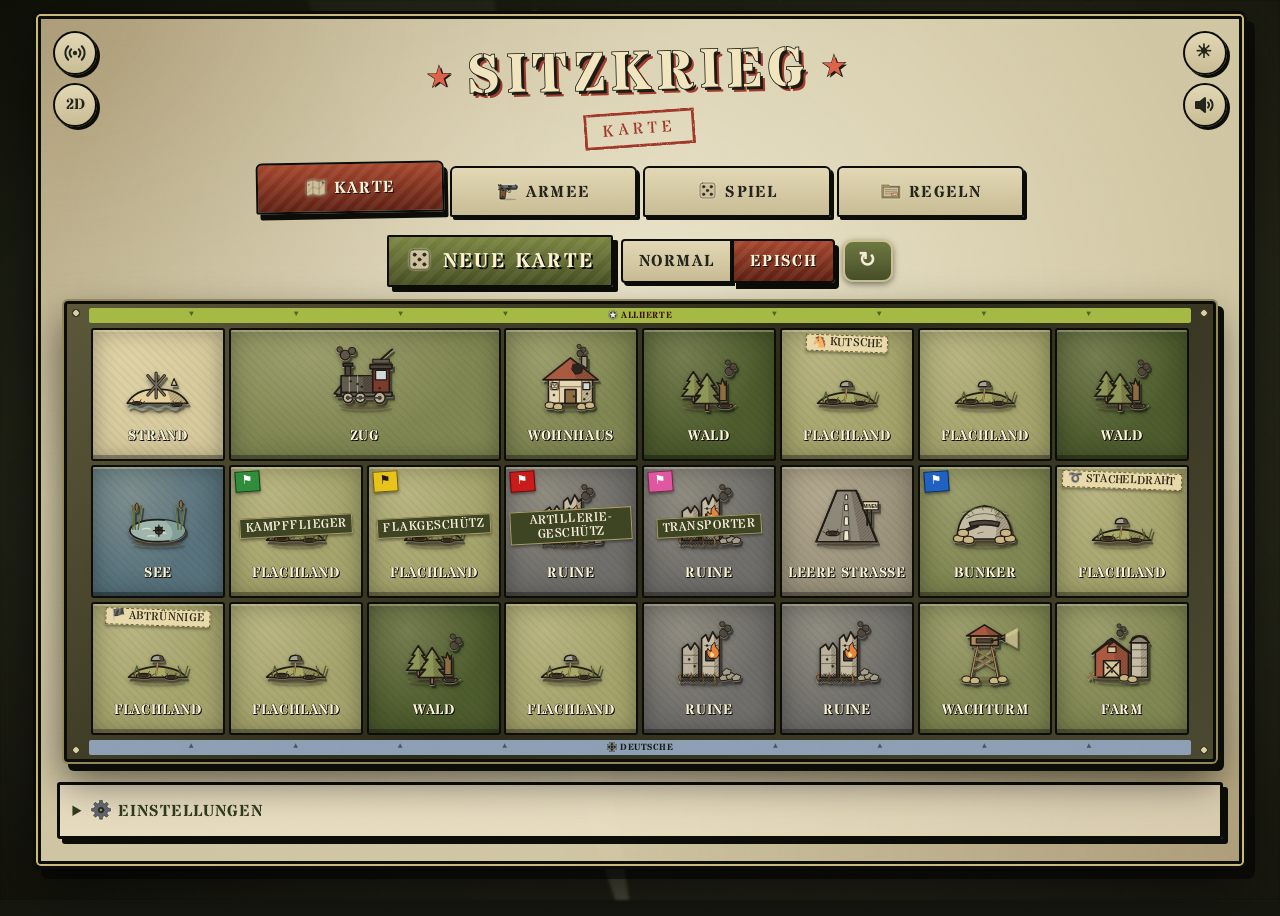
==== index.html @ b8fafaf5 "2D-Modus: Schusseffekte an der echten Mündung, Schuss-Sounds im Spiel-Tab, gezeichnetes Rauch-und-Fe" ====
<!doctype html>
<html lang="de">
<head>
<meta charset="utf-8">
<meta name="referrer" content="strict-origin-when-cross-origin">
<meta name="viewport" content="width=device-width, initial-scale=1, viewport-fit=cover">
<meta name="theme-color" content="#1b1e14">
<meta name="mobile-web-app-capable" content="yes">
<meta name="apple-mobile-web-app-capable" content="yes">
<meta name="apple-mobile-web-app-status-bar-style" content="black-translucent">
<meta name="apple-mobile-web-app-title" content="Sitzkrieg">
<link rel="manifest" href="manifest.webmanifest">
<link rel="icon" href="icon.svg" type="image/svg+xml">
<link rel="apple-touch-icon" href="icon-192.png">
<title>Sitzkrieg</title>
<script>
(function(){ var t=null; try{ t=localStorage.getItem('sitzkrieg-theme'); }catch(e){}
  if(t!=='light'&&t!=='dark') t=(window.matchMedia&&matchMedia('(prefers-color-scheme: dark)').matches)?'dark':'light';
  document.documentElement.setAttribute('data-theme',t);
  // 3D-Figuren kommen gleich: alte Zeichnungen bis dahin nicht zeigen (Notfall: nach 12 s doch)
  if(window.WebGLRenderingContext){ document.documentElement.classList.add('lego3d-wait'); setTimeout(function(){ document.documentElement.classList.remove('lego3d-wait'); },12000); } })();
</script>
<!-- Schriften fest eingebettet (SIL Open Font License): Stardos Stencil, Special Elite, Courier Prime -->
<link rel="stylesheet" href="css/schriften.css?v=d0f53fa5cb">
<link rel="stylesheet" href="css/basis.css?v=55439e0eff">
<link rel="stylesheet" href="css/app.css?v=51187afe97">

<link rel="stylesheet" href="css/spiel.css?v=4a173a1606">
<link rel="stylesheet" href="css/krass.css?v=a87a205dd3">
<link rel="stylesheet" href="css/lego3d.css?v=de3d740324">
<link rel="stylesheet" href="css/quer.css?v=974d50dc79">
</head>
<body>
<!-- Ladebildschirm: eine Klemmbaustein-Figur stapelt Steine, bis die 3D-Modelle bereit sind -->
<div id="loader" aria-hidden="true"><div class="ld-scene">
  <div class="ld-stack"><i class="b1"></i><i class="b2"></i><i class="b3"></i><i class="b4"></i></div>
  <div class="ld-fig"><b class="hd"></b><b class="hm"></b><b class="tr"></b><b class="ar"></b><b class="lg"></b></div>
  <i class="ld-carry"></i>
</div><p>Steine werden gesteckt …</p></div>
<svg width="0" height="0" style="position:absolute" aria-hidden="true"><defs>
<pattern id="hz-dk" width="3" height="3" patternUnits="userSpaceOnUse" patternTransform="rotate(45)"><rect width="3" height="3" fill="#5c5142"/><line x1="0" y1="0" x2="0" y2="3" stroke="#1f1a14" stroke-width="1.1"/></pattern>
<pattern id="hz-de" width="3" height="3" patternUnits="userSpaceOnUse" patternTransform="rotate(45)"><rect width="3" height="3" fill="#a3a08c"/><line x1="0" y1="0" x2="0" y2="3" stroke="#3a3328" stroke-width=".8"/></pattern>
<pattern id="hz-al" width="3" height="3" patternUnits="userSpaceOnUse" patternTransform="rotate(45)"><rect width="3" height="3" fill="#b1a274"/><line x1="0" y1="0" x2="0" y2="3" stroke="#3a3328" stroke-width=".8"/></pattern>
<pattern id="hz-vde" width="4" height="4" patternUnits="userSpaceOnUse" patternTransform="rotate(45)"><rect width="4" height="4" fill="#b39d68"/><line x1="0" y1="0" x2="0" y2="4" stroke="#3a3328" stroke-width="1"/></pattern>
<pattern id="hz-val" width="4" height="4" patternUnits="userSpaceOnUse" patternTransform="rotate(45)"><rect width="4" height="4" fill="#8e8656"/><line x1="0" y1="0" x2="0" y2="4" stroke="#2a2a1c" stroke-width="1"/></pattern>
</defs></svg>

<main id="top">
  <div class="vol" id="vol">
    <button class="sec vol-btn" id="vol-btn" type="button" aria-label="Lautstärke" title="Lautstärke"><svg viewBox="0 0 24 24" aria-hidden="true">
      <path d="M3 9h4l5-4v14l-5-4H3z" class="spk"/><path class="w1" d="M15 9.5a3.5 3.5 0 0 1 0 5"/><path class="w2" d="M17.5 7a7 7 0 0 1 0 10"/><path class="mx" d="M15.5 9.5l5 5M20.5 9.5l-5 5"/></svg></button>
    <div class="vol-pop"><span class="vp-lbl">Töne</span><input type="range" id="vol-r" min="0" max="100" step="5" aria-label="Lautstärke der Töne"><output id="vol-o"></output></div>
    <div class="mu-pop" id="mu-pop" aria-label="Musik">
      <div class="np-head">♪ Musik</div>
      <div class="mu-row"><input id="mu-url" type="url" placeholder="YouTube-Playlist-Link" autocomplete="off" spellcheck="false" enterkeyhint="go"><button class="sec" id="mu-load" type="button">Laden</button></div>
      <div class="mu-player"><div id="mu-player"></div><div class="mu-empty" id="mu-empty">Link einer Playlist oder eines Videos einfügen</div></div>
      <div class="mu-now" id="mu-now"></div>
      <label class="mu-vol"><span>Musik</span><input type="range" id="mu-vol" min="0" max="100" step="1" aria-label="Lautstärke der Musik"><output id="mu-vol-o"></output></label>
      <div class="mu-ctl">
        <button class="sec" id="mu-prev" type="button" aria-label="Vorheriges">⏮</button>
        <button class="sec" id="mu-play" type="button" aria-label="Abspielen/Pause">▶</button>
        <button class="sec" id="mu-next" type="button" aria-label="Nächstes">⏭</button>
        <button class="sec" id="mu-shuf" type="button" aria-label="Zufällige Reihenfolge" title="Zufällige Reihenfolge">⤮</button>
      </div>
    </div>
  </div>
  <button id="net-btn" class="sec" type="button" aria-pressed="false" aria-label="Online-Lobby an/aus" title="Online-Lobby: zwei Geräte live verbinden"><svg viewBox="0 0 24 24" aria-hidden="true"><circle cx="12" cy="12" r="2.2"/><path d="M8.2 8.2a5.4 5.4 0 0 0 0 7.6M15.8 8.2a5.4 5.4 0 0 1 0 7.6M5.2 5.2a9.6 9.6 0 0 0 0 13.6M18.8 5.2a9.6 9.6 0 0 1 0 13.6"/></svg><i class="net-dot"></i></button>
  <div class="net-pop" id="net-pop" hidden role="dialog" aria-label="Online-Lobby">
    <div class="np-head">Online-Lobby</div>
    <label class="np-sw"><input type="checkbox" id="lb-enable"> <span>Lobby-Funktion an</span></label>
    <div class="lb-on" id="lb-on" hidden>
      <div class="np-code"><span class="lb-dot" id="lb-status" title=""></span><b class="lb-code" id="lb-code">––––</b></div>
      <div class="np-seg" role="group" aria-label="Meine Seite"><button class="sec" data-me="de">Deutsche</button><button class="sec" data-me="al">Alliierte</button></div>
    </div>
    <div class="lb-off" id="lb-off">
      <input id="lb-in" maxlength="4" placeholder="CODE" autocomplete="off" spellcheck="false" aria-label="Code vom Freund" enterkeyhint="go">
      <button class="sec" id="lb-join">Beitreten</button>
    </div>
  </div>
  <button id="theme" class="sec" type="button" aria-label="Tag/Nacht umschalten" title="Tag/Nacht umschalten">☀</button>
  <h1>Sitzkrieg</h1>
  <p class="sub" id="sub">Karte</p>
  <nav class="tabs" role="tablist">
    <button role="tab" class="sec" data-tab="gen" id="t-gen">🗺️ Karte</button>
    <button role="tab" class="sec" data-tab="mission" id="t-mission">⚔️ Armee</button>
    <button role="tab" class="sec" data-tab="spiel" id="t-spiel">🎲 Spiel</button>
    <button role="tab" class="sec" data-tab="regeln" id="t-regeln">📜 Regeln</button>
  </nav>
  <div class="lb-toast" id="lb-toast" aria-live="polite"></div>
  <section id="tab-gen" class="tabpane">
  <div class="bar">
    <button id="gen" class="big">🎲 Neue Karte</button>
    <select id="size" hidden>
      <option value="3x6">Normal (3×6)</option>
      <option value="3x8" selected>Episch (3×8)</option>
    </select>
    <div class="seg" role="group" aria-label="Kartengröße">
      <button class="sec" data-size="3x6">Normal</button>
      <button class="sec" data-size="3x8">Episch</button>
    </div>
    <button class="sec" id="rot">↻ Drehen</button>
  </div>
  <div id="msg"></div>
  <div class="stats" id="stats"></div>
  <div class="mapmission" id="mapmission" hidden>
    <span class="mm-txt" id="mm-txt"></span>
  </div>
  <div id="map"></div>

  <details class="noprint settings">
    <summary>⚙️ Einstellungen</summary>
    <div class="sgrid">
      <section class="sgroup sg-g">
        <h3>🌲 Grün <span class="ssum" id="sum-g"></span></h3>
        <div class="slist" id="pool-g"></div>
      </section>
      <section class="sgroup sg-b">
        <h3>🏚️ Stadt <span class="ssum" id="sum-b"></span></h3>
        <div class="slist" id="pool-b"></div>
        <h3 class="sub2">📏 Stadtgröße pro Karte</h3>
        <div class="slist" id="bsize"></div>
      </section>
    </div>
    <section class="sgroup ext-g"><div class="slist" id="ext-set"></div></section>
    <div class="sfoot"><button class="sec" id="reset">↺ Standard wiederherstellen</button></div>
  </details>

  </section>
  <section id="tab-mission" class="tabpane" hidden>
    <div class="bar mbar">
      <button id="army-gen" class="big">🎲 Zufällige Armeen</button>
    </div>
    <div class="armies">
      <section class="army" id="army-de"></section>
      <section class="army" id="army-al"></section>
    </div>
    <details class="noprint settings army-settings">
      <summary>⚙️ Einstellungen</summary>
      <div class="veh-filter"><div class="seg flyer gen-tg" role="group" aria-label="Anzahl Fahrzeuge"><span class="flyer-lbl">Fahrzeuge</span><button class="sec" data-vn="0">0</button><button class="sec" data-vn="1">1</button><button class="sec" data-vn="2">2</button><button class="sec" data-vn="3">3</button></div></div>
      <div class="veh-filter gen-filter"><div class="seg flyer gen-tg" role="group" aria-label="Anzahl Generäle"><span class="flyer-lbl">★ Generäle</span><button class="sec" data-gen="0">0</button><button class="sec" data-gen="1">1</button><button class="sec" data-gen="2">2</button><button class="sec" data-gen="3">3</button></div></div>
      <div class="veh-filter gen-filter"><div class="seg flyer fair gen-tg fair-tg" role="group" aria-label="Faire Armeen"><span class="flyer-lbl">Faire Armeen</span><button class="sec" data-fair="1">Ja</button><button class="sec" data-fair="0">Nein</button></div></div>
    </details>
    <details class="pool-info">
      <summary>📋 Vorrat (für jeden Spieler gleich)</summary>
      <div class="pool-cols">
        <div><b>Fahrzeuge</b><ul id="pool-veh"></ul></div>
        <div><b>Spezialeinheiten</b><ul id="pool-spec"></ul></div>
      </div>
    </details>
  </section>
  <section id="tab-spiel" class="tabpane" hidden></section>
  <section id="tab-regeln" class="tabpane" hidden>
  <div id="regelwerk">

    <div class="rw-search"><input type="search" id="rw-q" placeholder="🔎 Regel suchen …" autocomplete="off" spellcheck="false" aria-label="Im Regelwerk suchen"><span class="rw-n" id="rw-n" aria-live="polite"></span></div>
    <p class="rw-none" id="rw-none" hidden>Nichts gefunden.</p>

    <nav class="toc" aria-label="Inhalt">
      <details>
        <summary>📜 Inhalt <small id="toc-count"></small></summary>
        <ol id="toc"></ol>
      </details>
    </nav>

    <article class="rcard" id="zugabfolge">
      <h2>Zugabfolge</h2>
      <ol class="steps">
        <li><b>Aktivieren:</b> Drücke in der App auf den Weiter-Pfeil und aktiviere den angezeigten Trupp.</li>
        <li><b>Aktionen:</b> Der aktivierte Trupp darf in beliebiger Reihenfolge:
          <ul><li>sich bewegen</li><li>schießen</li></ul></li>
      </ol>
      <p>Die Reihenfolge ist frei, aber eine begonnene Bewegung oder ein begonnener Angriff muss vollständig ausgeführt werden. Eine Bewegung kann also nicht „aufgespart“ oder „unterbrochen“ werden. In unwegsamem Gelände bewegen sich Trupps und Fahrzeuge nur halb so weit. Wer sich auf oder durch ein passendes Minenfeld oder Feuer bewegt hat, macht direkt nach der Bewegung einen entsprechenden Durchschlagswurf.</p>
      <p><b>Rundenende:</b> Rauch und Feuer klingen ab (siehe <a href="#rauch">Rauch</a> und <a href="#feuer">Feuer</a>) und die <a href="#missionsziele">Sondereffekte der Missionsziele</a> werden abgehandelt.</p>
    </article>

    <article class="rcard" id="rundenaktivierungen">
      <h2>Rundenaktivierungen</h2>
      <p>Jede Einheit wird pro Runde <b>genau einmal</b> aktiviert. Das Aktivierungsdeck in der App enthält dafür pro Armee eine Karte für</p>
      <ul><li>jeden Gewehrschützen-Trupp,</li><li>jede einzelne Spezialeinheit und</li><li>jedes Fahrzeug.</li></ul>
      <p>Das Deck wird jede Runde neu gemischt. Die App deckt abwechselnd eine deutsche und eine alliierte Aktivierung auf. Sind alle durch, beginnt nach dem Rundenende eine neue Runde.</p>
    </article>

    <article class="rcard" id="truppenzusammensetzung">
      <h2>Truppenzusammensetzung</h2>
      <div class="tw"><table class="rt">
        <thead><tr><th>Kartengröße</th><th>Spezialtrupps</th><th>Gewehrschützen-Trupps</th><th>Fahrzeuge</th></tr></thead>
        <tbody><!-- wird aus js/regeln.js erzeugt --></tbody>
      </table></div>
      <p>Ein Gewehrschützen-Trupp besteht aus 5 Gewehrschützen. Ein Spezialtrupp ist eine einzelne <a href="#spezialeinheiten">Spezialeinheit</a>.</p>
    </article>

    <article class="rcard" id="bewegung">
      <h2>Bewegung</h2>
      <p>Ein aktivierter Trupp darf zwei Dinge ausführen: Diese sind sich zu <b>Bewegen</b> und/oder zu <b>Schießen</b>.</p>
      <p>Die Reihenfolge davon ist jedoch egal, aber eine Bewegung oder eine Schießen-Aktion muss vollständig beendet sein (man kann somit auch keine Bewegung „aufsparen“ oder „unterbrechen“). Durch unwegsames Gelände bewegen sich Truppen und Fahrzeuge nur genau halb so weit. Zudem muss jede Einheit und jedes Fahrzeug nach seiner Bewegung sofort einen Durchschlagswurf vollziehen, falls sie sich auf oder durch einen passenden Minentyp oder Feuer bewegt haben. Jeder Trupp darf pro Runde nur 1 mal aktiviert werden.</p>
    </article>

    <article class="rcard" id="angreifen">
      <h2>Angreifen</h2>
      <p>Ein Angriff läuft in diesen Schritten ab:</p>
      <ol class="steps">
        <li><b>Waffe wählen</b><br>Waffe des Trupps mit ihren Kampfwerten festlegen.</li>
        <li><b>Ziel wählen</b><br>Feindlichen Trupp, Gebäude, Stellung oder ein anderes Ziel in Reichweite der Waffe wählen.</li>
        <li><b>Trefferwurf / Abweichwurf</b><br>So viele W6 werfen, wie die Waffe angibt (Erleichterung und Erschwernis laut <a href="#treffertabelle">Treffertabelle</a>). Werden eine oder mehrere Scheiben benutzt, ersetzt der Abweichwurf den Trefferwurf (siehe <a href="#scheiben">Kl. / Gr. Scheibe</a>).</li>
        <li><b>Durchschlagswurf</b><br>Jeder W6, der getroffen hat, wird noch einmal geworfen. Ob die Panzerung durchschlagen wird, steht in der <a href="#durchschlagstabelle">Durchschlagstabelle</a>.</li>
        <li><b>Verluste abhandeln</b><br>Jeder Durchschlag schaltet einen Gewehrschützen aus oder fügt einer Spezialeinheit bzw. einem Fahrzeug einen Schaden zu (siehe <a href="#lebenspunkte">Lebenspunkte</a> und <a href="#fahrzeugschaden">Fahrzeugschaden</a>).</li>
      </ol>
    </article>

    <article class="rcard" id="infanterie">
      <h2>Infanterie</h2>
      <p>Jeder Infanterietrupp hat eine Bewegungsreichweite von <b>1</b> und eine Panzerung von <b>0</b>.</p>
    </article>

    <article class="rcard" id="gelaende">
      <h2>Unwegsames Gelände</h2>
      <p>Durch unwegsames Gelände bewegen sich Truppen und Fahrzeuge nur genau halb so weit.</p>
    </article>

    <article class="rcard" id="spezialeinheiten">
      <h2>Spezialeinheiten</h2>
      <p>Jede Spezialeinheit erhält eine der folgenden Ausrüstungen:</p>
      <ul class="cols">
        <li>Scharfschützengewehr</li><li>Maschinengewehr</li><li>Flammenwerfer</li><li>Schrotflinte</li><li>Mörser</li><li>Panzerfaust</li>
        <li>Granaten (und 2 Rauchgranaten und 1 Pistole)</li>
        <li>Minen (1 Panzermine, 2 Personenminen und 1 Nahkampfwaffe)</li>
        <li>Medikit (und 1 Pistole)</li><li>Mechaniker (und 1 Pistole)</li>
        <li>General (1 Generalsfähigkeit und 1 Pistole)</li>
      </ul>
    </article>

    <article class="rcard" id="lebenspunkte">
      <h2>Lebenspunkte der Spezialeinheiten</h2>
      <p>Jede Spezialeinheit hat <b>5 Lebenspunkte</b>. Ein Spezialtrupp besteht nur aus dieser einen Einheit. Sie kann sich bewegen und angreifen wie jeder andere Trupp, hält aber mehr aus als ein Gewehrschütze: Jeder Schaden kostet einen Lebenspunkt, erst beim letzten fällt sie.</p>
    </article>

    <article class="rcard" id="general">
      <h2>General</h2>
      <p>Jeder General hat eine Pistole und eine Generalsfähigkeit. Zu Spielbeginn bekommt er eine der folgenden Fähigkeiten:</p>
      <dl class="abil"><!-- wird aus js/regeln.js erzeugt --></dl>
    </article>

    <article class="rcard" id="minenleger">
      <h2>Minenleger</h2>
      <p>Der Minenleger hat eine Pistole, 2 Personenminen und 1 Panzermine. Zum Verlegen wird der Marker der jeweiligen Minenart in beliebiger Ausrichtung in Nahkampfweite an die Figur gelegt; der ganze Marker gilt als vermint. Betritt oder durchquert eine passende feindliche Einheit (Infanterie bei Personenminen, Fahrzeug bei Panzerminen) das Minenfeld, würfelt sie direkt nach ihrer Bewegung einmal Schaden laut Waffentabelle aus.</p>
    </article>

    <article class="rcard" id="flammenwerfer">
      <h2>Flammenwerfer</h2>
      <p>Zum Angriff wird der Feuermarker in beliebiger Ausrichtung in Nahkampfweite an die Figur gelegt. Alles darunter ist sofort getroffen und steht in Flammen (siehe <a href="#feuer">Feuer</a>). Der Durchschlagswurf folgt laut Waffentabelle.</p>
    </article>

    <article class="rcard" id="medikit">
      <h2>Medikit</h2>
      <p>Erleidet ein Infanterietrupp in Nahkampfreichweite der Figur mit Medikit Verluste, wirft der Spieler pro Verlust einen W6. Ist mindestens eine gerade Zahl dabei, wird einer der Verluste verhindert (höchstens 1 pro Angriff).</p>
    </article>

    <article class="rcard" id="mechaniker">
      <h2>Mechaniker</h2>
      <p>Erhält ein Fahrzeug in Nahkampfreichweite des Mechanikers Schaden, wird das genauso abgehandelt wie beim Medikit: pro Schaden ein W6, bei mindestens einer geraden Zahl wird ein Schaden verhindert (höchstens 1 pro Angriff).</p>
    </article>

    <article class="rcard" id="scheiben">
      <h2>Kl. Scheibe und Gr. Scheibe</h2>
      <p>Braucht ein Angriff eine Scheibe, wird sie über das Ziel gelegt und ein W20 geworfen. Dieser Abweichwurf ersetzt den Trefferwurf.</p>
      <div class="dice"><div><b>W20: 1–8</b><span>Daneben: von Norden aus im 45°-Winkel um 1 Scheibenlänge verschieben (an der Kante anlegen)</span></div><div><b>W20: 9–20</b><span>Genauer Treffer</span></div></div>
      <p>Flammenwerfer, Schrotflinte und Minen weichen nie ab.</p>
    </article>


    <article class="rcard" id="deckung">
      <h2>Deckung</h2>
      <p>Um eine Deckung zu nutzen, muss eine Einheit direkt daneben, dazwischen oder drin stehen.</p>
    </article>

    <article class="rcard" id="konzentration">
      <h2>Konzentration</h2>
      <p>Eine Einheit, die lediglich einen einzigen Würfel als Angriffswurf nutzt, erhält immer einen Konzentrationsbonus beim Trefferwurf. Einheiten mit Waffen, die diesen Bonus erhalten, sind: Panzerfaust, Scharfschütze, Fahrzeuge, die mit AP-Munition feuern.</p>
    </article>

    <article class="rcard" id="mehrere-scheiben">
      <h2>Mehrere Scheiben mit einem Angriff</h2>
      <p>Werden bei einem Trefferwurf mehrere Scheiben ermöglicht, so werden diese jeweils einzeln mit einem W20 beim Trefferwurf ausgewürfelt, ob sie noch verschoben werden. Jede Einheit kann nur maximal 1 mal getroffen werden, selbst wenn sich die Scheiben überschneiden würden.</p>
    </article>


    <article class="rcard" id="hochexplosiv">
      <h2>Hochexplosive Munition</h2>
      <p>Mit Sprengmunition, die beim Trefferwurf eine Kl. oder Gr. Scheibe bzw. einen Marker nutzt (außer Minen, Schrotflinten und Rauchgranaten), können Deckungen, Mauern und ganze Gebäude zerstört werden.</p>
    </article>

    <article class="rcard" id="einsturz">
      <h2>Einsturz</h2>
      <p>Stürzt ein Gebäude oder eine Stellung komplett ein, sind alle Einheiten und Fahrzeuge darin automatisch getroffen. Der Durchschlagswurf erfolgt mit Durchschlag 3.</p>
    </article>

    <article class="rcard" id="feuer">
      <h2>Feuer</h2>
      <p>Am Ende jeder Runde ist jede Einheit und jedes Fahrzeug im Feuer automatisch getroffen. Der Durchschlagswurf erfolgt mit Durchschlag 3. Ein Feuer geht erst nach dem Ende der nächsten Runde aus (nicht der laufenden). Wer einen brennenden Bereich betritt, macht sofort einen Durchschlagswurf (wie bei Minen).</p>
    </article>

    <article class="rcard" id="rauch">
      <h2>Rauch</h2>
      <p>Wer in, durch oder auf einen Bereich mit Rauch angreift, bekommt beim Trefferwurf eine Erschwernis von 1. Der Rauch verzieht sich erst nach dem Ende der nächsten Runde (nicht der laufenden).</p>
    </article>

    <article class="rcard" id="tod-von-oben">
      <h2>Tod von oben</h2>
      <p>Mörser- und Grenadierangriffe machen ihren Schaden von oben.</p>
    </article>

    <article class="rcard" id="panzer">
      <h2>Panzer</h2>
      <p>Panzer können, wenn sie aktiviert werden, mit ihrem Turmgeschütz (mit einem Munitionstyp ihrer Wahl) schießen, sowie zusätzlich auch das MG nach vorne benutzen.</p>
      <p>Zudem können sie sich 1 mal bewegen. Daher könnten sie beispielsweise mit dem Turmgeschütz schießen, sich dann bewegen und im Anschluss noch das MG benutzen (oder andersrum). Panzer ignorieren den Nachteil von unwegsamem Gelände.</p>
    </article>

    <article class="rcard" id="plaetten">
      <h2>Plätten</h2>
      <p>Die leichten und schweren Panzer können mit ihrer Fähigkeit Plätten praktisch alles über den Haufen fahren, was ihnen in den Weg kommt. Lediglich andere Panzer und unzerstörbares Gelände können nicht durchfahren werden. Wenn ein Panzer etwas durchfährt, so nimmt er dadurch keinerlei Schaden (außer bei Panzerminen). Jede Einheit, die von einem Panzer überfahren werden würde, hat ein einziges Mal die Chance, noch aus dem Weg zu hechten. Dazu wird je Einheit ein Würfel geworfen, bei einer geraden Zahl überlebt diese Einheit und wird so weit zur Seite des Panzers bewegt, dass sie gerade so nicht überfahren wird. Eigene Einheiten werden verschont.</p>
    </article>

    <article class="rcard" id="fahrzeuge">
      <h2>Fahrzeuge</h2>
      <p>Fahrer und Besatzung bleiben immer im Fahrzeug.</p>
    </article>

    <article class="rcard" id="missionsziele">
      <h2>Sondereffekte der Missionsziele</h2>
      <p>Am Ende jeder Runde wird für jedes gehaltene Missionsziel ein Sondereffekt ermittelt:</p>
      <ol class="steps">
        <li>Zähle die Trupps jeder Seite, die das Missionsziel halten (pro Seite höchstens 3), und bilde die Differenz.</li>
        <li>Die Seite mit mehr Trupps wirft so viele W6, wie die Differenz beträgt.</li>
        <li>Nur das höchste Ergebnis zählt: <b>1–3</b> nichts passiert, <b>4–5</b> Zieleffekt, <b>6</b> Übereffekt (siehe <a href="#missionsziel-tabelle">Missionsziel-Tabelle</a>).</li>
      </ol>
    </article>

    <article class="rcard" id="missionsziel-tabelle">
      <h2>Missionsziel-Tabelle</h2>
      <div class="tw"><table class="rt">
        <thead><tr><th>Ort</th><th>Zieleffekt (4–5)</th><th>Übereffekt (6)</th></tr></thead>
        <tbody><!-- wird aus js/regeln.js erzeugt --></tbody>
      </table></div>
    </article>

    <article class="rcard" id="flexible-missionsziele">
      <h2>Flexible Missionsziele</h2>
      <p>Auf manchen Feldern können zusätzlich flexible Missionsziele erscheinen. Das Feld wird dadurch zum Missionsziel.</p>
      <div class="vgrid">
        <div><b>Mögliche Felder</b><ul><li>Flachland</li><li>Strand</li><li>Leere Straße</li><li>Ruine</li></ul></div>
        <div><b>Mögliche Missionsziele</b><ul><!-- wird aus js/regeln.js erzeugt --></ul></div>
      </div>
    </article>

    <article class="rcard" id="felderweiterung">
      <h2>Felderweiterungen</h2>
      <p>Ein Feld, auf dem ein flexibles Missionsziel hätte erscheinen können, aber keines erschienen ist, kann zu Spielbeginn eine der folgenden Erweiterungen bekommen (jede höchstens 1 mal pro Spielplan). Auf einer normalen Karte gibt es 0–3, auf einer epischen Karte 0–5 Felderweiterungen (zufällig) – die Höchstzahl stellst du bei <b>Karte → Einstellungen</b> ein:</p>
      <ul><!-- wird aus js/regeln.js erzeugt --></ul>
    </article>

    <article class="rcard" id="stacheldraht">
      <h2>Stacheldraht</h2>
      <p>Ein Feld mit Stacheldraht zu betreten oder zu durchqueren zählt wie das Betreten eines Minenfeldes mit Personenminen. Außerdem gilt das ganze Feld als unwegsames Gelände.</p>
    </article>

    <article class="rcard" id="flugzeugwrack">
      <h2>Flugzeugwrack</h2>
      <p>Das Flugzeugwrack gibt Deckung. Außerdem liegt auf dem ganzen Feld dauerhaft Rauch.</p>
    </article>

    <article class="rcard" id="abtruennige">
      <h2>Abtrünnige</h2>
      <p>Die Abtrünnigen sind zwei Trupps mit je 7 Gewehrschützen, die keinem Spieler gehören. Der 1. Abtrünnigen-Trupp hat immer die meisten Einheiten.</p>
      <ol class="steps">
        <li>Der 1. Trupp greift einen Trupp des Spielers an, der die meisten Trupps auf oder angrenzend an ihrem Feld hat. Der Gegner dieses Spielers wählt das genaue Ziel und würfelt Treffer- und Durchschlagswurf.</li>
        <li>Danach greift der 2. Trupp einen angrenzenden Trupp des anderen Spielers an; diesmal wählt und würfelt der andere Spieler.</li>
      </ol>
      <p>Gibt es nur noch einen Abtrünnigen-Trupp, entfällt der 2. Angriff.</p>
    </article>

    <article class="rcard" id="spielaufbau">
      <h2>Spielaufbau und Topografie festlegen</h2>
      <p>Zu Spielbeginn sollten beide Spieler genau festlegen, was auf dem Spielfeld genau Deckung gibt, zerstörbar und unzerstörbar ist, wie genau eine Sichtlinie definiert wird, was unwegsames Gelände ist, und was als erhöhte oder niedrige Position zählt. Zudem wird festgelegt, wo auf der Karte Norden ist (eine Ecke oder Kante des Spielfelds). Dann wird noch bestimmt, wo jeder Spieler startet und wie viele Einheiten jedes Typs im Spiel sein dürfen. Dann legt noch jeder Spieler seine Armee und Einheiten fest. Zudem müssen die genaue Fähigkeit jedes Generals bestimmt werden.</p>
    </article>

    <article class="rcard" id="ausmasse">
      <h2>Ausmaße</h2>
      <p>Für Angriff und Bewegung gibt es diese Schablonen:</p>
      <div class="tw"><table class="rt">
        <thead><tr><th>Schablone</th><th>Länge / Durchmesser</th></tr></thead>
        <tbody>
          <tr><td>Reichweite 1</td><td>20 cm</td></tr>
          <tr><td>Reichweite 2</td><td>40 cm</td></tr>
          <tr><td>Reichweite 3</td><td>60 cm</td></tr>
          <tr><td>Kl. Scheibe</td><td>10 cm Ø</td></tr>
          <tr><td>Gr. Scheibe</td><td>20 cm Ø</td></tr>
        </tbody>
      </table></div>
    </article>

    <article class="rcard" id="nahkampf">
      <h2>Nahkampf</h2>
      <p>Nahkampfreichweite bedeutet, dass die Einheit ihr Ziel unmittelbar berühren können muss.</p>
    </article>

    <article class="rcard" id="aktivierung-geht-nicht">
      <h2>Aktivierung geht nicht</h2>
      <p>Kann eine aufgedeckte Aktivierung nicht ausgeführt werden, weil die Seite keine passende Einheit oder kein Fahrzeug dieser Art mehr hat, verfällt sie. Einfach weiter zur nächsten.</p>
    </article>

    <article class="rcard" id="spielende">
      <h2>Spielende</h2>
      <p>Das Spiel endet sofort, sobald eine Seite nur noch <b>3 Trupps</b> hat.</p>
    </article>

    <article class="rcard" id="waffen">
      <h2>Waffen</h2>
      <div class="tw"><table class="rt wt">
        <thead><tr><th>Name</th><th>Reich&shy;weite</th><th>Treffer&shy;wurf</th><th><span class="lg">Panzer&shy;durchschlag</span><span class="sm">Durch&shy;schlag</span></th></tr></thead>
        <tbody><!-- wird aus js/regeln.js erzeugt --></tbody>
      </table></div>
    </article>

    <article class="rcard vehicle" id="schwerer-panzer">
      <h2>Schwerer Panzer</h2>
      <div class="vgrid">
        <div class="tw"><table class="rt kv">
          <tr><th>Bewegungsreichweite</th><td>1</td></tr>
          <tr><th>Wannendrehung</th><td>45°</td></tr>
          <tr><th>Turmdrehung</th><td>45°</td></tr>
          <tr><th>Spezialeffekt</th><td>Plätten, MG nach vorne feuern</td></tr>
        </table></div>
        <div class="armor" data-f="4" data-s="3" data-r="2"></div>
      </div>
      <div class="tw"><table class="rt wt">
        <thead><tr><th>Turmgeschütz</th><th>Reich&shy;weite</th><th>Treffer&shy;wurf</th><th><span class="lg">Panzer&shy;durchschlag</span><span class="sm">Durch&shy;schlag</span></th></tr></thead>
        <tbody><tr><td>HE</td><td>3</td><td>Gr. Scheibe</td><td>1</td></tr><tr><td>AP</td><td>3</td><td>1</td><td>4</td></tr></tbody>
        <thead><tr><th>Maschinengewehr</th><th></th><th></th><th></th></tr></thead>
        <tbody><tr><td>MG</td><td>2</td><td>5</td><td>1</td></tr></tbody>
      </table></div>
    </article>

    <article class="rcard vehicle" id="leichter-panzer">
      <h2>Leichter Panzer</h2>
      <div class="vgrid">
        <div class="tw"><table class="rt kv">
          <tr><th>Bewegungsreichweite</th><td>2</td></tr>
          <tr><th>Wannendrehung</th><td>90°</td></tr>
          <tr><th>Turmdrehung</th><td>90°</td></tr>
          <tr><th>Spezialeffekt</th><td>Plätten, MG nach vorne feuern</td></tr>
        </table></div>
        <div class="armor" data-f="3" data-s="2" data-r="1"></div>
      </div>
      <div class="tw"><table class="rt wt">
        <thead><tr><th>Turmgeschütz</th><th>Reich&shy;weite</th><th>Treffer&shy;wurf</th><th><span class="lg">Panzer&shy;durchschlag</span><span class="sm">Durch&shy;schlag</span></th></tr></thead>
        <tbody><tr><td>HE</td><td>3</td><td>Kl. Scheibe</td><td>1</td></tr><tr><td>AP</td><td>3</td><td>1</td><td>3</td></tr></tbody>
        <thead><tr><th>Maschinengewehr</th><th></th><th></th><th></th></tr></thead>
        <tbody><tr><td>MG</td><td>2</td><td>5</td><td>1</td></tr></tbody>
      </table></div>
    </article>

    <article class="rcard vehicle" id="kraftrad">
      <h2>Kraftrad</h2>
      <div class="vgrid">
        <div class="tw"><table class="rt kv">
          <tr><th>Bewegungsreichweite</th><td>3</td></tr>
          <tr><th>Fahrzeugdrehung</th><td>180°</td></tr>
          <tr><th>Spezialeffekt</th><td>nach vorne feuern</td></tr>
        </table></div>
        <div class="armor" data-f="1" data-s="1" data-r="1"></div>
      </div>
      <div class="tw"><table class="rt wt">
        <thead><tr><th>Maschinengewehr</th><th>Reich&shy;weite</th><th>Treffer&shy;wurf</th><th><span class="lg">Panzer&shy;durchschlag</span><span class="sm">Durch&shy;schlag</span></th></tr></thead>
        <tbody><tr><td>MG</td><td>2</td><td>10</td><td>1</td></tr></tbody>
      </table></div>
    </article>

    <article class="rcard vehicle" id="kampfflieger-werte">
      <h2>Kampfflieger</h2>
      <div class="vgrid">
        <div class="tw"><table class="rt wt">
          <thead><tr><th>Bewaffnung</th><th>Reich&shy;weite</th><th>Treffer&shy;wurf</th><th><span class="lg">Panzer&shy;durchschlag</span><span class="sm">Durch&shy;schlag</span></th></tr></thead>
          <tbody><tr><td>Bombe</td><td>1</td><td>Gr. Scheibe</td><td>3</td></tr><tr><td>Luftschlag-MGs</td><td>1</td><td>4 Kl. Scheiben in einer Linie</td><td>1</td></tr></tbody>
        </table></div>
        <div class="armor no-nums" data-f="1" data-s="1" data-r="1" aria-hidden="true"></div>
      </div>
    </article>

    <article class="rcard" id="treffertabelle">
      <h2>Treffertabelle</h2>
      <div class="tw"><table class="rt kv">
        <tr><th>Normalwert</th><td><b class="big">5+</b></td></tr>
        <tr><th>Bonus</th><td>Erhöhte Position, Nicht bewegt, Fahrzeugbonus, Konzentration</td></tr>
        <tr><th>Malus</th><td>Gegner in Deckung, Rauch</td></tr>
      </table></div>
    </article>

    <article class="rcard" id="durchschlagstabelle">
      <h2>Durchschlagstabelle</h2>
      <div class="tw"><table class="rt grid">
        <thead><tr><th class="corner"><span>Panzerung →</span><span>Angriff ↓</span></th><th>0</th><th>1</th><th>2</th><th>3</th><th>4</th></tr></thead>
        <tbody>
          <tr><th>0</th><td>5+</td><td>6</td><td class="x">X</td><td class="x">X</td><td class="x">X</td></tr>
          <tr><th>1</th><td>4+</td><td>5+</td><td>6</td><td class="x">X</td><td class="x">X</td></tr>
          <tr><th>2</th><td>3+</td><td>4+</td><td>5+</td><td>6</td><td class="x">X</td></tr>
          <tr><th>3</th><td>2+</td><td>3+</td><td>4+</td><td>5+</td><td>6</td></tr>
          <tr><th>4</th><td>1+</td><td>2+</td><td>3+</td><td>4+</td><td>5+</td></tr>
        </tbody>
      </table></div>
    </article>

    <article class="rcard" id="fahrzeugschaden">
      <h2>Fahrzeugschaden</h2>
      <div class="tw"><table class="rt kv">
        <tr><th>6</th><td><b>Explosion!</b></td></tr>
        <tr><th>5</th><td>Turm schussunfähig / Rauch</td></tr>
        <tr><th>4</th><td>MG schussunfähig / Rauch</td></tr>
        <tr><th>3</th><td>Fahrunfähig</td></tr>
        <tr><th>2</th><td>Panzerung reduziert</td></tr>
        <tr><th>1</th><td>Rauch</td></tr>
      </table></div>
      <p>Bei einer Explosion ist das Fahrzeug sofort komplett zerstört und die Gr. Scheibe wird mittig auf das Fahrzeug gelegt. Der Schaden ermittelt sich wie folgt:</p>
      <div class="tw"><table class="rt wt">
        <thead><tr><th></th><th>Treffer&shy;wurf</th><th><span class="lg">Panzer&shy;durchschlag</span><span class="sm">Durch&shy;schlag</span></th></tr></thead>
        <tbody><tr><td>Explosion</td><td>Gr. Scheibe</td><td>1</td></tr></tbody>
      </table></div>
      <p>Ein Fahrzeug hält einem Schaden bei einer gewürfelten 1, 2, 3, 4 oder 5 stand. Erhält das Fahrzeug noch einen weiteren Schaden, so wird noch einmal gewürfelt, was dem Fahrzeug genau widerfährt (könnte noch explodieren), und dann ist es aus dem Spiel (dient noch als Deckung).</p>
    </article>

    <p class="fin">★ Ende des Regelwerks ★</p>
    <p class="credits">Schriften: Stardos Stencil, Special Elite, Courier Prime (SIL OFL)</p>
    <a href="#top" class="totop" id="totop" aria-label="Nach oben">▲</a>
  </div>
  </section>
</main>
<div id="pop" class="modal" hidden role="dialog" aria-modal="true" aria-labelledby="pop-t">
  <div class="pop-card">
    <button class="sec pop-x" id="pop-x" type="button" aria-label="Schließen">✕</button>
    <small class="pop-kat" id="pop-k">Generals-Fähigkeit</small>
    <h3 id="pop-t"></h3>
    <p id="pop-d"></p>
    <div id="pop-body"></div>
  </div>
</div>
<button id="dice-btn" type="button" aria-label="Würfeln" title="Würfeln"><svg viewBox="0 0 24 24" aria-hidden="true"><rect x="3.5" y="3.5" width="17" height="17" rx="3.5"/><circle cx="8.5" cy="8.5" r="1.4"/><circle cx="15.5" cy="15.5" r="1.4"/><circle cx="12" cy="12" r="1.4"/></svg></button>
<div id="dice-pop" hidden role="dialog" aria-label="Würfeln">
  <div class="dp-row">
    <div class="dp-type" role="group" aria-label="Würfelart"><button type="button" class="sec" data-dt="6">W6</button><button type="button" class="sec" data-dt="20">W20</button></div>
    <div class="dp-n" role="group" aria-label="Anzahl"><button type="button" class="sec" data-dn="-1" aria-label="weniger">−</button><output id="dp-n">1</output><button type="button" class="sec" data-dn="1" aria-label="mehr">+</button></div>
  </div>
  <div class="dp-tray" id="dp-tray" aria-live="polite"></div>
  <button type="button" class="big dp-roll" id="dp-roll">🎲 Würfeln</button>
</div>
<button id="fab"><span class="lbl-map">🎲 Neue Karte</span><span class="lbl-army">🎲 Zufällige Armeen</span></button>

<script src="js/regeln.js?v=58cc132e1a"></script>
<script src="js/karte.js?v=ea53bfe1c0"></script>
<script src="js/figuren.js?v=eb66e8b2d5"></script>
<script src="js/armee.js?v=05d29ef2a5"></script>
<script src="js/missionskarte.js?v=e87afd7c00"></script>
<script src="js/symbole.js?v=90023643d3"></script>
<script src="js/spiel.js?v=5a9c196fbb"></script>
<script src="js/lobby.js?v=32eb3923dd"></script>
<script src="js/sounds.js?v=50f1318685"></script>
<script src="js/neuwurf.js?v=4cd701aea8"></script>
<script src="js/musik.js?v=d2920e7e08"></script>
<script src="js/extras.js?v=95e3854a31"></script>
<script src="js/wuerfel.js?v=c6fea4303f"></script>
<script src="js/krass.js?v=7248b0143c"></script>
<script src="vendor/gsap.min.js"></script>
<script type="module" src="js3d/einheiten3d.js?v=9f30eeecd9"></script>
<script type="module" src="js3d/karte3d.js?v=6103343aa6"></script>
<script>
// App-Modus: Offline-Speicher aktivieren (nur wenn die Seite über eine Web-Adresse geladen wird)
if('serviceWorker' in navigator && /^https?:$/.test(location.protocol)) navigator.serviceWorker.register('sw.js').catch(()=>{});
</script>
</body>
</html>
---- css/schriften.css ----
/* Schriften (SIL Open Font License): Stardos Stencil, Special Elite, Courier Prime */
@font-face {
  font-family: 'Courier Prime';
  font-style: italic;
  font-weight: 400;
  font-display: swap;
  src: url(../assets/fonts/courier-prime-400.woff2) format('woff2');
  unicode-range: U+0100-02BA, U+02BD-02C5, U+02C7-02CC, U+02CE-02D7, U+02DD-02FF, U+0304, U+0308, U+0329, U+1D00-1DBF, U+1E00-1E9F, U+1EF2-1EFF, U+2020, U+20A0-20AB, U+20AD-20C4, U+2113, U+2C60-2C7F, U+A720-A7FF;
}
@font-face {
  font-family: 'Courier Prime';
  font-style: italic;
  font-weight: 400;
  font-display: swap;
  src: url(../assets/fonts/courier-prime-400-font2.woff2) format('woff2');
  unicode-range: U+0000-00FF, U+0131, U+0152-0153, U+02BB-02BC, U+02C6, U+02DA, U+02DC, U+0304, U+0308, U+0329, U+2000-206F, U+20AC, U+2122, U+2191, U+2193, U+2212, U+2215, U+FEFF, U+FFFD;
}
@font-face {
  font-family: 'Courier Prime';
  font-style: normal;
  font-weight: 400;
  font-display: swap;
  src: url(../assets/fonts/courier-prime-400-font3.woff2) format('woff2');
  unicode-range: U+0100-02BA, U+02BD-02C5, U+02C7-02CC, U+02CE-02D7, U+02DD-02FF, U+0304, U+0308, U+0329, U+1D00-1DBF, U+1E00-1E9F, U+1EF2-1EFF, U+2020, U+20A0-20AB, U+20AD-20C4, U+2113, U+2C60-2C7F, U+A720-A7FF;
}
@font-face {
  font-family: 'Courier Prime';
  font-style: normal;
  font-weight: 400;
  font-display: swap;
  src: url(../assets/fonts/courier-prime-400-font4.woff2) format('woff2');
  unicode-range: U+0000-00FF, U+0131, U+0152-0153, U+02BB-02BC, U+02C6, U+02DA, U+02DC, U+0304, U+0308, U+0329, U+2000-206F, U+20AC, U+2122, U+2191, U+2193, U+2212, U+2215, U+FEFF, U+FFFD;
}
@font-face {
  font-family: 'Courier Prime';
  font-style: normal;
  font-weight: 700;
  font-display: swap;
  src: url(../assets/fonts/courier-prime-700.woff2) format('woff2');
  unicode-range: U+0100-02BA, U+02BD-02C5, U+02C7-02CC, U+02CE-02D7, U+02DD-02FF, U+0304, U+0308, U+0329, U+1D00-1DBF, U+1E00-1E9F, U+1EF2-1EFF, U+2020, U+20A0-20AB, U+20AD-20C4, U+2113, U+2C60-2C7F, U+A720-A7FF;
}
@font-face {
  font-family: 'Courier Prime';
  font-style: normal;
  font-weight: 700;
  font-display: swap;
  src: url(../assets/fonts/courier-prime-700-font6.woff2) format('woff2');
  unicode-range: U+0000-00FF, U+0131, U+0152-0153, U+02BB-02BC, U+02C6, U+02DA, U+02DC, U+0304, U+0308, U+0329, U+2000-206F, U+20AC, U+2122, U+2191, U+2193, U+2212, U+2215, U+FEFF, U+FFFD;
}
@font-face {
  font-family: 'Special Elite';
  font-style: normal;
  font-weight: 400;
  font-display: swap;
  src: url(../assets/fonts/special-elite-400.woff2) format('woff2');
  unicode-range: U+0100-02BA, U+02BD-02C5, U+02C7-02CC, U+02CE-02D7, U+02DD-02FF, U+0304, U+0308, U+0329, U+1D00-1DBF, U+1E00-1E9F, U+1EF2-1EFF, U+2020, U+20A0-20AB, U+20AD-20C4, U+2113, U+2C60-2C7F, U+A720-A7FF;
}
@font-face {
  font-family: 'Special Elite';
  font-style: normal;
  font-weight: 400;
  font-display: swap;
  src: url(../assets/fonts/special-elite-400-font8.woff2) format('woff2');
  unicode-range: U+0000-00FF, U+0131, U+0152-0153, U+02BB-02BC, U+02C6, U+02DA, U+02DC, U+0304, U+0308, U+0329, U+2000-206F, U+20AC, U+2122, U+2191, U+2193, U+2212, U+2215, U+FEFF, U+FFFD;
}
@font-face {
  font-family: 'Stardos Stencil';
  font-style: normal;
  font-weight: 400;
  font-display: swap;
  src: url(../assets/fonts/stardos-stencil-400.woff2) format('woff2');
  unicode-range: U+0000-00FF, U+0131, U+0152-0153, U+02BB-02BC, U+02C6, U+02DA, U+02DC, U+0304, U+0308, U+0329, U+2000-206F, U+20AC, U+2122, U+2191, U+2193, U+2212, U+2215, U+FEFF, U+FFFD;
}
@font-face {
  font-family: 'Stardos Stencil';
  font-style: normal;
  font-weight: 700;
  font-display: swap;
  src: url(../assets/fonts/stardos-stencil-700.woff2) format('woff2');
  unicode-range: U+0000-00FF, U+0131, U+0152-0153, U+02BB-02BC, U+02C6, U+02DA, U+02DC, U+0304, U+0308, U+0329, U+2000-206F, U+20AC, U+2122, U+2191, U+2193, U+2212, U+2215, U+FEFF, U+FFFD;
}
---- css/basis.css ----
/* ---------- Spiel-Tab: Befehlsdeck ---------- */
.gp{max-width:560px;margin:0 auto;display:flex;flex-direction:column;align-items:center;gap:14px}
.gp-info{font-family:var(--type);font-size:.9rem;color:var(--muted);text-align:center}
.gp-info b{font-family:var(--head);color:var(--stamp);letter-spacing:.05em}
.gc-top .gc-info{margin-left:auto;font-family:var(--type);text-transform:none;letter-spacing:0;font-size:.8rem;opacity:.9;text-align:right;white-space:nowrap}
.gc-top .gc-info b{font-family:var(--head);letter-spacing:.05em;color:#f3d9a0}
@media (max-width:640px){ .gc-top .gc-info{white-space:normal;font-size:.68rem;line-height:1.25;min-width:0;max-width:46%} .gc-top .gc-info b{display:block} .gc-top .gc-info .sep{display:none} }
.gp-next{width:96px;height:96px;border-radius:50%;font-size:3rem;line-height:1;padding:0;display:grid;place-items:center;
  position:fixed;right:calc(18px + env(safe-area-inset-right));bottom:calc(18px + env(safe-area-inset-bottom));z-index:30;
  box-shadow:0 0 0 3px #22261a,0 8px 22px rgba(0,0,0,.6),inset 0 1px 0 rgba(255,220,160,.35)}
body.on-spiel main{margin-bottom:130px}
.gp-next svg{width:46px;height:46px;fill:none;stroke:currentColor;stroke-width:3.2;stroke-linecap:round;stroke-linejoin:round}
.gp-round{font-family:var(--head);text-transform:uppercase;letter-spacing:.08em;color:var(--stamp);text-align:center;font-size:1.05rem;animation:popIn .3s}
.gcard{width:100%;background:#efe7cc;color:#23241c;border:2px solid #4a4a32;border-radius:10px;box-shadow:0 0 0 4px #22261a,0 10px 28px rgba(0,0,0,.45);overflow:hidden;animation:popIn .25s}
.gc-top{display:flex;align-items:center;gap:10px;padding:10px 14px;color:#ece4c8;font-family:var(--head);text-transform:uppercase;letter-spacing:.1em;font-size:1.15rem;
        background:linear-gradient(var(--fc1),var(--fc2));border-bottom:3px solid #22261a}
.gcard.de{--fc1:#5d6670;--fc2:#3c434b} .gcard.al{--fc1:#5f6838;--fc2:#3c4322}
.gc-top .gc-emb{width:38px;height:38px;border-radius:50%;background:#ece4c8;border:2px solid #22261a;display:grid;place-items:center;flex:none}
.gc-top .gc-emb svg.emb{width:28px;height:28px;vertical-align:0}
.gc-art{display:flex;justify-content:center;align-items:flex-end;height:150px;padding:14px 10px 4px;border:0!important;background:none!important;box-shadow:none!important}
.gc-art svg.fig{height:100%;width:auto;max-width:100%}
.gc-art.veh svg.fig{width:min(320px,90%);height:auto}
.gc-art.five{gap:0} .gc-art.five svg.fig{height:82%;width:auto;margin-left:-14px} .gc-art.five svg.fig:first-child{margin-left:0}
.gc-name{margin:4px 14px 2px;text-align:center;font-family:var(--head);text-transform:uppercase;letter-spacing:.06em;color:var(--stamp);font-size:1.5rem;line-height:1.15}
.gc-sub{text-align:center;font-size:.85rem;color:#5e5b45;margin-bottom:6px}
.gc-body{padding:6px 14px 14px}
.gc-body .tw{margin-top:8px}
.gc-body .vgrid{display:grid;grid-template-columns:1fr auto;gap:10px;align-items:start}
.gc-note{font-size:.9rem;margin:8px 0 0;line-height:1.45}
.gc-abil{margin:12px 0 4px;border:2px solid var(--stamp);background:linear-gradient(rgba(155,45,32,.14),rgba(155,45,32,.06));box-shadow:3px 3px 0 rgba(30,20,10,.25);transform:rotate(-.4deg)}
.gc-abil .ga-h{display:flex;align-items:baseline;flex-wrap:wrap;gap:4px 8px;padding:5px 10px;background:var(--stamp);color:#fff3e0;font-family:var(--head);text-transform:uppercase;letter-spacing:.08em}
.gc-abil .ga-star{font-size:1.1rem;color:#ffd36b} .gc-abil .ga-k{font-size:.7rem;opacity:.85} .gc-abil .ga-n{font-size:1.05rem;margin-left:auto}
.gc-abil p{margin:0;padding:8px 10px;font-size:.98rem;line-height:1.45;font-weight:600}
@media (orientation:landscape) and (max-height:560px){ .gc-abil{margin:4px 0 4px} .gc-abil .ga-h{padding:2px 8px} .gc-abil .ga-n{font-size:.8rem} .gc-abil .ga-k{font-size:.58rem} .gc-abil p{font-size:.68rem;padding:4px 8px;line-height:1.3} }
.gc-note b{font-family:var(--head);letter-spacing:.04em}
.gc-notes{padding:0 14px 14px;margin-top:-8px}
html[data-theme="dark"] .gcard{background:#2a2f20;color:#e3dcc0;border-color:#5d5b42}
html[data-theme="dark"] .gc-sub{color:#a9a486}
@media (max-width:640px){ .gc-art{height:120px} .gc-name{font-size:1.25rem} .gc-body .vgrid{grid-template-columns:1fr} .gp-next{width:84px;height:84px} }

/* Spiel-Tab im Handy-Querformat: alles auf einen Bildschirm */
@media (orientation:landscape) and (max-height:560px){
  body.on-spiel{padding-bottom:0}
  body.on-spiel h1,body.on-spiel .sub{display:none}
  body.on-spiel main{margin:2px 8px;padding:6px 10px}
  body.on-spiel .tabs{margin:0 auto 8px!important;max-width:min(520px,calc(100% - 110px))!important}
  body.on-spiel .tabs button{padding:7px 4px!important}
  .gp{max-width:none;display:grid;grid-template-columns:76px 1fr;grid-template-rows:auto auto 1fr;gap:6px 12px;align-items:start;justify-items:center}
  .gp-info{grid-column:1;font-size:.68rem;line-height:1.3;margin:0}
  .gp-next{width:78px;height:78px;right:calc(12px + env(safe-area-inset-right));bottom:calc(12px + env(safe-area-inset-bottom))}
  body.on-spiel main{margin-bottom:2px!important}
  .gp-round{grid-column:1;font-size:.8rem}
  .gcard{grid-column:2;grid-row:1 / span 3;justify-self:stretch;display:grid;grid-template-columns:minmax(124px,23%) 1fr;grid-template-rows:auto auto auto 1fr;
         max-height:calc(100dvh - 78px);margin-right:84px;width:auto;box-shadow:0 0 0 3px #22261a,0 6px 16px rgba(0,0,0,.4)}
  .gc-top{grid-column:1 / -1;padding:5px 10px;font-size:.95rem}
  .gc-top .gc-emb{width:28px;height:28px} .gc-top .gc-emb svg.emb{width:20px;height:20px}
  .gc-art{grid-column:1;height:auto;min-height:0;max-height:110px;padding:8px 6px 0}
  .gc-art svg.fig{max-height:100px}
  .gc-art.veh svg.fig{width:95%;max-height:90px}
  .gc-art.five svg.fig{height:auto;width:23%;max-height:none;margin-left:-4%}
  .gc-art.five svg.fig:first-child{margin-left:0}
  .gc-name{grid-column:1;font-size:1.05rem;margin:4px 8px 0}
  .gc-sub{grid-column:1;font-size:.75rem;margin-bottom:4px}
  .gc-notes{grid-column:2;grid-row:3 / span 4;padding:2px 10px 8px;margin:0;border-left:1px dashed #6f6a4a;overflow:auto;min-height:0}
  .gcard{grid-template-rows:auto auto auto auto 1fr}
  .gc-body:has(+.gc-notes){grid-row:2;overflow:visible;padding-bottom:2px}
  .gc-body{grid-column:2;grid-row:2 / span 5;overflow:auto;min-height:0;padding:6px 10px 8px;border-left:1px dashed #6f6a4a}
  .gc-body table.rt th,.gc-body table.rt td{padding:2px 5px!important;font-size:.68rem!important;line-height:1.25}
  .gc-body table.rt.kv th{width:auto}
  .gc-body .pen{font-size:.68rem!important;padding:0 4px!important}
  .gc-body .vgrid{grid-template-columns:1fr auto;gap:6px}
  .gc-body .armor{zoom:.62;margin:0 0 4px}
  .gc-body .vgrid>*:last-child .note,.gc-body .vgrid small{display:none}
  .gc-note{font-size:.64rem;margin:3px 0 0;line-height:1.26}
  .gc-body .tw{margin-top:5px}
}
@media (orientation:landscape) and (max-height:560px) and (max-width:760px){
  .gp{grid-template-columns:64px 1fr;gap:6px 8px}
  .gp-next{width:62px;height:62px;right:8px;bottom:8px} .gp-next svg{width:32px;height:32px}
  .gcard{grid-template-columns:minmax(104px,21%) 1fr!important;margin-right:66px}
  .gc-art svg.fig{max-height:80px} .gc-art.veh svg.fig{max-height:64px}
  .gc-name{font-size:.92rem}
  .gc-note{font-size:.58rem!important;line-height:1.22!important}
  .gc-body table.rt th,.gc-body table.rt td{font-size:.6rem!important;padding:1px 4px!important}
  .gc-body .armor{zoom:.5}
}

/* ---------- Lobby (2 Geräte live), versteckt im Popup hinter dem Knopf oben rechts ---------- */
.net-pop{position:absolute;top:64px;left:12px;z-index:40;width:260px;background:#e6dcb8;color:#23241c;border:2px solid #4a4a32;border-radius:6px;padding:12px;box-shadow:0 0 0 3px #22261a,0 12px 30px rgba(0,0,0,.55)}
.net-pop[hidden],.lb-off[hidden],.lb-on[hidden]{display:none!important}
.np-head{font-family:var(--head);text-transform:uppercase;letter-spacing:.08em;color:var(--stamp);font-size:1.05rem;margin-bottom:8px}
.np-sw{margin-bottom:10px;display:flex;align-items:center;gap:8px;cursor:pointer;font-family:var(--head);text-transform:uppercase;letter-spacing:.04em;font-size:.9rem}
.np-sw input{width:20px;height:20px;accent-color:#5f6838;margin:0}
.np-hint{font-size:.78rem;line-height:1.35;margin:6px 0 10px;color:#5e5b45}
.lb-off{display:flex;gap:8px;margin-top:10px;padding-top:10px;border-top:1px dashed rgba(74,74,50,.5)}
.lb-off input{flex:1;min-width:0;font:700 1.05rem var(--head);letter-spacing:.2em;text-align:center;text-transform:uppercase;padding:7px 6px;border:1px solid #6f6a4a;background:#f3ecd4;color:#23241c;border-radius:4px}
.lb-off button,.np-btns button{padding:7px 12px;font-size:.85rem}
.lb-on{text-align:center}
.np-code{display:flex;align-items:center;justify-content:center;gap:10px}
.lb-dot{width:10px;height:10px;border-radius:50%;background:#d8b34a;flex:none}
.lb-on.ok .lb-dot{background:#6fbf3a;box-shadow:0 0 6px #6fbf3a}
.lb-code{font-family:var(--head);font-size:2rem;letter-spacing:.25em;color:var(--stamp)}
.np-btns{display:flex;gap:8px;justify-content:center}
#net-btn{position:absolute}
#net-btn .net-dot{position:absolute;top:5px;right:5px;width:8px;height:8px;border-radius:50%;background:#d8b34a;display:none}
#net-btn.wait .net-dot{display:block}
#net-btn.live .net-dot{display:block;background:#6fbf3a;box-shadow:0 0 6px #6fbf3a}
.lb-toast{position:fixed;left:50%;top:16px;transform:translate(-50%,-60px);opacity:0;z-index:70;background:#22261a;color:#ece4c8;border:1px solid var(--gold);padding:8px 14px;font-family:var(--type);font-size:.9rem;border-radius:4px;transition:all .25s;pointer-events:none;max-width:90vw;text-align:center}
.lb-toast.show{opacity:1;transform:translate(-50%,0)}
html[data-theme="dark"] .net-pop{background:#2a2f20;color:#e3dcc0;border-color:#5d5b42}
html[data-theme="dark"] .np-hint{color:#a9a486}
html[data-theme="dark"] .lb-off input{background:#1e2216;color:#e3dcc0;border-color:#5d5b42}
@media (max-width:640px){ .net-pop{top:56px;left:8px;width:min(260px,calc(100vw - 32px))} }

/* ---------- Neue Karte gedrückt halten = alles neu ---------- */
#gen{position:relative;overflow:hidden;-webkit-touch-callout:none;user-select:none;-webkit-user-select:none;touch-action:manipulation}
#gen::before{content:"";position:absolute;inset:0;background:linear-gradient(90deg,rgba(190,50,30,.85),rgba(230,70,40,.95));transform:scaleX(0);transform-origin:left;transition:transform .15s ease-out;z-index:0}
#gen>*{position:relative;z-index:1}
#gen.charging::before{transform:scaleX(1);transition:transform var(--hold,900ms) linear}
#gen.charging{box-shadow:0 0 0 2px #22261a,0 0 14px rgba(220,60,30,.55)}
#gen.fired{animation:genFire .45s ease-out}
@keyframes genFire{0%{box-shadow:0 0 0 2px #22261a,0 0 0 rgba(255,90,40,.9)}40%{box-shadow:0 0 0 2px #22261a,0 0 28px rgba(255,90,40,.95)}100%{box-shadow:none}}

/* ---------- Musik (YouTube) im Lautsprecher-Popup ---------- */
.mu-pop{display:none;position:absolute;top:50px;right:46px;width:min(270px,calc(100vw - 70px));z-index:7;background:#e6dcb8;color:#23241c;border:2px solid #4a4a32;border-radius:4px;padding:10px;
        box-shadow:0 0 0 2px #22261a,0 8px 20px rgba(0,0,0,.45);animation:volIn .16s ease-out;transform-origin:top right}
.vol.open .mu-pop{display:block}
.mu-row{display:flex;gap:6px}
.mu-row input{flex:1;min-width:0;font:13px var(--type);padding:7px 8px;border:1px solid #6f6a4a;background:#f3ecd4;color:#23241c;border-radius:4px}
.mu-row button{padding:6px 10px;font-size:.8rem}
.mu-player{position:relative;margin-top:8px;aspect-ratio:16/9;background:#14160e;border:1px solid #4a4a32;overflow:hidden}
.mu-player iframe,#mu-player{position:absolute;inset:0;width:100%;height:100%;border:0}
.mu-empty[hidden]{display:none}
.mu-empty{position:absolute;inset:0;display:grid;place-items:center;text-align:center;padding:10px;font-size:.78rem;color:#a9a486;font-family:var(--type)}
.mu-now{font-size:.78rem;margin:6px 0 4px;min-height:1.1em;white-space:nowrap;overflow:hidden;text-overflow:ellipsis;font-family:var(--type)}
.mu-ctl{display:flex;gap:6px;justify-content:center}
.mu-ctl button{width:44px;height:36px;padding:0;font-size:1rem;text-transform:none}
.mu-ctl button.on{outline:2px solid #6b7a2c}
html[data-theme="dark"] .mu-pop{background:#1d2116;color:#e3dcc0;border-color:#5d5b42}
html[data-theme="dark"] .mu-row input{background:#14160e;color:#e3dcc0;border-color:#5d5b42}
@media (max-width:640px){ .mu-pop{top:46px;right:44px} }

.vp-lbl{position:absolute;top:6px;left:0;right:0;text-align:center;font-family:var(--head);text-transform:uppercase;font-size:.62rem;letter-spacing:.04em;color:var(--ink)}
html[data-theme="dark"] .vp-lbl{color:#e3dcc0}
.mu-vol{display:flex;align-items:center;gap:8px;margin:2px 0 8px;font-family:var(--head);text-transform:uppercase;font-size:.72rem;letter-spacing:.04em}
.mu-vol input{flex:1;accent-color:#5f6838}
.mu-vol output{font-family:var(--type);font-size:.72rem;min-width:34px;text-align:right;text-transform:none}

/* Video beim Neu-Würfeln */
.reroll-fx{position:fixed;left:50%;top:50%;z-index:9998;transform:translate(-50%,-50%);pointer-events:none;animation:rrIn .25s ease-out}
.reroll-fx canvas{display:block;width:min(70vmin,380px);height:auto;filter:drop-shadow(0 10px 24px rgba(0,0,0,.55))}
.reroll-fx.out{opacity:0;transition:opacity .25s}
@keyframes rrIn{from{transform:translate(-50%,-50%) scale(.6);opacity:0}to{transform:translate(-50%,-50%) scale(1);opacity:1}}


/* Regelbegriffe auf den Spielkarten */
.rlink{border-bottom:1.5px dotted currentColor;cursor:pointer;text-decoration:none;border-radius:2px}
.rlink:hover,.rlink:focus-visible{background:rgba(155,45,32,.15);outline:none}
th .rlink,.gc-top .rlink{border:0}
/* Suche im Regelwerk */
.rw-search{display:flex;align-items:center;gap:8px;margin:0 0 10px}
.rw-search input{flex:1;min-width:0;font:inherit;font-family:var(--type);font-size:1rem;padding:9px 12px;border:2px solid #4a4a32;background:#efe7cc;color:#23241c;border-radius:4px}
.rw-n{font-family:var(--type);font-size:.85rem;color:var(--muted);white-space:nowrap}
.rw-none{text-align:center;font-family:var(--type);color:var(--muted)}
#regelwerk.searching .toc{display:none}
#regelwerk .rcard.rw-hide{display:none}
::highlight(rw-hit){background:#ffd36b;color:#1b1d14}
html[data-theme="dark"] .rw-search input{background:#1d2116;color:#e3dcc0;border-color:#5d5b42}
/* Lobby: eigene Seite */
.np-side{margin:8px 0 2px} .np-lbl{display:block;font-family:var(--head);text-transform:uppercase;letter-spacing:.05em;font-size:.72rem;margin-bottom:4px;opacity:.8}
.np-seg{display:grid;grid-template-columns:1fr 1fr;gap:6px;margin-top:8px} .np-seg button{padding:7px 4px;font-size:.8rem}
.np-seg button.on{background:#5f6838;color:#f2ecd6;border-color:#2b2f1c}
.gp-next.t-de{background:linear-gradient(#6b7580,#3c434b);color:#eef1f4;border-color:#22261a}
.gp-next.t-al{background:linear-gradient(#727c42,#3c4322);color:#f3efd9;border-color:#22261a}
.gp-next.t-end{background:linear-gradient(#8a3020,#4e1a10);color:#fff3e0;border-color:#22261a}
.gp-next.locked{opacity:.4;cursor:not-allowed;filter:grayscale(.35)}
.np-seg button.taken{opacity:.55;border-style:dashed} .np-seg button.taken::after{content:' ⇄';opacity:.8}


/* Würfel (Spiel-Tab, unten links) */
#dice-btn{display:none;position:fixed;left:-16px;bottom:calc(14px + env(safe-area-inset-bottom));z-index:31;width:44px;height:40px;padding:6px 6px 6px 22px;border-radius:0 10px 10px 0;
  background:linear-gradient(#6b7342,#454b2a);border:2px solid #c9bf8e;border-left:0;color:#f3ecd2;opacity:.95;box-shadow:2px 2px 8px rgba(0,0,0,.5),0 0 10px rgba(201,191,142,.35);touch-action:none;transition:opacity .2s,transform .2s,left .2s}
#dice-btn svg{width:100%;height:100%;fill:none;stroke:currentColor;stroke-width:1.6} #dice-btn svg circle{fill:currentColor;stroke:none}
#dice-btn:hover,#dice-btn:focus-visible{opacity:1;left:-14px}
#dice-btn.open{display:none!important}
body.on-spiel #dice-btn{display:block}
#dice-pop{position:fixed;left:calc(8px + env(safe-area-inset-left));bottom:calc(8px + env(safe-area-inset-bottom));z-index:45;width:min(244px,calc(100vw - 20px));overflow:visible;
  background:#e6dcb8;color:#23241c;border:2px solid #4a4a32;border-radius:8px;padding:10px;box-shadow:0 0 0 3px #22261a,0 14px 30px rgba(0,0,0,.55);transform-origin:0 100%;animation:dpIn .22s cubic-bezier(.2,.8,.3,1);touch-action:pan-y}
#dice-pop[hidden]{display:none}
#dice-pop.dp-de{border:3px solid #8fb0d0;box-shadow:0 0 0 3px #2f4a66,0 0 18px rgba(110,150,200,.45),0 14px 30px rgba(0,0,0,.55)}
#dice-pop.dp-al{border:3px solid #b9c766;box-shadow:0 0 0 3px #4d5a1c,0 0 18px rgba(170,190,80,.45),0 14px 30px rgba(0,0,0,.55)}
@keyframes dpIn{from{transform:translateX(-110%);opacity:.4}to{transform:none;opacity:1}}
#dice-pop.out{transform:translateX(-115%);opacity:.3;transition:transform .2s ease-in,opacity .2s}
html[data-theme="dark"] #dice-pop{background:#2a2f20;color:#e3dcc0;border-color:#5d5b42}
.dp-row{display:flex;gap:8px;justify-content:space-between;align-items:center}
.dp-type{display:grid;grid-template-columns:1fr 1fr;gap:4px} .dp-type button{padding:5px 8px;font-size:.8rem}
#dice-pop .dp-type button.on{background:#5f6838;color:#f2ecd6;border-color:#2b2f1c}
.dp-n{display:grid;grid-template-columns:28px 30px 28px;align-items:stretch;border:2px solid #4a4a32}
.dp-n button{padding:0;font-size:1.1rem;border:0;border-radius:0} .dp-n output{display:grid;place-items:center;font-family:var(--head);font-size:1.15rem;background:#efe7cc;color:#23241c}
.dp-tray{display:flex;flex-wrap:wrap;justify-content:center;gap:6px;min-height:62px;margin:10px 0;padding:8px 4px;border-radius:6px;
  background:radial-gradient(ellipse at 50% 40%,#4d5a35,#2c331f);box-shadow:inset 0 2px 10px rgba(0,0,0,.55);perspective:500px}
.dp-roll{width:100%;padding:8px!important;font-size:.95rem!important}
.dp-roll:disabled{opacity:.4;cursor:not-allowed;filter:grayscale(.4)}
/* W6 */
.wf{position:relative;width:36px;height:36px;flex:none;transform-style:preserve-3d}
.wf.d6{background:linear-gradient(145deg,#fbf6e6,#ddd3b4);border-radius:7px;box-shadow:inset -2px -3px 0 rgba(0,0,0,.18),0 3px 6px rgba(0,0,0,.5);display:grid;grid-template:repeat(3,1fr)/repeat(3,1fr);padding:6px}
.wf.d6 i{width:7px;height:7px;border-radius:50%;background:#1f2116;place-self:center;opacity:0;box-shadow:inset 0 1px 1px rgba(255,255,255,.25)}
.wf.d6 i.p{opacity:1}
.wf.d6.one i{background:#9b2d20}
/* W20 */
.wf.d20{width:48px;height:48px;display:grid;place-items:center}
.wf.d20 svg{position:absolute;inset:0;width:100%;height:100%;filter:drop-shadow(0 3px 3px rgba(0,0,0,.5))}
.wf.d20 b{position:relative;font-family:var(--head);font-size:1.05rem;color:#f4ecd2;text-shadow:0 1px 1px rgba(0,0,0,.6)}
/* Ergebnis-Highlights */
body:not(.on-spiel) #dice-pop{display:none}
.wf.d20 b{transition:color .25s}
.wf.d20.hit b{color:#ffd45a;text-shadow:0 0 6px rgba(255,200,60,.9),0 1px 1px rgba(0,0,0,.7)}
.wf.d20.miss b{color:#ff5a45;text-shadow:0 0 6px rgba(255,70,50,.75),0 1px 1px rgba(0,0,0,.7)}
.wf.d6.max{box-shadow:inset -2px -3px 0 rgba(0,0,0,.18),0 0 0 2px #c9a23a,0 3px 10px rgba(201,162,58,.7)}
/* Wurf-Animation: fliegt herein, dreht sich, prallt auf */
.wf.rolling{animation:wfRoll .75s cubic-bezier(.2,.7,.3,1.15) both}
@keyframes wfRoll{
  0%{transform:translate3d(var(--dx),-70px,0) rotateX(var(--rx)) rotateY(var(--ry)) rotateZ(var(--rz)) scale(.5);opacity:0}
  35%{opacity:1}
  60%{transform:translate3d(0,4px,0) rotateX(20deg) rotateY(-15deg) rotateZ(8deg) scale(1.08)}
  78%{transform:translate3d(0,-7px,0) rotateZ(-4deg) scale(.98)}
  100%{transform:none}}
.wf.land{animation:wfPop .35s ease-out}
@keyframes wfPop{0%{transform:scale(1)}40%{transform:scale(1.18)}100%{transform:scale(1)}}
.dp-tray.shake{animation:trayShake .3s ease-in-out}
@keyframes trayShake{0%,100%{transform:none}25%{transform:translateX(-3px) rotate(-.6deg)}75%{transform:translateX(3px) rotate(.6deg)}}
@media (prefers-reduced-motion:reduce){ .wf,.dp-tray,#dice-pop{animation:none!important} }
@media (orientation:landscape) and (max-height:560px){
  #dice-btn{bottom:8px;width:40px;height:34px;padding:5px 5px 5px 21px}
  #dice-pop{bottom:6px;width:min(244px,calc(100vw - 120px))} .dp-tray{min-height:50px;margin:6px 0 2px} .wf{width:34px;height:34px} .wf.d6{padding:5px} .wf.d6 i{width:6px;height:6px} .wf.d20{width:40px;height:40px} }


/* Wappen der Generalsfähigkeit auf der Spielkarte */
.gc-art{position:relative}
#general dl.abil dt{display:flex;align-items:center;gap:10px;margin-top:14px}
#general dl.abil dt .dt-crest{width:30px;flex:none;filter:drop-shadow(0 2px 2px rgba(0,0,0,.35))}
#general dl.abil dt .dt-crest svg{display:block;width:100%;height:auto}
#general dl.abil dd{margin-left:40px}
.gc-crest{position:absolute;top:10px;right:14px;width:58px;filter:drop-shadow(0 3px 3px rgba(0,0,0,.45));transform:rotate(6deg)}
.gc-crest svg{display:block;width:100%;height:auto}
@media (max-width:640px){ .gc-crest{width:48px;top:8px;right:10px} }
@media (orientation:landscape) and (max-height:560px){ .gc-crest{width:30px;top:2px;right:2px} }

/* Rundenende-Bildschirm */
.gcard.rend .gc-top{background:linear-gradient(#7a2a1c,#4e1a10)}
.re-body{padding:12px 16px 16px}
.re-step{font-family:var(--head);text-transform:uppercase;letter-spacing:.08em;font-size:.8rem;text-align:center;opacity:.75;margin-top:4px}
.gcard.rend .gc-name{margin:2px 0 0}
.re-ic{display:flex;justify-content:center;align-items:flex-end;height:96px;margin:2px 0 2px}
.re-ic .re-emo img.emj{width:84px;height:84px} .re-ic .re-emo{font-size:64px;line-height:1}
.re-ic .re-art svg{height:96px;width:auto;max-width:200px}
.re-art{--u1:#6f7769;--u2:#5d6458;--hl:#56604f;--tp:#646a5c;--v1:#7a7f5a;--v2:#62674a;--c1:#5d6a33;--c2:#6d4e33}
.gcard.rend .gc-name+.tw{margin-top:10px} .gcard.rend .tw+.gc-note{margin-top:10px}
.re-ort{text-align:center;font-size:.82rem;color:#5e5b45;margin-bottom:8px}
.re-hint{border:1px dashed #9b2d20;padding:6px 8px;margin:0 0 8px}
.re-tab th{width:38%!important}
.fire-wrap{display:flex;justify-content:center;margin:2px 0 4px}
.fire-art{width:min(100%,300px);height:auto;overflow:visible}
.fire-art .flame{transform-box:fill-box;transform-origin:50% 100%;animation:flick 1.1s ease-in-out infinite alternate}
.fire-art .f2{animation-duration:.8s;animation-delay:-.3s} .fire-art .f3{animation-duration:.6s;animation-delay:-.2s}
.fire-art .smoke circle{transform-box:fill-box;transform-origin:50% 50%;animation:puff 4s ease-in-out infinite alternate}
.fire-art .s2{animation-delay:-1.5s!important} .fire-art .s3{animation-delay:-2.7s!important;animation-duration:5s!important}
.fire-art .sp{animation:spark 1.6s linear infinite} .fire-art .sp2{animation-delay:-.4s} .fire-art .sp3{animation-delay:-.9s} .fire-art .sp4{animation-delay:-1.2s}
@keyframes flick{0%{transform:scale(1,1) skewX(0)}50%{transform:scale(1.04,.95) skewX(2deg)}100%{transform:scale(.97,1.06) skewX(-2deg)}}
@keyframes puff{from{transform:translate(0,0) scale(1)}to{transform:translate(4px,-6px) scale(1.08)}}
@keyframes spark{0%{transform:translateY(0);opacity:1}100%{transform:translateY(-40px);opacity:0}}
@media (prefers-reduced-motion:reduce){ .fire-art *{animation:none!important} }
html[data-theme="dark"] .re-ort{color:#a9a486}
@media (orientation:landscape) and (max-height:560px){
  .gcard.rend{display:block;overflow:auto}
  .gcard.rend .gc-top{grid-column:auto}
  .re-body{padding:6px 12px 10px} .gcard.rend .gc-name{font-size:1.05rem;margin:0}
  .re-ort{margin-bottom:4px;font-size:.72rem} .re-hint{margin-bottom:4px;padding:3px 6px}
  .re-ic{height:56px} .re-ic .re-emo img.emj{width:52px;height:52px} .re-ic .re-art svg{height:56px}
  .refire .re-body{display:grid;grid-template-columns:minmax(0,38%) 1fr;column-gap:12px;align-items:center}
  .refire .re-step,.refire .gc-name{grid-column:1} .refire .fire-wrap{grid-column:1;grid-row:1;margin:0} .refire .gc-name{grid-row:2} .refire .fire-art{max-height:26vh} .refire .re-step{margin:0}
  .refire .tw{grid-column:2;grid-row:1/span 2} .refire .re-hint{grid-column:1/-1}
  .re-tab th,.re-tab td{font-size:.72rem!important;padding:3px 6px!important}
}
---- css/app.css ----
:root{
    --bg:#1b1e14; --panel:#e6dcb8; --ink:#23241c; --muted:#5e5b45; --line:#6f6a4a;
    --accent:#8a2b1d; --gold:#a89a63; --od:#4b5320; --od2:#343a16; --stamp:#9b2d20;
    --g1:#7d8450; --g2:#a3a26a; --g3:#4c5a2c; --gw:#56707a; --gs:#d6c99a;
    --b1:#6e5a46; --b2:#574738; --b3:#8c7a64;
    --head:"Stardos Stencil","Black Ops One",Impact,"Arial Black",sans-serif;
    --text:"Courier Prime","Courier New",Courier,monospace;
    --type:"Special Elite","Courier Prime","Courier New",monospace;
  }
  *{box-sizing:border-box}
  body{margin:0;color:var(--ink);font:16px/1.4 var(--text);
       background:radial-gradient(ellipse at center,#2e3324 0%,#121409 100%) fixed var(--bg);min-height:100vh}
  main{max-width:1040px;margin:16px auto;padding:22px 16px;
       background:
         radial-gradient(ellipse at 50% 40%,rgba(255,250,230,.55),transparent 70%),
         radial-gradient(ellipse at 0 0,rgba(70,60,30,.35),transparent 40%),
         radial-gradient(ellipse at 100% 100%,rgba(70,60,30,.35),transparent 40%),
         #ddd2ad;
       border:3px double #4a4a32;border-radius:6px;
       box-shadow:0 0 0 6px #22261a,0 0 0 8px var(--gold),0 12px 40px rgba(0,0,0,.6),inset 0 0 60px rgba(60,55,30,.45)}
  h1{font-family:var(--head);font-size:clamp(1.5rem,5vw,2.4rem);text-align:center;margin:0 0 4px;color:#2f3a1e;
     letter-spacing:.04em;text-shadow:1px 1px 0 rgba(255,240,200,.7)}
  .sub{text-align:center;font-style:italic;color:var(--muted);margin:0 0 16px}
  .sub::before,.sub::after{content:" ★ ";color:var(--gold)}
  .bar{display:flex;flex-wrap:wrap;gap:8px;align-items:center;justify-content:center;margin-bottom:14px}
  button,select,input{font:inherit;color:inherit}
  button{background:linear-gradient(#5f6838,#3c4322);color:#ece4c8;border:2px solid var(--gold);border-radius:4px;
         padding:9px 16px;cursor:pointer;font-family:var(--head);font-weight:700;letter-spacing:.03em;
         box-shadow:0 2px 0 #2a0a0a,inset 0 1px 0 rgba(255,220,160,.35)}
  button:hover{filter:brightness(1.12)}
  button:active{transform:translateY(1px)}
  button.sec{background:linear-gradient(#f3e5bf,#d9c08a);color:var(--ink);border:2px solid #6f6a4a;box-shadow:0 2px 0 #4a4a32}
  select,input[type=number],input[type=text]{background:#f6ead0;border:2px solid #6f6a4a;border-radius:4px;padding:8px 10px}
  input[type=number]{width:64px}
  .seed{display:flex;align-items:center;gap:6px;color:var(--muted)}
  .seed input{width:190px}
  #map{display:grid;gap:3px;background:#22261a;padding:6px;border-radius:4px;margin:0 auto;
       border:3px solid var(--gold);box-shadow:0 0 0 3px #22261a,0 6px 18px rgba(0,0,0,.45)}
  .cell{border-radius:2px;display:flex;flex-direction:column;align-items:center;justify-content:center;text-align:center;
        padding:4px;min-height:0;min-width:0;color:#1d1e16;position:relative;overflow:hidden;border:2px solid rgba(20,22,10,.45);
        box-shadow:inset 0 0 18px rgba(20,22,0,.45)}
  .cell::after{content:"";position:absolute;inset:0;pointer-events:none;
        background:repeating-linear-gradient(45deg,rgba(0,0,0,.035) 0 2px,transparent 2px 6px)}
  .cell .ic{font-size:clamp(1.1rem,calc(var(--side,90px)*.3),2.8rem);line-height:1;filter:sepia(.35) drop-shadow(0 1px 1px rgba(0,0,0,.4))}
  .cell .nm{font-family:var(--head);font-weight:700;font-size:clamp(.5rem,calc(var(--side,90px)*.12),.9rem);margin-top:4px;line-height:1.1;letter-spacing:0;hyphens:auto;-webkit-hyphens:auto;overflow-wrap:normal;word-break:normal;max-width:100%}
  .cell .id{position:absolute;top:3px;left:5px;font-size:.72rem;font-weight:700;background:rgba(246,234,208,.92);color:#23241c;z-index:1;
        border:1px solid #4a4a32;border-radius:50%;min-width:22px;height:22px;line-height:20px;text-align:center;font-family:var(--head)}
  .cell .co{position:absolute;bottom:3px;right:6px;font-size:.68rem;opacity:.7;font-style:italic}
  .cell.multi{border:3px double #e0d29a}
  .g{background:var(--g1)} .b{background:var(--b3)}
  .k-wald{background:var(--g3);color:#ece4c8} .k-flach{background:var(--g2)}
  .k-see,.k-hafen{background:var(--gw);color:#ece4c8} .k-strand{background:var(--gs)}
  .k-ruine{background:var(--b2);color:#ece4c8} .k-kirche{background:var(--b1);color:#ece4c8}
  .k-strasse{background:#9a917a}
  .err{color:var(--stamp);font-weight:700;margin:10px 0;text-align:center}
  table{border-collapse:collapse;width:100%}
  th,td{text-align:left;padding:6px 8px;border-bottom:1px solid rgba(111,106,74,.5);white-space:nowrap}
  th{color:#2f3a1e;font-family:var(--head);font-weight:700;font-size:.85rem}
  .dot{display:inline-block;width:10px;height:10px;border-radius:50%;margin-right:6px;vertical-align:middle;border:1px solid #22261a}
  details{margin-top:18px;background:rgba(246,234,208,.6);border:2px solid #6f6a4a;border-radius:4px;padding:12px}
  summary{cursor:pointer;font-family:var(--head);font-weight:700;color:#2f3a1e}
  .rules{color:var(--muted);font-size:.85rem;margin-top:10px}
  .stats{color:var(--muted);font-size:.9rem;margin:8px 0}
  button,.seg button{touch-action:manipulation;-webkit-tap-highlight-color:transparent}
  .seg{display:inline-flex}
  .seg button{border-radius:0;box-shadow:none}
  .seg button:first-child{border-radius:4px 0 0 4px}
  .seg button:last-child{border-radius:0 4px 4px 0}
  .seg button+button{border-left:0}
  .seg button.on{background:linear-gradient(#5f6838,#3c4322);color:#ece4c8;border-color:var(--gold)}
  .seg small{opacity:.75;font-family:var(--text);font-weight:400}
  #fab{display:none}
  #map.pop .cell{animation:tileIn .2s cubic-bezier(.2,.8,.3,1.25) both;animation-delay:calc(var(--w,0) * 22ms)}   /* Welle, max. ~0,45 s */
  @keyframes tileIn{from{transform:translateY(-10px) scale(.82);opacity:.35}to{transform:none;opacity:1}}
  @media (prefers-reduced-motion:reduce){#map.pop .cell{animation:none}}

  /* ---------- Handy ---------- */
  @media (max-width:640px){
    body{font-size:15px;padding:env(safe-area-inset-top) 0 calc(16px + env(safe-area-inset-bottom))}
    main{margin:12px 10px;padding:16px 10px 14px;
         box-shadow:0 0 0 4px #22261a,0 0 0 6px var(--gold),0 8px 24px rgba(0,0,0,.6),inset 0 0 40px rgba(60,55,30,.45)}
    .sub{margin-bottom:12px;font-size:.95rem}
    .bar{display:grid;grid-template-columns:1fr 1fr;gap:8px}
    .bar > #gen{grid-column:1 / -1;padding:14px;font-size:1.1rem}   /* Neue Karte bleibt oben an fester Stelle */
    .seg{grid-column:1 / -1;display:grid;grid-template-columns:1fr 1fr 1fr}
    .seg[aria-label="Kartengröße"]{grid-template-columns:1fr 1fr}
    .seg button{padding:10px 4px;font-size:.9rem;line-height:1.2}
    .seg small{display:block}
    #rot{grid-column:1 / -1;padding:11px 6px;font-size:.92rem}
    .seed{grid-column:1 / -1;display:grid;grid-template-columns:auto 1fr auto;gap:6px}
    .seed input{width:100%;font-size:16px;padding:10px}
    .seed button{padding:10px 12px}
    .stats{text-align:center;font-size:.82rem;margin:4px 0 10px}
    #map{gap:3px;padding:4px}
    .cell{padding:6px 2px}
    .cell .ic{font-size:clamp(1.1rem,calc(var(--side,90px)*.34),2.4rem)}
    .cell .nm{font-size:clamp(.5rem,calc(var(--side,90px)*.12),.8rem)}
    .cell .id{font-size:.68rem;min-width:20px;height:20px;line-height:18px;top:2px;left:3px}
    .cell .co{font-size:.62rem;bottom:2px;right:4px}
    th,td{padding:7px 5px;font-size:.92rem}
    details{padding:12px 10px}
    summary{padding:4px 0}
    #fab{display:none!important;position:fixed;left:12px;right:12px;bottom:calc(12px + env(safe-area-inset-bottom));z-index:10;
         padding:16px;font-size:1.15rem;border-radius:8px;
         box-shadow:0 0 0 2px #22261a,0 6px 20px rgba(0,0,0,.65),inset 0 1px 0 rgba(255,220,160,.35)}
  }

  /* ---------- Tabs ---------- */
  .tabs{display:grid;grid-template-columns:1fr 1fr;max-width:460px;margin:0 auto 18px}
  .tabs button{border-radius:0;box-shadow:none;padding:11px 8px;font-size:1rem}
  .tabs button:first-child{border-radius:6px 0 0 6px}
  .tabs button:last-child{border-radius:0 6px 6px 0;border-left:0}
  .tabs button.on{background:linear-gradient(#5f6838,#3c4322);color:#ece4c8;border-color:var(--gold)}
  body.on-regeln #fab{display:none!important}

  /* ---------- Regelwerk ---------- */
  #regelwerk{max-width:820px;margin:0 auto}
  .byline{text-align:center;font-style:italic;color:var(--muted);margin:-6px 0 16px}
  .toc details{margin:0 0 18px}
  .toc ol{display:grid;grid-template-columns:1fr 1fr;column-gap:28px;margin:10px 0 0;padding-left:2.4em}
  .toc li{padding:3px 0}
  .toc a{color:var(--ink);text-decoration:none;border-bottom:1px dotted rgba(47,58,30,.4)}
  .toc a:hover{color:var(--stamp)}
  #regelwerk a{color:var(--stamp)}
  .rcard{background:rgba(246,234,208,.6);border:2px solid #6f6a4a;border-radius:4px;padding:14px 18px 6px;margin:0 0 16px;
         box-shadow:inset 0 0 24px rgba(60,55,30,.18);scroll-margin-top:12px}
  .rcard h2{font-family:var(--head);color:#2f3a1e;font-size:1.25rem;margin:0 0 10px;padding-bottom:6px;
            border-bottom:1px solid rgba(111,106,74,.6);letter-spacing:.03em}
  .rcard h2::before{content:"★ ";color:var(--gold);font-size:.9em}
  .rcard h2 small{display:block;font-family:var(--text);font-style:italic;color:var(--muted);font-size:.8rem;letter-spacing:0;font-weight:400}
  .rcard p{margin:0 0 10px;text-align:justify;hyphens:auto;-webkit-hyphens:auto}
  .rcard ul,.rcard ol{margin:0 0 10px;padding-left:1.4em}
  .rcard li{margin:3px 0}
  ol.steps{counter-reset:st;list-style:none;padding-left:0}
  ol.steps > li{counter-increment:st;position:relative;padding:6px 0 8px 42px;border-bottom:1px dotted rgba(111,106,74,.45)}
  ol.steps > li:last-child{border-bottom:0}
  ol.steps > li::before{content:counter(st);position:absolute;left:0;top:4px;width:30px;height:30px;border-radius:50%;
       background:linear-gradient(#5f6838,#3c4322);color:#ece4c8;font-family:var(--head);font-weight:700;
       display:flex;align-items:center;justify-content:center;border:2px solid var(--gold)}
  ul.cols{columns:2;column-gap:24px}
  ul.cols li{break-inside:avoid}
  .note{font-style:italic;background:rgba(150,140,90,.18);border-left:4px solid var(--gold);padding:6px 10px;text-align:left!important}
  .dice{display:grid;grid-template-columns:1fr 1fr;gap:8px;margin:0 0 10px}
  .dice div{background:rgba(246,234,208,.85);border:1px solid #6f6a4a;border-radius:4px;padding:8px 10px}
  .dice b{display:block;font-family:var(--head);color:#2f3a1e}
  dl.abil{margin:0 0 10px}
  dl.abil dt{font-family:var(--head);font-weight:700;color:#2f3a1e;margin-top:10px}
  dl.abil dd{margin:2px 0 0 0;padding-left:12px;border-left:2px solid rgba(150,140,90,.6)}
  .tw{overflow-x:auto;margin:0 0 12px;-webkit-overflow-scrolling:touch}
  table.rt{border-collapse:collapse;width:100%;background:rgba(255,250,235,.55);border:1px solid #6f6a4a}
  table.rt th,table.rt td{border:1px solid rgba(111,106,74,.55);padding:6px 9px;white-space:normal;text-align:left;vertical-align:top}
  table.rt thead th{background:linear-gradient(var(--od),var(--od2));color:#ece4c8;font-family:var(--head);font-size:.82rem;letter-spacing:.02em}
  table.rt tbody tr:nth-child(even) td{background:rgba(150,140,90,.12)}
  table.rt.wt td:not(:first-child),table.rt.wt th:not(:first-child){text-align:center}   /* Waffentabellen: Werte zentriert */
  table.rt.kv th{width:42%;background:rgba(150,140,90,.22);color:#23241c;font-family:var(--head);font-size:.85rem}
  table.rt.grid th,table.rt.grid td{text-align:center}
  table.rt.grid tbody th{background:linear-gradient(var(--od),var(--od2));color:#ece4c8;font-family:var(--head)}
  table.rt.grid td.x{color:var(--stamp);font-weight:700;opacity:.7}
  table.rt .corner{font-size:.68rem;line-height:1.25}
  table.rt .corner span{display:block}
  .rcard .big{font-family:var(--head);font-size:1.3rem;color:#2f3a1e}
  .vgrid{display:grid;grid-template-columns:1fr auto;gap:12px;align-items:start}
  .vgrid > .tw{margin-bottom:12px}
  .armor{display:grid;grid-template-columns:repeat(3,38px);grid-template-rows:repeat(3,38px);gap:3px;margin:0 auto 12px;position:relative}
  .armor span{display:flex;align-items:center;justify-content:center;font-family:var(--head);font-weight:700;border-radius:4px}
  .armor .v{background:rgba(246,234,208,.9);border:1px solid #6f6a4a;color:#23241c}
  .armor .c{background:linear-gradient(#5f6838,#3c4322);color:#e0d29a;font-size:1.05rem;border:1px solid #22261a;flex-direction:column;line-height:1}
  .armor .c{position:relative;padding-top:8px}
  .armor .c i{font-style:normal;font-family:system-ui,sans-serif;font-size:.62rem;opacity:.8;position:absolute;top:2px;left:0;right:0;text-align:center;line-height:1}
  .armor-cap{font-size:.72rem;text-align:center;color:var(--muted);font-style:italic;grid-column:1/-1}
  .variant{border-color:var(--stamp);box-shadow:inset 0 0 24px rgba(155,45,32,.15)}
  .fin{text-align:center;font-family:var(--head);color:var(--muted);margin:20px 0 6px}
  .credits{text-align:center;color:var(--muted);font-size:.7rem;margin:0 0 6px}
  .totop{position:fixed;right:16px;bottom:calc(16px + env(safe-area-inset-bottom));width:46px;height:46px;border-radius:50%;
         display:none;align-items:center;justify-content:center;text-decoration:none;font-size:1.1rem;z-index:10;
         background:linear-gradient(#5f6838,#3c4322);color:#ece4c8!important;border:2px solid var(--gold);box-shadow:0 4px 14px rgba(0,0,0,.5)}
  body.on-regeln .totop.show{display:flex}
  @media (max-width:640px){
    .tabs{margin-bottom:14px}
    .tabs button{padding:13px 6px}
    .toc ol{grid-template-columns:1fr}
    .toc li{padding:7px 0;border-bottom:1px dotted rgba(111,106,74,.4)}
    .toc a{border-bottom:0;display:block}
    .rcard{padding:12px 12px 4px}
    .rcard h2{font-size:1.1rem}
    .rcard p{text-align:left}
    ul.cols{columns:1}
    .dice{grid-template-columns:1fr}
    .vgrid{grid-template-columns:1fr}
    table.rt th,table.rt td{padding:6px 6px;font-size:.88rem}
    table.rt thead th{font-size:.72rem}
  }
  @media print{
    .tabs,.toc,.totop{display:none!important}
    .tabpane[hidden]{display:block!important}
    .rcard{break-inside:avoid}
    #fab{display:none!important}
    .bar,details,.noprint{display:none!important}
    body{background:#fff} main{box-shadow:none;margin:0} .cell,#map,main{-webkit-print-color-adjust:exact;print-color-adjust:exact}
  }

  table.rt .sm{display:none}
  /* ---------- WW2-Feldhandbuch-Look ---------- */
  body{background-color:#15170f;
       background-image:radial-gradient(ellipse at center,#2e3324 0%,#121409 100%),
         repeating-linear-gradient(45deg,rgba(0,0,0,.12) 0 2px,transparent 2px 7px)}
  main{background:
         repeating-linear-gradient(0deg,rgba(70,90,60,.10) 0 1px,transparent 1px 24px),
         repeating-linear-gradient(90deg,rgba(70,90,60,.10) 0 1px,transparent 1px 24px),
         radial-gradient(ellipse at 50% 40%,rgba(255,250,225,.45),transparent 70%),
         radial-gradient(ellipse at 0 0,rgba(90,70,30,.30),transparent 40%),
         radial-gradient(ellipse at 100% 100%,rgba(90,70,30,.30),transparent 40%),
         #ddd2ad;
       border:2px solid #4a4a32;border-radius:2px;
       box-shadow:0 0 0 6px #2a2e1e,0 0 0 8px #6f6a4a,0 14px 40px rgba(0,0,0,.65),inset 0 0 70px rgba(60,55,30,.45)}
  h1{font-family:var(--head);font-weight:700;text-transform:uppercase;letter-spacing:.14em;color:#2f3a1e;
     font-size:clamp(2rem,8vw,3.4rem);text-shadow:none;opacity:.92}
  h1::before,h1::after{content:"★";font-size:.45em;vertical-align:.35em;margin:0 .45em;color:var(--stamp)}
  .sub{display:table;margin:2px auto 18px;padding:3px 14px;font-family:var(--head);text-transform:uppercase;letter-spacing:.2em;
       font-style:normal;color:var(--stamp);border:3px double var(--stamp);transform:rotate(-2deg);opacity:.85;font-size:.95rem}
  .sub::before,.sub::after{content:none}
  button{font-family:var(--head);text-transform:uppercase;letter-spacing:.08em;border-radius:2px;border:2px solid #22261a;
         box-shadow:0 2px 0 #121409,inset 0 1px 0 rgba(255,255,220,.18)}
  button.sec{background:linear-gradient(#e2d7b3,#c7bb92);border-color:#4a4a32;box-shadow:0 2px 0 #4a4a32}
  .seg button.on,.tabs button.on{border-color:#22261a}
  select,input[type=number],input[type=text]{font-family:var(--type);background:#efe7cc;border-radius:2px}
  #map{border:3px solid #6f6a4a;border-radius:2px;box-shadow:0 0 0 3px #22261a,0 6px 18px rgba(0,0,0,.5)}
  .cell{border-radius:1px}
  .cell .nm{font-family:var(--head);text-transform:uppercase;letter-spacing:.04em}
  .cell .id{font-family:var(--type);border-radius:2px;background:#efe7cc;border:1px solid #22261a}
  .cell .co{font-family:var(--type);font-style:normal}
  .cell.multi{border:3px dashed #e0d29a}
  details,.rcard{border-radius:2px}
  th,summary,.rcard h2,dl.abil dt,.dice b,.rcard .big,table.rt thead th,table.rt.kv th{font-family:var(--head);text-transform:uppercase;letter-spacing:.06em}
  .rcard{background:rgba(239,231,204,.7);border:1px solid #6f6a4a;border-left:6px solid var(--od);
         box-shadow:2px 3px 0 rgba(20,22,10,.25)}
  .rcard h2{border-bottom:2px solid #23241c}
  .rcard h2::before{color:var(--stamp)}
  .rcard p{text-align:left}
  .byline{font-family:var(--type);font-style:normal}
  .note{font-style:normal;font-family:var(--type);border-left-color:var(--stamp);background:rgba(155,45,32,.08)}
  .variant{border-left-color:var(--stamp)}
  .variant h2 small{color:var(--stamp)}
  ol.steps > li::before{border-radius:2px;border-color:#22261a}
  .fin{font-family:var(--head);text-transform:uppercase;letter-spacing:.15em}
  .stats{font-family:var(--type)}

  @media (max-width:640px){
    table.rt th,table.rt td{padding:5px 4px;font-size:.78rem;letter-spacing:0}
    table.rt thead th,table.rt.kv th{font-size:.64rem;letter-spacing:.02em}
    table.rt.kv th{width:46%}
    table.rt th,table.rt td{overflow-wrap:break-word;hyphens:auto;-webkit-hyphens:auto}
    table.rt td{font-family:"Arial Narrow","Roboto Condensed",system-ui,-apple-system,sans-serif;font-size:.86rem}
    .rcard{padding:12px 10px 4px}
  }
  @media (max-width:640px){
    table.rt th,table.rt td{padding:4px 3px}
    table.rt td{font-size:.8rem}
    table.rt thead th{font-size:.58rem;letter-spacing:0}
    table.rt .lg{display:none} table.rt .sm{display:inline}
  }


  /* Fahrzeug-Draufsicht hinter dem Panzerungs-Kreuz */
  .armor{grid-template-columns:repeat(3,42px)!important;gap:4px}
  .armor .vtop{position:absolute;left:50%;top:67px;width:150px;height:225px;transform:translate(-50%,-50%);z-index:0;pointer-events:none}
  .armor .armor-cap{margin-top:46px;height:14px}
  .armor.no-nums>span{visibility:hidden}   /* nur die Flugzeug-Zeichnung, keine Panzerungswerte */
  .armor .vtop g{fill:rgba(239,231,204,.35);stroke:#2f3a1e;stroke-width:1.3;stroke-linejoin:round;stroke-linecap:round;opacity:.55}
  .armor > span{position:relative;z-index:1}
  .armor .v{background:rgba(239,231,204,.62);backdrop-filter:blur(1px)}
  .armor{margin:44px auto 14px}



  /* ---------- Einstellungen ---------- */
  .settings{margin-top:20px}
  .army-settings{margin:16px 0 0}
  #pop.nohead #pop-k,#pop.nohead #pop-t{display:none}   /* Trupp-/Einheiten-Popup ohne Kopfzeile */
  #stats,#mapmission{display:none!important}   /* Infozeile und Missionszeile über der Karte ausgeblendet */
  .veh-filter{display:flex;flex-wrap:wrap;gap:10px}
  .veh-filter .flyer{display:grid;grid-template-columns:1fr auto auto;min-width:min(100%,300px)}
  @media (max-width:640px){ .veh-filter{display:grid;grid-template-columns:1fr} .veh-filter .flyer{grid-template-columns:52% 1fr 1fr} }
  .gen-filter{margin-top:10px} .veh-filter .gen-tg{grid-template-columns:1fr repeat(4,auto)} .veh-filter .gen-tg.fair-tg{grid-template-columns:40% 1fr 1fr}
  @media (max-width:640px){ .veh-filter .gen-tg{grid-template-columns:40% repeat(4,1fr)} }
  .settings summary{font-size:1rem;padding:2px 0}
  .shint{color:var(--muted);font-size:.9rem;margin:10px 0 14px}
  .sgrid{display:grid;grid-template-columns:1fr 1fr;gap:14px;align-items:start}
  .sgroup{background:rgba(239,231,204,.6);border:1px solid #6f6a4a;border-left:6px solid var(--g1);padding:10px 12px}
  .sg-b{border-left-color:var(--b2)}
  .sgroup h3{font-family:var(--head);text-transform:uppercase;letter-spacing:.06em;color:#2f3a1e;font-size:1rem;margin:0 0 6px;
             display:flex;justify-content:space-between;align-items:baseline;gap:8px;flex-wrap:wrap}
  .sgroup h3.sub2{margin-top:16px;padding-top:10px;border-top:2px solid #23241c}
  .ssum{font-family:var(--type);text-transform:none;letter-spacing:0;font-size:.78rem;color:var(--muted);font-weight:400}
  .srow{display:grid;grid-template-columns:28px 1fr auto;align-items:center;gap:8px;padding:6px 0;border-bottom:1px dotted rgba(111,106,74,.55)}
  .srow:last-child{border-bottom:0}
  .sic{font-size:1.2rem;text-align:center}
  .snm{font-weight:700}
  .stag{font-weight:400;font-size:.72rem;color:var(--muted);border:1px solid #6f6a4a;padding:0 5px;margin-left:4px;white-space:nowrap;font-family:var(--type)}
  .step{display:inline-grid;grid-template-columns:34px 38px 34px;align-items:stretch;border:2px solid #4a4a32;background:#efe7cc}
  .step button{padding:0;height:32px;font-size:1.1rem;box-shadow:none;border:0;border-radius:0;font-family:var(--text)}
  .step button:disabled{opacity:.35;cursor:default}
  .step output{display:flex;align-items:center;justify-content:center;font-family:var(--head);font-weight:700;font-size:1.05rem;
               border-left:1px solid #6f6a4a;border-right:1px solid #6f6a4a}
  .sfoot{display:flex;justify-content:center;margin:14px 0 4px}
  .ext-ic{width:24px;height:24px;display:block;color:#6b5a2e} html[data-theme="dark"] .ext-ic{color:#c9b98a}
  .ext-g{margin-top:14px;border-left-color:#6b5a2e} .ext-g .srow{grid-template-columns:28px minmax(0,1fr) auto;border-bottom:0} .ext-g .snm{hyphens:manual;font-size:.92em}
  .rules ul{margin:6px 0 0;padding-left:1.3em}
  .rules li{margin:2px 0}
  @media (max-width:640px){
    .sgrid{grid-template-columns:1fr}
    .step{grid-template-columns:42px 40px 42px}
    .step button{height:40px}
    .sfoot button{width:100%}
  }

  /* ---------- Umschalter Tag/Nacht ---------- */
  main{position:relative}
  #theme{position:absolute;top:12px;right:12px;width:44px;height:44px;padding:0;font-size:1.2rem;line-height:1;z-index:2;text-transform:none}
  @media (max-width:640px){ #theme{top:8px;right:8px;width:40px;height:40px;font-size:1.05rem} h1{padding:0 42px;font-size:1.7rem;letter-spacing:.1em} }

  /* ---------- Nacht-Design: Feldkarte bei Rotlicht/Verdunkelung ---------- */
  html[data-theme="dark"]{--ink:#e3dcc0;--muted:#a9a486;--line:#5d5b42;--stamp:#e0573f;--gold:#8f8556;color-scheme:dark}
  html[data-theme="dark"] body{background-color:#060704;
       background-image:radial-gradient(ellipse at center,#1d2116 0%,#060704 100%),
         repeating-linear-gradient(45deg,rgba(0,0,0,.25) 0 2px,transparent 2px 7px)}
  html[data-theme="dark"] main{background:
         repeating-linear-gradient(0deg,rgba(170,190,120,.06) 0 1px,transparent 1px 24px),
         repeating-linear-gradient(90deg,rgba(170,190,120,.06) 0 1px,transparent 1px 24px),
         radial-gradient(ellipse at 50% 30%,rgba(120,130,80,.18),transparent 70%),
         radial-gradient(ellipse at 0 0,rgba(0,0,0,.45),transparent 45%),
         radial-gradient(ellipse at 100% 100%,rgba(0,0,0,.45),transparent 45%),
         #22261a;
       border-color:#3a3d2a;
       box-shadow:0 0 0 6px #111309,0 0 0 8px #4a4a32,0 14px 40px rgba(0,0,0,.8),inset 0 0 80px rgba(0,0,0,.55)}
  html[data-theme="dark"] h1{color:#cfc68f;text-shadow:0 0 18px rgba(207,198,143,.12)}
  html[data-theme="dark"] .sub{color:var(--stamp);border-color:var(--stamp)}
  html[data-theme="dark"] button.sec{background:linear-gradient(#3b402b,#2a2e1f);color:var(--ink);border-color:#5d5b42;box-shadow:0 2px 0 #111309}
  html[data-theme="dark"] button:not(.sec){border-color:#8f8556}
  html[data-theme="dark"] .seg button.on,html[data-theme="dark"] .tabs button.on{background:linear-gradient(#6b7540,#454d27);color:#f0e8c8;border-color:#8f8556}
  html[data-theme="dark"] select,html[data-theme="dark"] input[type=number],html[data-theme="dark"] input[type=text]{background:#161910;color:var(--ink);border-color:#5d5b42}
  html[data-theme="dark"] #map{border-color:#5d5b42;box-shadow:0 0 0 3px #0c0d08,0 6px 18px rgba(0,0,0,.7)}
  html[data-theme="dark"] .cell{filter:brightness(.88) saturate(.95)}
  html[data-theme="dark"] th,html[data-theme="dark"] summary,html[data-theme="dark"] .rcard h2,html[data-theme="dark"] dl.abil dt,html[data-theme="dark"] .dice b,html[data-theme="dark"] .rcard .big,html[data-theme="dark"] .sgroup h3{color:#cfc68f}
  html[data-theme="dark"] details,html[data-theme="dark"] .rcard,html[data-theme="dark"] .sgroup{background:rgba(18,21,13,.62);border-color:#4a4a32}
  html[data-theme="dark"] .rcard{border-left-color:#6b7540;box-shadow:2px 3px 0 rgba(0,0,0,.4)}
  html[data-theme="dark"] .variant{border-left-color:var(--stamp)}
  html[data-theme="dark"] .rcard h2,html[data-theme="dark"] .sgroup h3.sub2{border-color:#a9a486}
  html[data-theme="dark"] .note{background:rgba(224,87,63,.1)}
  html[data-theme="dark"] .dice div{background:rgba(30,34,22,.85);border-color:#4a4a32}
  html[data-theme="dark"] table.rt{background:rgba(20,23,14,.7);border-color:#5d5b42}
  html[data-theme="dark"] table.rt th,html[data-theme="dark"] table.rt td{border-color:rgba(143,133,86,.35)}
  html[data-theme="dark"] table.rt tbody tr:nth-child(even) td{background:rgba(143,133,86,.08)}
  html[data-theme="dark"] table.rt.kv th{background:rgba(143,133,86,.16);color:var(--ink)}
  html[data-theme="dark"] table.rt thead th,html[data-theme="dark"] table.rt.grid tbody th{background:linear-gradient(#4b5320,#2c3110);color:#f0e8c8}
  html[data-theme="dark"] table.rt.grid td.x{color:var(--stamp)}
  html[data-theme="dark"] .toc a{border-bottom-color:rgba(207,198,143,.35)}
  html[data-theme="dark"] #regelwerk a{color:#e88a6f}
  html[data-theme="dark"] .armor .v{background:rgba(25,29,18,.72);color:var(--ink);border-color:#5d5b42}
  html[data-theme="dark"] .armor .vtop g{fill:rgba(20,23,14,.4);stroke:#cfc68f;opacity:.5}
  html[data-theme="dark"] .step{background:#161910;border-color:#5d5b42}
  html[data-theme="dark"] .step output{border-color:#5d5b42;color:var(--ink)}
  html[data-theme="dark"] .stag{border-color:#5d5b42}
  html[data-theme="dark"] .srow{border-bottom-color:rgba(143,133,86,.35)}
  html[data-theme="dark"] .err{color:var(--stamp)}

  /* Einheitliche Emoji-Grafiken */
  img.emj{width:1.15em;height:1.15em;vertical-align:-.2em;display:inline-block;margin:0 .05em}
  .cell .ic img.emj{width:clamp(28px,calc(var(--side,90px)*.52),72px);height:clamp(28px,calc(var(--side,90px)*.52),72px);vertical-align:0;margin:0;
    filter:drop-shadow(0 1px 0 rgba(255,250,230,.35)) drop-shadow(0 2px 2px rgba(0,0,0,.35))}
  .cell .ic{filter:none!important}
  .cell.k-ruine{background:#6d6c68;color:#ece4c8}
  button img.emj,summary img.emj{width:1.35em;height:1.35em;vertical-align:-.3em;filter:drop-shadow(0 0 1.2px rgba(255,248,225,.8))}
  .sgroup h3{justify-content:flex-start} .sgroup h3 .ssum{margin-left:auto} .sgroup h3 > img.emj{margin-right:.15em}
  .note-bar{font-family:var(--type);font-size:.85rem;background:rgba(155,45,32,.1);border-left:4px solid var(--stamp);padding:6px 10px;margin:6px 0 10px}

  /* ---------- Mission / Zufällige Armee ---------- */
  .tabs{grid-template-columns:1fr 1fr 1fr;max-width:600px}
  .tabs button+button{border-left:0}
  .mbar{gap:10px}
  .mbar{margin-bottom:16px}
  .armies{display:grid;grid-template-columns:1fr 1fr;gap:16px;align-items:start}
  .army{border:1px solid #6f6a4a;background:rgba(239,231,204,.55);box-shadow:2px 3px 0 rgba(20,22,10,.25)}
  .army-head{display:flex;align-items:center;gap:10px;padding:10px 12px;color:#ece4c8;
             background:linear-gradient(var(--fc1),var(--fc2));border-bottom:3px solid #22261a}
  .army.de{--fc1:#5d6670;--fc2:#3c434b} .army.al{--fc1:#5f6838;--fc2:#3c4322}
  .emblem{width:40px;height:40px;flex:none;display:flex;align-items:center;justify-content:center;font-size:1.5rem;
          background:#ece4c8;color:#23241c;border:2px solid #22261a;border-radius:50%}
  .army.al .emblem{color:var(--stamp)}
  svg.emb{width:1.1em;height:1.1em;vertical-align:-.2em;display:inline-block;flex:none}
  .emblem svg.emb{width:30px;height:30px;vertical-align:0}
  .army-head h3{margin:0;font-family:var(--head);text-transform:uppercase;letter-spacing:.1em;font-size:1.2rem;line-height:1.1}
  .army-head small{display:block;font-family:var(--type);letter-spacing:0;text-transform:none;font-size:.78rem;opacity:.85}
  .reroll{margin-left:auto;padding:6px 10px;font-size:.75rem}
  .army-sum{display:flex;flex-wrap:wrap;gap:6px;padding:8px 12px;border-bottom:1px dashed #6f6a4a;font-family:var(--type);font-size:.82rem}
  .army-sum span{border:1px solid #6f6a4a;padding:1px 7px;background:rgba(255,250,235,.4)}
  .slots{list-style:none;margin:0;padding:8px}
  .slot{display:grid;grid-template-columns:30px 112px 1fr;gap:10px;align-items:center;padding:8px 6px;border-bottom:1px dotted rgba(111,106,74,.6);
        animation:slotIn .35s ease-out}
  .slot:last-child{border-bottom:0}
  @keyframes slotIn{from{transform:translateX(-10px)}to{transform:none}}
  @media (prefers-reduced-motion:reduce){.slot{animation:none}}
  .slot-no{font-family:var(--head);font-size:1.05rem;color:var(--muted);text-align:center;border:1px solid #6f6a4a;padding:3px 0;background:rgba(255,250,235,.35)}
  .slot-art{height:64px;display:flex;align-items:center;justify-content:center;color:#2f3a1e}
  .slot-art svg{width:100%;height:100%}
  .slot-art g,.mini svg{fill:none;stroke:currentColor;stroke-width:1.7;stroke-linejoin:round;stroke-linecap:round}
  .slot.veh .slot-art g{stroke-width:2.2}
  .slot-art .hot{fill:var(--stamp);stroke:var(--stamp)}
  .slot-name{font-family:var(--head);text-transform:uppercase;letter-spacing:.05em;font-size:1rem;color:#2f3a1e;line-height:1.15}
  .slot-tag{display:inline-block;margin-top:3px;font-family:var(--type);font-size:.7rem;padding:0 6px;border:1px solid #6f6a4a;color:var(--muted)}
  .slot.veh .slot-tag{border-color:var(--stamp);color:var(--stamp)}
  .squad{display:flex;align-items:center;gap:2px;margin-top:5px;flex-wrap:wrap;color:#2f3a1e}
  .squad b{font-family:var(--type);font-size:.78rem;margin-right:4px;color:var(--ink);flex-basis:100%}
  .men{display:flex;flex-wrap:nowrap;gap:2px}
  .mini{flex:none;display:block}
  .mini svg{display:block;width:13px;height:18px;stroke-width:1.4}
  .pool-info{margin-top:18px}
  .pool-cols{display:grid;grid-template-columns:1fr 1fr;gap:12px;margin-top:8px;font-size:.9rem}
  .pool-cols ul{margin:4px 0 0;padding-left:1.2em}
  body.on-mission #fab .lbl-map{display:none} body:not(.on-mission) #fab .lbl-army{display:none}
  @media (max-width:640px){
    .tabs button{font-size:.76rem;padding:12px 2px;letter-spacing:.03em;white-space:nowrap}
    .mbar #army-gen{grid-column:1 / -1;padding:14px;font-size:1.1rem}
    .armies{grid-template-columns:1fr}
    .slot{grid-template-columns:26px 92px 1fr;gap:8px}
    .slot-art{height:54px}
    .pool-cols{grid-template-columns:1fr}
  }
  html[data-theme="dark"] .army{background:rgba(18,21,13,.62);border-color:#4a4a32}
  html[data-theme="dark"] .army.de{--fc1:#4a535c;--fc2:#2b3036} html[data-theme="dark"] .army.al{--fc1:#4f5730;--fc2:#2c3118}
  html[data-theme="dark"] .slot-art,html[data-theme="dark"] .slot-name,html[data-theme="dark"] .squad{color:#cfc68f}
  html[data-theme="dark"] .slot-no,html[data-theme="dark"] .army-sum span{background:rgba(30,34,22,.7);border-color:#5d5b42}
  html[data-theme="dark"] .emblem{background:#cfc68f}
  .slot.bonus{margin:8px 8px 0;border:1px dashed var(--stamp);border-bottom:1px dashed var(--stamp);background:rgba(155,45,32,.06)}
  .slot.bonus .slot-no{color:var(--stamp);border-color:var(--stamp)}
  .slot-art.duo{gap:2px}
  .slot-art.duo svg{width:50%}
  .slot-art.duo.five{gap:0} .slot-art.duo.five svg{width:28%;flex:none;margin-left:-9%} .slot-art.duo.five svg:first-child{margin-left:0}
  .slot-art.duo.five svg:nth-child(even){transform:translateY(-6%)}
  .slot.inf .slot-name{font-size:.92rem}
  .flyer{align-items:stretch}
  .flyer-lbl{display:flex;align-items:center;gap:4px;padding:0 10px;font-family:var(--head);text-transform:uppercase;font-size:.85rem;
             border:2px solid #4a4a32;border-right:0;border-radius:2px 0 0 2px;background:rgba(239,231,204,.6);color:var(--ink)}
  .flyer-lbl small{font-family:var(--type);text-transform:none;opacity:.75}
  .flyer button:first-of-type{border-radius:0}
  @media (max-width:640px){ .flyer{grid-column:1 / -1;display:grid;grid-template-columns:52% 1fr 1fr} .flyer-lbl{min-width:0} }   /* feste Label-Spalte: alle Ja/Nein-Buttons stehen genau untereinander */
  html[data-theme="dark"] .flyer-lbl{background:#161910;border-color:#5d5b42}
  .mtype{display:inline-flex;align-items:center;gap:8px;padding:6px 12px;text-transform:none}
  .mtype-lbl{font-family:var(--head);text-transform:uppercase;font-size:.85rem}
  .mtype b{font-family:var(--head);text-transform:uppercase;letter-spacing:.06em;font-size:1rem;color:var(--stamp);
           border:2px solid var(--stamp);padding:1px 8px;transform:rotate(-2deg);display:inline-block;background:rgba(255,250,235,.4)}
  .mtype small{font-family:var(--type);font-size:.7rem;opacity:.7;letter-spacing:0}
  .mtype.flash b{animation:stampIn .35s ease-out}
  @keyframes stampIn{from{transform:rotate(-2deg) scale(1.5)}to{transform:rotate(-2deg) scale(1)}}
  @media (max-width:640px){ .mtype{grid-column:1 / -1;justify-content:center;padding:10px} }
  html[data-theme="dark"] .mtype b{background:rgba(20,23,14,.6)}

  /* Inhaltsverzeichnis bleibt beim Scrollen oben erreichbar */
  .toc{position:sticky;top:0;z-index:5;margin:0 -4px 18px;padding:6px 4px 0}
  .toc details{margin:0;background:#e6dcb8;box-shadow:0 4px 10px rgba(20,22,10,.25)}
  .toc details[open] ol{max-height:min(60vh,520px);overflow:auto;overscroll-behavior:contain;padding-right:8px}
  .toc summary small{font-family:var(--type);text-transform:none;letter-spacing:0;font-weight:400;color:var(--muted);font-size:.8rem}
  html[data-theme="dark"] .toc details{background:#1d2116}
  .gabil{display:inline-block;font-family:var(--type);text-transform:none;letter-spacing:0;font-size:.72rem;color:var(--stamp);
        border:1px solid var(--stamp);padding:0 5px;margin-left:2px;vertical-align:1px;cursor:help;white-space:nowrap}

  /* ---------- Figuren (ausgemalt, Farben je Armee) ---------- */
  .army{--u1:#79806f;--u2:#636a5a;--hl:#596052;--v1:#717a73;--v2:#5c645f}            /* Deutsche: Feldgrau */
  .army.al{--u1:#7f7a45;--u2:#696437;--hl:#5f5d34;--v1:#6f7340;--v2:#5a5e33}         /* Alliierte: Oliv */
  svg.fig{overflow:visible}
  svg.fig g{fill:none;stroke:#191b12;stroke-width:1.15;stroke-linejoin:round;stroke-linecap:round}
  svg.fig .u1{fill:var(--u1)} svg.fig .u2{fill:var(--u2)} svg.fig .hl{fill:var(--hl)}
  svg.fig .v1{fill:var(--v1)} svg.fig .v2{fill:var(--v2)}
  svg.fig .cv{fill:#d8ccaa}
  svg.fig .tr{fill:#3d5a2a} svg.fig .tr2{fill:#55773a} svg.fig .rw{fill:#8e2a16} svg.fig .wh{fill:#d3b25a}
  svg.fig .sk{fill:#d9b08a} svg.fig .dk{fill:#2a2c22} svg.fig .mt{fill:#555a60} svg.fig .wd{fill:#8a5a32}
  svg.fig .gd{fill:#d8b34a} svg.fig .wt{fill:#ece6d2} svg.fig .gl{fill:#9fb7bd}
  svg.fig .ey{fill:#191b12;stroke:none}
  svg.fig .sh{fill:rgba(0,0,0,.22);stroke:none}
  svg.fig .ln{fill:none;stroke-width:.9}
  svg.fig .hi{fill:none;stroke:rgba(255,255,255,.35);stroke-width:1.2}
  svg.fig .pl{fill:none;stroke:#2a2c22;stroke-width:1.8}
  svg.fig .hose{fill:none;stroke:#2a2c22;stroke-width:2.6}
  svg.fig .frame{fill:none;stroke:#2a2c22;stroke-width:3.4} svg.fig .bar{fill:none;stroke:#555a60;stroke-width:2.6}
  svg.fig .f1{fill:#d8452c;stroke:#8e2a16} svg.fig .f2{fill:#f29a2e;stroke:none} svg.fig .f3{fill:#ffe07a;stroke:none}
  .slot-art{color:inherit}
  .slot .slot-art svg.fig g{stroke-width:1.15}
  .slot-art svg.fig{max-height:100%}
  .slot{grid-template-columns:30px 136px 1fr}
  .slot.inf .slot-art{height:144px}
  .slot.veh .slot-art{height:84px}
  @media (max-width:640px){ .slot{grid-template-columns:24px 124px 1fr} .slot.inf .slot-art{height:128px} .slot.veh .slot-art{height:70px} }
  .mini svg.fig{width:14px;height:20px}
  html[data-theme="dark"] svg.fig .sh{fill:rgba(0,0,0,.45)}
  html[data-theme="dark"] svg.fig g{stroke:#0d0e09}

  /* Farben je Armee: Deutsche = Feldgrau / Dunkelgelb mit Tarnflecken, Amerikaner = Oliv (OD) / Khaki */
  .army{--u1:#6f7769;--u2:#5d6458;--hl:#56604f;--tp:#646a5c;--v1:#b49c5c;--v2:#98824c;--c1:#5d6a33;--c2:#6d4e33}
  .army.al{--u1:#6f6a42;--u2:#5d5935;--hl:#59613a;--tp:#8c8157;--v1:#5f5f35;--v2:#4c4c2a;--c1:#5f5f35;--c2:#4c4c2a}
  svg.fig .tp{fill:var(--tp)} svg.fig .c1{fill:var(--c1)} svg.fig .c2{fill:var(--c2)} svg.fig .lg{fill:#bba77a} svg.fig .wd2{fill:#6e4526}

  /* Popup */
  .gabil{cursor:pointer}
  .slot-name .gabil{display:inline-flex;align-items:center;margin:5px 0 2px}   /* Fähigkeit immer in eigener Zeile unter GENERAL */
  .gab-crest{display:inline-block;width:15px;vertical-align:-4px;margin-right:4px} .gab-crest svg{display:block;width:100%;height:auto}
  .pop-crest{width:64px;margin:6px auto 0;filter:drop-shadow(0 3px 3px rgba(0,0,0,.4))} .pop-crest svg{display:block;width:100%;height:auto}
  .gabil:hover,.gabil:focus-visible{background:var(--stamp);color:#f6efd8;outline:none}
  .modal{position:fixed;inset:0;z-index:50;display:flex;align-items:center;justify-content:center;padding:16px;background:rgba(10,12,6,.6);backdrop-filter:blur(2px)}
  .modal[hidden]{display:none}
  .pop-card{position:relative;max-width:440px;width:100%;padding:22px 22px 18px;background:#e6dcb8;color:#23241c;
            border:2px solid #4a4a32;border-left:8px solid var(--stamp);box-shadow:0 0 0 4px #22261a,0 18px 50px rgba(0,0,0,.6);
            background-image:repeating-linear-gradient(0deg,rgba(70,90,60,.08) 0 1px,transparent 1px 22px);animation:popIn .18s ease-out}
  @keyframes popIn{from{transform:scale(.94)}to{transform:none}}
  .pop-kat{font-family:var(--type);color:#5e5b45;font-size:.8rem}
  .pop-card h3{font-family:var(--head);text-transform:uppercase;letter-spacing:.06em;color:var(--stamp);margin:4px 0 10px;font-size:1.4rem}
  .pop-card p{margin:0;line-height:1.5}
  .pop-x{position:absolute;top:8px;right:8px;width:34px;height:34px;padding:0;font-size:1rem}
  html[data-theme="dark"] .pop-card{background:#2a2f20;color:#e3dcc0;border-color:#5d5b42}
  html[data-theme="dark"] .pop-kat{color:#a9a486}

  .slot[data-veh]{cursor:pointer}
  .slot[data-veh]:hover,.slot[data-veh]:focus-visible{background:rgba(155,45,32,.08);outline:none}
  .info-tag{display:inline-block;margin-top:3px;font-family:var(--type);font-size:.7rem;color:var(--muted);border:1px dashed var(--muted);padding:0 5px}
  .modal.wide .pop-card{max-width:680px}
  .pop-card{max-height:88vh;overflow:auto}
  #pop-body .vgrid{margin-top:4px}
  #pop-body .tw{margin-bottom:10px}
  /* Durchschlagswert im Popup: antippen -> Durchschlagstabelle */
  #pop-body button.pen{all:unset;cursor:pointer;display:inline-block;min-width:1.6em;padding:1px 6px;border:1px dashed var(--stamp);border-radius:3px;color:var(--stamp);font-weight:700;text-align:center}
  #pop-body button.pen:focus-visible{outline:2px solid var(--stamp);outline-offset:2px}
  #pop-body button.pen::after{content:" ⓘ";font-size:.7em;font-weight:400}
  #pop-body tr.pen-hi td{background:rgba(155,45,32,.18);font-weight:700}
  #pop-body tr.pen-hi th{background:var(--stamp)!important;color:#fff!important}
  #pop-body .pen-nav .sec{padding:6px 10px;font-size:.8rem}
  #pop-body .pen-nav{display:flex;gap:8px;flex-wrap:wrap;margin:0 0 10px}
  @media (max-width:640px){ #pop-body .vgrid{grid-template-columns:1fr} }

  .slot[data-squad]{cursor:pointer}
  .slot[data-squad]:hover,.slot[data-squad]:focus-visible{background:rgba(155,45,32,.08);outline:none}
  .pu-unit{border-top:1px dashed #6f6a4a;padding-top:10px;margin-top:10px}
  .pu-unit:first-child{border-top:0;margin-top:0;padding-top:0}
  .pu-head{display:flex;align-items:center;gap:10px;margin-bottom:6px}
  .pu-fig{width:54px;height:62px;flex:none;border:0;background:none;box-shadow:none}
  .pu-fig svg{width:100%;height:100%}
  .pu-head h4{margin:0;font-family:var(--head);text-transform:uppercase;letter-spacing:.05em;font-size:1.05rem}
  .pu-note{font-size:.88rem;margin:4px 0 0;color:inherit;opacity:.9}

  /* Lautstärkeregler: unter dem Tag/Nacht-Knopf, Regler klappt hochkant heraus */
  .vol{position:absolute;top:64px;right:12px;z-index:6}
  #net-btn{position:absolute;top:12px;left:12px;width:44px;height:44px;padding:0;display:flex;align-items:center;justify-content:center;z-index:5}
  #net-btn svg{width:24px;height:24px;fill:none;stroke:currentColor;stroke-width:2;stroke-linecap:round}
  #net-btn circle{fill:currentColor;stroke:none}
  #net-btn.on{background:linear-gradient(#6b7a2c,#4b5320);color:#fff;border-color:#a3b842;box-shadow:0 0 0 2px #22261a,0 0 10px rgba(111,191,58,.7)}
  @media (max-width:640px){ #net-btn{top:8px;left:8px;width:40px;height:40px} }
  /* 2D/3D-Umschalter: fest unter dem Lobby-Knopf */
  #v3d-btn{position:absolute;top:64px;left:12px;width:44px;height:44px;padding:0;display:flex;align-items:center;justify-content:center;z-index:5;font-family:var(--head);font-size:.95rem;font-weight:700;letter-spacing:.02em;text-transform:none}
  @media (max-width:640px){ #v3d-btn{top:54px;left:8px;width:40px;height:40px;font-size:.88rem} }
  .vol-btn{width:44px;height:44px;padding:0;display:flex;align-items:center;justify-content:center}
  .vol-btn svg{width:24px;height:24px;fill:none;stroke:currentColor;stroke-width:2;stroke-linecap:round;stroke-linejoin:round}
  .vol-btn .spk{fill:currentColor}
  .vol-btn .mx{display:none}
  .vol.muted .vol-btn .w1,.vol.muted .vol-btn .w2{display:none}
  .vol.muted .vol-btn .mx{display:inline}
  .vol-pop{display:none;position:absolute;top:50px;left:50%;width:52px;height:232px;margin-left:-26px;
           border:2px solid #4a4a32;border-radius:2px;background:#e6dcb8;box-shadow:0 0 0 2px #22261a,0 8px 20px rgba(0,0,0,.45);
           transform-origin:top center;animation:volIn .16s ease-out}
  .vol.open .vol-pop{display:block}
  .vol.open{z-index:60}
  @keyframes volIn{from{transform:scaleY(.6);opacity:.4}to{transform:none;opacity:1}}
  .vol-pop::before{content:"";position:absolute;top:-8px;left:50%;margin-left:-7px;border:7px solid transparent;border-top:0;border-bottom-color:#4a4a32}
  #vol-r{-webkit-appearance:none;appearance:none;position:absolute;width:150px;height:10px;left:-49px;top:104px;transform:rotate(-90deg);
         border-radius:2px;border:1px solid #4a4a32;padding:0;margin:0;cursor:pointer;
         background:linear-gradient(90deg,#5f6838 0 var(--p,80%),#d6cba6 var(--p,80%) 100%)}
  #vol-r::-webkit-slider-thumb{-webkit-appearance:none;width:22px;height:22px;border-radius:2px;background:linear-gradient(#e2d7b3,#c7bb92);border:2px solid #22261a;box-shadow:0 1px 0 #121409}
  #vol-r::-moz-range-thumb{width:20px;height:20px;border-radius:2px;background:linear-gradient(#e2d7b3,#c7bb92);border:2px solid #22261a}
  .vol-pop output{position:absolute;left:0;right:0;bottom:8px;text-align:center;font-family:var(--type);font-size:.74rem;color:var(--ink)}
  html[data-theme="dark"] .vol-pop{background:#1d2116;border-color:#5d5b42}
  html[data-theme="dark"] .vol-pop::before{border-bottom-color:#5d5b42}
  html[data-theme="dark"] #vol-r{background:linear-gradient(90deg,#8f9a52 0 var(--p,80%),#2b2f20 var(--p,80%) 100%);border-color:#5d5b42}
  @media (max-width:640px){ .vol{top:54px;right:8px} .vol-btn{width:40px;height:40px} .vol-pop{top:46px} }

  /* Blendgranate */
  #flash{position:fixed;inset:0;z-index:9999;background:#fff;opacity:1;pointer-events:none}
  #flash.out{transition:opacity 1.6s ease-out;opacity:0}

  /* ---------- Mission auf der Karte ---------- */
  .mapmission{display:flex;align-items:center;justify-content:space-between;gap:8px;flex-wrap:wrap;margin:0 auto 8px;max-width:1000px;
              padding:6px 10px;border:1px solid #6f6a4a;background:rgba(239,231,204,.5);font-family:var(--type);font-size:.85rem}
  .mapmission[hidden]{display:none}
  .mapmission b{font-family:var(--head);text-transform:uppercase;letter-spacing:.05em;color:var(--stamp)}
  .mm-de{color:#3c434b;font-weight:700} .mm-al{color:#4b5320;font-weight:700} .mm-obj{color:var(--stamp);font-weight:700}
  #map{position:relative}
  /* Spielkanten: Band im Kartenrahmen (über keinem Feld), Pfeile zeigen zur Mitte */
  #map.has-edges{padding:22px}
  .edge,.edge-corner{position:absolute;z-index:4;pointer-events:none;background:var(--ec);border-radius:2px}
  .edge{display:flex;align-items:center;justify-content:space-evenly;color:#151710;font-size:9px;line-height:1}
  .edge.de,.edge-corner.de{--ec:#8a9db3} .edge.al,.edge-corner.al{--ec:#a3b842}
  .edge.left{left:4px;top:22px;bottom:22px;width:15px;flex-direction:column}
  .edge.right{right:4px;top:22px;bottom:22px;width:15px;flex-direction:column}
  .edge.top{top:4px;left:22px;right:22px;height:15px}
  .edge.bottom{bottom:4px;left:22px;right:22px;height:15px}
  .edge.top.half-start,.edge.bottom.half-start{right:calc(50% + 2px)} .edge.top.half-end,.edge.bottom.half-end{left:calc(50% + 2px)}
  .edge.left.half-start,.edge.right.half-start{bottom:calc(50% + 2px)} .edge.left.half-end,.edge.right.half-end{top:calc(50% + 2px)}
  .edge i{font-style:normal;opacity:.55;font-size:8px}
  .edge b{font-family:var(--head);font-size:9px;letter-spacing:.06em;text-transform:uppercase;white-space:nowrap;font-weight:700}
  .edge.left b,.edge.right b{writing-mode:vertical-rl}
  .edge.left b{transform:rotate(180deg)}
  .edge.al b{color:#3a1008}
  .edge-corner{width:18px;height:18px}
  .edge-corner.left{left:4px} .edge-corner.right{right:4px} .edge-corner.top{top:4px} .edge-corner.bottom{bottom:4px}
  @media (max-width:640px){ #map.has-edges{padding:20px} .edge.left,.edge.right{width:13px} .edge.top,.edge.bottom{height:13px}
    .edge.left,.edge.right{top:20px;bottom:20px} .edge.top,.edge.bottom{left:20px;right:20px} .edge b{font-size:8px} }
  .cell .obj{position:absolute;top:4px;left:4px;z-index:3;padding:1px 6px;font-family:var(--head);font-size:.75rem;color:var(--oct,#fff3e0);
             background:var(--oc,var(--stamp));border:1px solid rgba(0,0,0,.55);box-shadow:0 2px 3px rgba(0,0,0,.4);transform:rotate(-4deg)}
  .cell .ext{position:absolute;left:50%;top:5px;z-index:3;width:max-content;max-width:94%;padding:1px 5px;font-family:var(--head);text-transform:uppercase;letter-spacing:.03em;font-size:clamp(.48rem,calc(var(--side,90px)*.1),.72rem);line-height:1.1;text-align:center;color:#2a2414;background:#e8d9a8;border:1px dashed #6b5a2e;box-shadow:0 2px 3px rgba(0,0,0,.35);transform:translateX(-50%) rotate(2deg);white-space:normal;hyphens:manual}
  .cell.is-ext{box-shadow:inset 0 0 0 2px #6b5a2e}
  .cell.is-obj{box-shadow:inset 0 0 0 3px var(--oc,var(--stamp)),inset 0 0 18px rgba(20,22,0,.45)}
  .cell .obj-flex{position:absolute;left:50%;bottom:22%;transform:translateX(-50%) rotate(-3deg);z-index:3;width:max-content;max-width:94%;padding:2px 5px;white-space:normal;hyphens:manual;text-align:center;line-height:1.1;
             font-family:var(--head);text-transform:uppercase;letter-spacing:.04em;font-size:clamp(.5rem,calc(var(--side,90px)*.11),.78rem);color:#fff3e0;background:#3c4322;border:1px solid #a89a63;box-shadow:0 2px 3px rgba(0,0,0,.4)}
  html[data-theme="dark"] .mapmission{background:rgba(18,21,13,.62);border-color:#4a4a32}
  html[data-theme="dark"] .mm-de{color:#9fb0c0} html[data-theme="dark"] .mm-al{color:#b8c27a}
  @media (max-width:640px){ .mapmission{font-size:.78rem} }

/* ===== Zeitungscomic-Stil für alle Figuren und Fahrzeuge: Tusche, Sepia, Schraffur, Rasterpunkte ===== */
svg.fig g{stroke:#1f1a14;stroke-width:1.45}
.slot .slot-art svg.fig g{stroke-width:1.45}
svg.fig .sk{fill:#f1dcbc} svg.fig .dk{fill:url(#hz-dk)} svg.fig .mt{fill:#6f6656} svg.fig .wd{fill:#a8804e} svg.fig .wd2{fill:#8a6638}
svg.fig .gd{fill:#d6b35e} svg.fig .wt{fill:#f6ecd4} svg.fig .gl{fill:#cfc9b0} svg.fig .cv{fill:#eadfc0} svg.fig .lg{fill:#dccb9c}
svg.fig .tr{fill:#8c8a5c} svg.fig .tr2{fill:#a7a370} svg.fig .wh{fill:#dcc27c} svg.fig .rw{fill:#9b2d20}
svg.fig .sh{fill:rgba(70,50,20,.28)}
svg.fig .hi{stroke:rgba(255,248,230,.5)}
svg.fig .pl,svg.fig .hose,svg.fig .frame{stroke:#1f1a14} svg.fig .bar{stroke:#6f6656}
svg.fig .f1{fill:#c8452c;stroke:#1f1a14} svg.fig .f2{fill:#e8a04a} svg.fig .f3{fill:#f6dc8a}
.army{--u1:#c4c1ab;--u2:url(#hz-de);--hl:#8f927f;--tp:#aaa68f;--v1:#cdb57c;--v2:url(#hz-vde);--c1:#8f8a60;--c2:#8a6a48}
.army.al{--u1:#cdbd8c;--u2:url(#hz-al);--hl:#a3995f;--tp:#b8a676;--v1:#a99d64;--v2:url(#hz-val);--c1:#8f8a5c;--c2:#7a6440}
html[data-theme="dark"] svg.fig g{stroke:#1f1a14}
/* Rasterpunkte hinter den Figuren */
.gc-art,.slot-art,.pu-fig{position:relative;isolation:isolate}
/* Rasterpunkte hinter den Figuren entfernt (Figuren dafür größer) */
---- css/spiel.css ----
/* ===== Spiel-Tab (Befehlsstapel + Siegpunkte) ===== */
.tabs{grid-template-columns:repeat(4,1fr)!important;max-width:760px!important}
.tabs button:not(:first-child){border-left:0}
.tabs button:not(:first-child):not(:last-child){border-radius:0}
body.on-spiel #fab{display:none!important}
@media (max-width:640px){ .tabs button{font-size:.68rem!important;padding:12px 1px!important} }
/* Spiel-Tab */
#tab-spiel{max-width:1000px;margin:0 auto}
.sp-grid{display:grid;grid-template-columns:1fr;gap:0 16px;max-width:640px;margin:0 auto}
.sp-grid #calc{grid-column:1 / -1}
.sp-grid>*{min-width:0}
.c-form select{max-width:100%;text-overflow:ellipsis}
.rcard.sp{padding-bottom:14px}
.vp-row{display:grid;grid-template-columns:1fr 1fr;gap:10px}
.vp{border:1px solid #6f6a4a;padding:8px;text-align:center;background:rgba(255,255,255,.12)}
.vp-n{font-family:var(--head);letter-spacing:.05em}
.vp.de .vp-n{color:#3c434b}.vp.al .vp-n{color:#4b5320}
.vp-ctl{display:flex;align-items:center;justify-content:center;gap:10px;margin:6px 0}
.vp-ctl button{width:44px;height:44px;padding:0;font-size:1.4rem}
.vp-v{font-family:var(--head);font-size:2.4rem;min-width:56px;color:var(--stamp)}
.vp-bar{height:6px;background:rgba(0,0,0,.15)}.vp-bar i{display:block;height:100%;width:0;transition:width .3s}
.vp.de .vp-bar i{background:#8a9db3}.vp.al .vp-bar i{background:#a3b842}
.vp-goal{text-align:center!important;margin:8px 0 2px!important}
.vp-win{text-align:center!important;font-family:var(--head);color:var(--stamp);font-size:1.3rem;letter-spacing:.06em;animation:popIn .3s}
.loss-sum{text-align:center!important;font-size:.85rem}
.round-row{display:flex;align-items:center;justify-content:center;gap:8px;flex-wrap:wrap;font-family:var(--type)}
.round-row b{font-family:var(--head);font-size:1.5rem;min-width:30px;text-align:center}
.round-row button{padding:6px 12px}
#sp-new{margin-left:10px}
.deck-row{display:flex;align-items:center;gap:10px;flex-wrap:wrap;margin-bottom:10px}
.deck-row.small button{font-size:.8rem;padding:6px 10px}
.deck-left{font-family:var(--type)}
#deck-out{min-height:120px;margin-bottom:10px}
.drawn{display:flex;gap:14px;align-items:center;animation:popIn .2s}
.pcard{flex:none;width:78px;height:110px;border-radius:7px;background:#f6f0dc;border:2px solid #4a4a32;box-shadow:0 3px 8px rgba(0,0,0,.35);position:relative;display:grid;place-items:center;font-family:var(--head)}
.pcard.al{color:#a3241a}.pcard.de{color:#1f2219}
.pcard .pc-s{font-size:2.6rem;line-height:1}
.pcard .pc-c{position:absolute;top:4px;left:6px;font-size:.9rem}
.pcard .pc-c.b{top:auto;left:auto;bottom:4px;right:6px;transform:rotate(180deg)}
.pcard.small{width:34px;height:48px;display:inline-grid;vertical-align:middle;border-radius:4px}
.pcard.small .pc-s{font-size:1.1rem}.pcard.small .pc-c{font-size:.55rem;top:1px;left:2px}.pcard.small .pc-c.b{display:none}
.d-side{font-family:var(--head);letter-spacing:.05em}.d-side.de{color:#3c434b}.d-side.al{color:#4b5320}
.d-unit{font-family:var(--head);font-size:1.35rem;color:var(--stamp);text-transform:uppercase;letter-spacing:.04em}
.d-ok{font-size:.85rem;margin-top:4px}.d-no{font-size:.9rem;margin-top:4px;color:#9b2d20;font-weight:700}
.d-empty{font-family:var(--type);color:var(--muted);padding:20px 0}
.roundend{border:2px dashed var(--stamp);padding:8px 12px;animation:popIn .2s}
.roundend b{font-family:var(--head);color:var(--stamp);letter-spacing:.05em}
.roundend ul{margin:6px 0 0;padding-left:18px;font-size:.88rem}
.peek-out{font-size:.85rem;min-height:1em}
.c-form{display:grid;grid-template-columns:1fr 1fr;gap:10px;margin-bottom:10px}
.c-form label{display:flex;flex-direction:column;font-family:var(--type);font-size:.8rem;gap:3px}
.c-form label[hidden]{display:none}
.c-form select,.c-form input{font:16px var(--text);padding:8px;border:1px solid #6f6a4a;background:#f3ecd4;color:#23241c;border-radius:3px;width:100%}
.c-mods{display:flex;flex-wrap:wrap;gap:4px 14px;font-size:.85rem;margin-bottom:10px;align-items:center}
.c-mods b{font-family:var(--type);flex-basis:100%;font-size:.78rem;color:var(--muted);margin-top:4px}
.c-mods label{display:flex;align-items:center;gap:5px;cursor:pointer}
.c-mods input{width:18px;height:18px;accent-color:#4b5320}
.c-res{display:flex;flex-wrap:wrap;gap:6px 18px;padding:8px 10px;border:1px solid #6f6a4a;background:rgba(75,83,32,.12);margin-bottom:10px;font-family:var(--type)}
.c-res b{font-family:var(--head);color:var(--stamp);font-size:1.1rem}
.c-out{margin-top:10px;display:grid;gap:6px}
.c-out .lbl{display:inline-block;min-width:110px;font-family:var(--type);font-size:.8rem;color:var(--muted)}
.c-out .small{font-size:.8rem;color:var(--muted)}
.die{display:inline-grid;place-items:center;width:28px;height:28px;margin:2px;border-radius:5px;font-family:var(--head);border:2px solid #4a4a32;background:#f6f0dc;color:#23241c;animation:popIn .2s}
.die.ok{background:#4b5320;color:#f3ead0;border-color:#343a16}
.die.no{opacity:.6}
.die.d20{border-radius:50%;width:32px;height:32px}
.arrow{display:inline-block;color:var(--stamp);font-size:1rem}
.quick{display:flex;flex-wrap:wrap;gap:8px;margin-top:14px;align-items:center;border-top:1px dashed #6f6a4a;padding-top:12px}
.quick button{font-size:.85rem;padding:8px 10px}.quick small{display:block;font-size:.65rem;opacity:.8}
.qn{font-family:var(--type);display:flex;align-items:center;gap:4px}.qn input{width:60px;font:16px var(--text);padding:6px;border:1px solid #6f6a4a;background:#f3ecd4}
.sp-toast{position:fixed;left:50%;bottom:24px;transform:translate(-50%,40px);opacity:0;z-index:60;background:#22261a;color:#ece4c8;border:1px solid var(--gold);padding:8px 14px;font-family:var(--type);font-size:.9rem;pointer-events:none;transition:.25s}
.sp-toast.show{animation:toast 2.6s}
@keyframes toast{0%{opacity:0;transform:translate(-50%,40px)}10%,80%{opacity:1;transform:translate(-50%,0)}100%{opacity:0;transform:translate(-50%,0)}}
html[data-theme="dark"] .vp{background:rgba(0,0,0,.18)}
html[data-theme="dark"] .vp.de .vp-n,html[data-theme="dark"] .d-side.de{color:#9fb0c0}
html[data-theme="dark"] .vp.al .vp-n,html[data-theme="dark"] .d-side.al{color:#b8c27a}
html[data-theme="dark"] .c-form select,html[data-theme="dark"] .c-form input,html[data-theme="dark"] .qn input{background:#1e2216;color:#e3dcc0;border-color:#5d5b42}
html[data-theme="dark"] .die{background:#2a2f20;color:#e3dcc0;border-color:#5d5b42}
html[data-theme="dark"] .die.ok{background:#6b7a2c;color:#fff}
html[data-theme="dark"] .vp-v,html[data-theme="dark"] .d-unit,html[data-theme="dark"] .c-res b{color:#d0634f}
@media (max-width:640px){
  .tabs button{font-size:.68rem!important;padding:12px 1px!important}
  .sp-grid{grid-template-columns:1fr}
  .c-form{grid-template-columns:1fr}
  .vp-row{gap:6px}.vp{padding:6px 4px}.vp-ctl{gap:4px}.vp-ctl button{width:36px;height:36px}.vp-v{min-width:40px}
  .rcard.sp{padding:12px 10px}
  .pcard{width:64px;height:92px}
  .d-unit{font-size:1.1rem}
  .north{width:22px;height:22px;margin:-11px 0 0 -11px}.north b{font-size:11px}
  .vp-v{font-size:2rem}
  .slot.dead::after{font-size:.65rem;right:4px}
}


.sp-grid>*{min-width:0}
#sp-deck .deck-row.small{margin-top:4px}

/* Wappen der Generalsfähigkeit oben links an der Figur (Armee-Tab) */
.slot-art{position:relative}
.slot-crest{position:absolute;left:calc(50% - 46px);top:-8px;width:40px;z-index:2;transform:rotate(-8deg);filter:drop-shadow(0 2px 3px rgba(0,0,0,.5))}
@media (max-width:640px){ .slot-crest{width:34px;left:calc(50% - 40px)} }
.slot-crest svg{display:block;width:100%;height:auto}

/* ===== Übergänge – bewusst kurz, damit schnelles Neu-Würfeln nicht gebremst wird ===== */
/* Tab-Wechsel: neue Seite schiebt sich wie ein Comic-Panel herein (leicht schräg, kurzer Überschwung) */
.tabpane.tab-in{animation:tabIn .34s cubic-bezier(.2,1.35,.45,1);transform-origin:50% 0}
@keyframes tabIn{0%{opacity:0;transform:translateX(46px) rotate(1.6deg) scale(.95)}60%{opacity:1;transform:translateX(-5px) rotate(-.4deg) scale(1.005)}100%{opacity:1;transform:none}}
.gcard.flip-in{animation:flipIn .28s cubic-bezier(.2,.7,.3,1) both;transform-origin:50% 50%}
@keyframes flipIn{0%{transform:perspective(900px) rotateY(-80deg) translateX(30px);opacity:.3}60%{opacity:1}100%{transform:none;opacity:1}}
.modal:not([hidden]) .pop-card{animation:sheetIn .18s cubic-bezier(.2,.8,.3,1)}
@keyframes sheetIn{from{transform:translateY(24px) scale(.97);opacity:.4}to{transform:none;opacity:1}}
button.sec,button.big:not(.gp-next),.tabs button{transition:transform .08s ease-out,filter .08s}
button.sec:not(:disabled):active,button.big:not(:disabled):not(.gp-next):active,.tabs button:active{transform:translateY(1px) scale(.97);filter:brightness(.92)}
.gp-next{transition:transform .1s ease-out,background .2s,opacity .2s}
.gp-next:not(:disabled):active{transform:scale(.92)}
@media (prefers-reduced-motion:reduce){ .tabpane.tab-in,.gcard.flip-in,.modal .pop-card,#map.pop .cell{animation:none!important} }

/* ===== Spielkarte: einheitlicher Bildbereich für alle Kartentypen – nichts ragt in den Kopf ===== */
.gc-art{overflow:hidden}
@media (orientation:portrait),(min-height:561px){
  .gc-art svg.fig{height:100%;width:auto;max-width:100%;max-height:100%}
  .gc-art.veh svg.fig{height:86%;width:auto;max-width:92%}
  .gc-art.five{gap:0}
  .gc-art.five svg.fig{height:auto;width:20%;max-height:100%;margin-left:-2%}
  .gc-art.five svg.fig:first-child{margin-left:0}
}
@media (orientation:landscape) and (max-height:560px){
  .gc-art.veh svg.fig{width:auto;max-width:95%;height:auto;max-height:84px}
}
@media (orientation:landscape) and (max-height:560px){
  .gc-art.five svg.fig{width:34%;height:auto;max-height:94px;margin-left:-17%}
  .gc-art.five svg.fig:first-child{margin-left:0}
}
/* Armee-Liste: eine einzelne Figur bekommt die volle Breite (vorher immer nur die halbe, daher so klein) */
.slot-art.duo svg.fig:only-of-type{width:auto;max-width:100%;height:100%}

/* ===== Einheiten-Animationen beim Aufdecken (Spiel-Tab) – kurz, starten nach dem Umdrehen ===== */
.gc-art.anim svg.fig{transform-origin:50% 100%;animation-delay:.26s;animation-fill-mode:both}
.gc-art.anim::after{content:"";position:absolute;pointer-events:none;opacity:0;animation-delay:.26s;animation-fill-mode:both}
/* Gewehrschützen: marschieren nacheinander */
.anim-rif svg.fig{animation:aMarch .5s ease-out}
.anim-rif svg.fig:nth-child(2){animation-delay:.32s} .anim-rif svg.fig:nth-child(3){animation-delay:.38s}
.anim-rif svg.fig:nth-child(4){animation-delay:.44s} .anim-rif svg.fig:nth-child(5){animation-delay:.5s}
@keyframes aMarch{0%,100%{transform:none}30%{transform:translateY(-9%)}60%{transform:translateY(0) rotate(-2deg)}}
/* Schusswaffen: Rückstoß + Mündungsfeuer */
.anim-sniper svg.fig,.anim-shotgun svg.fig,.anim-pzf svg.fig,.anim-general svg.fig{animation:aRecoil .45s ease-out}
@keyframes aRecoil{0%,100%{transform:none}15%{transform:translateX(-5%) rotate(-3deg)}40%{transform:translateX(1%)}}
.anim-shotgun::after,.anim-pzf::after,.anim-mg::after,.anim-art::after,.anim-schwer::after,.anim-leicht::after{
  width:44px;height:44px;right:12%;top:26%;border-radius:50%;
  background:radial-gradient(circle,#fff6c8 0 18%,#f6c445 30%,#e8803a 52%,rgba(232,128,58,0) 70%);animation:aFlash .4s ease-out}
.anim-schwer::after,.anim-leicht::after{right:4%;top:20%} .anim-art::after{right:2%;top:16%}
@keyframes aFlash{0%{opacity:0;transform:scale(.3)}20%{opacity:1;transform:scale(1.1)}100%{opacity:0;transform:scale(1.6)}}
/* Scharfschütze: Glanz im Zielfernrohr */
.anim-sniper::after{width:30px;height:30px;left:52%;top:38%;background:radial-gradient(circle,#fff 0 12%,rgba(255,255,255,.6) 22%,transparent 60%);
  clip-path:polygon(50% 0,58% 42%,100% 50%,58% 58%,50% 100%,42% 58%,0 50%,42% 42%);animation:aGlint .7s ease-out}
@keyframes aGlint{0%{opacity:0;transform:scale(.2) rotate(0)}35%{opacity:1;transform:scale(1.2) rotate(45deg)}100%{opacity:0;transform:scale(.6) rotate(90deg)}}
/* MG: Feuerstoß */
.anim-mg svg.fig{animation:aBurst .6s linear}
@keyframes aBurst{0%,100%{transform:none}10%,30%,50%,70%{transform:translate(-2%,1%)}20%,40%,60%,80%{transform:translate(1%,-1%)}}
.anim-mg::after{animation:aFlash .12s ease-out 5}
/* Flammenwerfer: Flamme lodert */
.anim-flame svg.fig{animation:aPush .7s ease-out}
@keyframes aPush{0%,100%{transform:none}25%,75%{transform:translateX(2%) scale(1.02)}50%{transform:translateX(-1%)}}
.anim-flame::after{width:70px;height:46px;right:2%;top:12%;border-radius:50% 60% 40% 50%;
  background:radial-gradient(ellipse at 30% 60%,#fff2a0 0 18%,#f6a43a 40%,#d8452c 62%,rgba(216,69,44,0) 75%);animation:aFire .7s ease-out}
@keyframes aFire{0%{opacity:0;transform:scale(.3)}25%{opacity:1;transform:scale(1.15) rotate(-6deg)}55%{opacity:1;transform:scale(.95) rotate(4deg)}100%{opacity:0;transform:scale(1.3)}}
/* Granatwerfer: Wurf */
.anim-grenade svg.fig{animation:aThrow .55s ease-out}
@keyframes aThrow{0%,100%{transform:none}30%{transform:rotate(-6deg) translateX(-3%)}60%{transform:rotate(4deg) translateX(2%)}}
.anim-grenade::after{width:12px;height:12px;left:62%;top:14%;border-radius:50%;background:#4a4238;border:2px solid #1f1a14;animation:aArc .7s cubic-bezier(.3,.6,.6,1)}
@keyframes aArc{0%{opacity:1;transform:translate(0,0)}50%{opacity:1;transform:translate(60px,-30px) rotate(180deg)}100%{opacity:0;transform:translate(110px,30px) rotate(360deg)}}
/* Mörser: Granate fliegt hoch + Rauch */
.anim-mortar svg.fig{animation:aRecoil .4s ease-out .5s both}
.anim-mortar::after{width:10px;height:16px;right:22%;top:40%;border-radius:50% 50% 30% 30%;background:#4a4238;border:2px solid #1f1a14;animation:aShell .7s ease-in}
@keyframes aShell{0%{opacity:1;transform:translateY(0)}100%{opacity:0;transform:translateY(-120px) scale(.6)}}
/* Minenleger: bückt sich zweimal */
.anim-mine svg.fig{animation:aCrouch .7s ease-in-out}
@keyframes aCrouch{0%,50%,100%{transform:none}25%,75%{transform:scaleY(.9) scaleX(1.04)}}
/* Mechaniker: schraubt (wackelt) */
.anim-mech svg.fig{animation:aWrench .7s ease-in-out}
@keyframes aWrench{0%,100%{transform:none}20%{transform:rotate(-5deg)}40%{transform:rotate(5deg)}60%{transform:rotate(-4deg)}80%{transform:rotate(3deg)}}
/* Mediziner: Rotkreuz pulsiert */
.anim-medic::after{width:38px;height:38px;left:calc(50% - 19px);top:6%;background:#f6ecd4;
  clip-path:polygon(35% 0,65% 0,65% 35%,100% 35%,100% 65%,65% 65%,65% 100%,35% 100%,35% 65%,0 65%,0 35%,35% 35%);
  box-shadow:inset 0 0 0 40px #b0352a;animation:aCross .9s ease-out}
@keyframes aCross{0%{opacity:0;transform:scale(.3)}30%{opacity:1;transform:scale(1.15)}60%{opacity:1;transform:scale(1)}100%{opacity:0;transform:translateY(-20px) scale(.8)}}
/* General: grüßt, Wappen stempelt sich ein */
.anim-general .gc-crest{animation:aStamp .45s cubic-bezier(.2,.8,.3,1.3) .45s both}
@keyframes aStamp{0%{opacity:0;transform:rotate(6deg) scale(2.2)}100%{opacity:1;transform:rotate(6deg) scale(1)}}
/* Panzer: rumpeln, Rückstoß */
.anim-schwer svg.fig,.anim-leicht svg.fig{animation:aTank .6s ease-out}
@keyframes aTank{0%,100%{transform:none}10%{transform:translate(1%,-1%)}20%{transform:translate(-1%,1%)}35%{transform:translateX(-4%)}55%{transform:translateX(1%)}}
/* Geschütz: Rückstoß */
.anim-art svg.fig{animation:aTank .6s ease-out}
/* Kraftrad und Transporter: fahren ein */
.anim-krad svg.fig,.anim-trans svg.fig{animation:aDrive .6s cubic-bezier(.2,.8,.3,1.1)}
@keyframes aDrive{0%{transform:translateX(-60%);opacity:.3}70%{transform:translateX(3%) rotate(-1deg)}100%{transform:none;opacity:1}}
/* Kampfflieger: rauscht vorbei und kommt zurück */
.anim-flieger svg.fig{animation:aFly .9s cubic-bezier(.4,0,.2,1)}
@keyframes aFly{0%{transform:translate(-120%,20%) rotate(8deg);opacity:.3}45%{transform:translate(20%,-8%) rotate(-4deg);opacity:1}100%{transform:none}}
@media (prefers-reduced-motion:reduce){ .gc-art.anim svg.fig,.gc-art.anim::after,.anim-general .gc-crest{animation:none!important} .gc-art.anim::after{opacity:0!important} }

/* Kartenfeld-Info */
#map .cell[data-pi]{cursor:pointer}
#map .cell[data-pi]:hover{filter:brightness(1.06)}
.fi-head{display:flex;align-items:center;gap:12px;margin:2px 0 8px} .fi-head img{width:56px;height:56px}
.fi-h{margin:12px 0 4px;font-family:var(--head);text-transform:uppercase;letter-spacing:.05em;color:var(--stamp)}
.fi-note{font-size:.88rem;opacity:.85} .fi-rule{font-weight:600}

/* ===== Armee-Liste: Größen ausbalanciert – Fahrzeuge nie kleiner als Soldaten, größere Schrift, einheitlich ===== */
.slot.inf .slot-art{height:112px}
.slot.veh{grid-template-columns:30px 220px 1fr}
.slot.veh .slot-art{height:112px}
.slot.veh .slot-art svg.fig{width:100%;height:auto;max-height:100%}
.slot-name,.slot.inf .slot-name{font-size:1.22rem;line-height:1.15}
.slot-name .gabil,.gabil{font-size:.92rem;padding:2px 8px}
.slot-tag,.info-tag{font-size:.86rem;padding:1px 7px;margin-top:5px}
@media (max-width:640px){
  .slot,.slot.inf{grid-template-columns:22px 108px 1fr;gap:8px}
  .slot.inf .slot-art{height:100px}
  .slot.veh{grid-template-columns:22px 150px 1fr}
  .slot.veh .slot-art{height:90px}
  .slot-name,.slot.inf .slot-name{font-size:1.06rem}
  .slot-name .gabil,.gabil{font-size:.84rem;padding:2px 7px}
  .slot-tag,.info-tag{font-size:.8rem}
}
/* kompakter, damit mehr aufs Handy passt – aber gut erkennbar */
.slot.inf .slot-art{height:96px}
.slot.veh{grid-template-columns:30px 180px 1fr}
.slot.veh .slot-art{height:92px}
.slot{padding:6px 6px}
@media (max-width:640px){
  .slot,.slot.inf{grid-template-columns:22px 92px 1fr}
  .slot.inf .slot-art{height:80px}
  .slot.veh{grid-template-columns:22px 124px 1fr}
  .slot.veh .slot-art{height:72px}
  .slot{padding:4px 4px}
}
/* Alle Zeilen gleiche Bildspalte -> Text und Kästchen immer an derselben Stelle */
.slot,.slot.inf,.slot.veh{grid-template-columns:30px 180px 1fr}
@media (max-width:640px){ .slot,.slot.inf,.slot.veh{grid-template-columns:22px 124px 1fr} }

/* ===== Echte Effekte beim Aufdecken: Leuchtspuren, Mündungsfeuer, Explosionen, Flammen, Rauch … ===== */
.gcard.fx-shake{animation:flipIn .28s cubic-bezier(.2,.7,.3,1) both,fxShake .45s ease-out .5s}
@keyframes fxShake{0%,100%{translate:0 0}15%{translate:-7px 3px}30%{translate:6px -2px}45%{translate:-4px 2px}60%{translate:3px 0}80%{translate:-1px 0}}
.fxl{position:absolute;inset:0;pointer-events:none;z-index:4}
.fx{position:absolute;display:block;opacity:0;animation-delay:var(--d)!important;animation-fill-mode:both!important}
/* Mündungsfeuer: gezackter Stern */
.fx-flash{width:30px;height:30px;margin:-15px 0 0 -15px;background:radial-gradient(circle,#fffbe0 0 22%,#ffd84a 40%,#ff8a2a 70%);
  clip-path:polygon(50% 0,60% 35%,100% 20%,70% 50%,100% 80%,60% 65%,50% 100%,40% 65%,0 80%,30% 50%,0 20%,40% 35%);
  transform:rotate(var(--a)) scale(var(--s));animation:fxFlash .14s ease-out}
@keyframes fxFlash{0%{opacity:0;transform:rotate(var(--a)) scale(calc(var(--s)*.3))}30%{opacity:1;transform:rotate(var(--a)) scale(calc(var(--s)*1.2))}100%{opacity:0;transform:rotate(var(--a)) scale(var(--s))}}
/* Leuchtspur: fliegt los und verblasst */
.fx-tr{height:3px;width:var(--l);border-radius:2px;background:linear-gradient(90deg,rgba(255,216,74,0),#ffd84a 60%,#fffbe0);box-shadow:0 0 6px #ffb02a;
  transform-origin:0 50%;transform:rotate(var(--a)) scaleX(0);animation:fxTracer .32s ease-out}
@keyframes fxTracer{0%{opacity:1;transform:rotate(var(--a)) translateX(0) scaleX(.2)}60%{opacity:1;transform:rotate(var(--a)) translateX(40%) scaleX(1)}100%{opacity:0;transform:rotate(var(--a)) translateX(120%) scaleX(.6)}}
/* Explosion: Feuerball + Druckring */
.fx-boom{width:64px;height:64px;margin:-32px 0 0 -32px;border-radius:50%;
  background:radial-gradient(circle,#fffbe0 0 14%,#ffd84a 28%,#ff8a2a 48%,#c8452c 66%,rgba(60,40,20,0) 72%);
  box-shadow:0 0 0 3px rgba(31,26,20,.0);transform:scale(var(--s));animation:fxBoom .7s cubic-bezier(.2,.8,.3,1)}
.fx-boom::after{content:"";position:absolute;inset:-14px;border-radius:50%;border:3px solid rgba(31,26,20,.55);animation:inherit;animation-name:fxRing}
@keyframes fxBoom{0%{opacity:0;transform:scale(calc(var(--s)*.1))}15%{opacity:1;transform:scale(calc(var(--s)*1.1))}50%{opacity:.95;transform:scale(var(--s))}100%{opacity:0;transform:scale(calc(var(--s)*1.35))}}
@keyframes fxRing{0%{opacity:0;transform:scale(.3)}25%{opacity:1}100%{opacity:0;transform:scale(1.6)}}
/* Rauch */
.fx-smoke{width:30px;height:30px;margin:-15px 0 0 -15px;border-radius:50%;background:radial-gradient(circle at 40% 40%,#b9b09a,#7a7262);border:2px solid #1f1a14;
  transform:scale(var(--s));animation:fxSmk 1.2s ease-out}
@keyframes fxSmk{0%{opacity:0;transform:scale(calc(var(--s)*.3))}20%{opacity:.95}100%{opacity:0;transform:translate(16px,-40px) scale(calc(var(--s)*1.8))}}
/* Patronenhülse fliegt raus */
.fx-cas{width:4px;height:9px;border-radius:1px;background:#d9b45a;border:1px solid #1f1a14;animation:fxCas .6s cubic-bezier(.3,.6,.6,1)}
@keyframes fxCas{0%{opacity:1;transform:translate(0,0) rotate(0)}50%{opacity:1;transform:translate(-18px,-22px) rotate(300deg)}100%{opacity:0;transform:translate(-30px,20px) rotate(600deg)}}
/* Flammenstrahl */
.fx-fl{width:46%;height:46px;margin-top:-6px;border-radius:40% 60% 60% 40%/50%;transform-origin:0 50%;
  background:radial-gradient(ellipse at 0 50%,#fffbe0 0 10%,#ffd84a 26%,#ff8a2a 50%,#c8452c 70%,rgba(200,69,44,0) 78%);
  filter:drop-shadow(0 0 6px #ff8a2a);transform:scale(var(--s));animation:fxFlame .75s ease-out}
@keyframes fxFlame{0%{opacity:0;transform:scaleX(0) scaleY(.6)}25%{opacity:1;transform:scaleX(calc(var(--s)*1.05)) scaleY(1.1) rotate(-3deg)}55%{opacity:1;transform:scaleX(var(--s)) scaleY(.9) rotate(3deg)}100%{opacity:0;transform:scaleX(calc(var(--s)*1.1)) scaleY(1.3) translateY(-6px)}}
/* Geschoss im Bogen (Granate, Mörsergranate) */
.fx-sh{width:11px;height:14px;margin:-7px 0 0 -5px;border-radius:50% 50% 35% 35%;background:#4a4238;border:2px solid #1f1a14;animation:fxShell .6s cubic-bezier(.3,.5,.6,1)}
@keyframes fxShell{0%{opacity:1;transform:translate(0,0) rotate(0)}50%{opacity:1;transform:translate(calc(var(--dx)*.5),calc(var(--dy)*.5 - 40px)) rotate(200deg)}100%{opacity:0;transform:translate(var(--dx),var(--dy)) rotate(400deg)}}
/* Funken */
.fx-sp{width:3px;height:12px;border-radius:2px;background:#ffd84a;box-shadow:0 0 5px #ff8a2a;transform-origin:50% 100%;transform:rotate(var(--a));animation:fxSpark .45s ease-out}
@keyframes fxSpark{0%{opacity:1;transform:rotate(var(--a)) translateY(0) scaleY(.4)}100%{opacity:0;transform:rotate(var(--a)) translateY(-26px) scaleY(1)}}
/* Heil-Kreuz */
.fx-plus{width:26px;height:26px;margin:-13px 0 0 -13px;background:#c8352a;
  clip-path:polygon(35% 0,65% 0,65% 35%,100% 35%,100% 65%,65% 65%,65% 100%,35% 100%,35% 65%,0 65%,0 35%,35% 35%);
  filter:drop-shadow(0 0 4px #fff);transform:scale(var(--s));animation:fxPlus 1s ease-out}
@keyframes fxPlus{0%{opacity:0;transform:scale(calc(var(--s)*.2))}25%{opacity:1;transform:scale(calc(var(--s)*1.2))}100%{opacity:0;transform:translateY(-34px) scale(var(--s))}}
/* Staub unter Ketten/Rädern */
.fx-dust{width:36px;height:16px;margin:-8px 0 0 -18px;border-radius:50%;background:rgba(170,150,110,.85);animation:fxDust .8s ease-out}
@keyframes fxDust{0%{opacity:0;transform:scale(.3)}25%{opacity:.9}100%{opacity:0;transform:translate(-24px,-10px) scale(1.8)}}
/* Bombe fällt */
.fx-bomb{width:9px;height:18px;margin-left:-4px;border-radius:50% 50% 30% 30%;background:#4a4238;border:2px solid #1f1a14;animation:fxBomb .5s cubic-bezier(.5,0,.9,.6)}
@keyframes fxBomb{0%{opacity:1;transform:translateY(0)}100%{opacity:1;transform:translateY(46px)}}
@media (orientation:landscape) and (max-height:560px){ .fx-boom{width:40px;height:40px;margin:-20px 0 0 -20px} .fx-fl{height:30px} }
@media (prefers-reduced-motion:reduce){ .fxl,.gcard.fx-shake{display:none;animation:none!important} }

/* ===== Generals-Effekte je Fähigkeit + Wiederholen per Antippen ===== */
.gc-art{cursor:pointer}
.gc-art.anim.replay svg.fig{animation-delay:0s!important}
.fx-sp{background:var(--c,#ffd84a)}
/* Aura: Ring um die Figur */
.fx-aura{width:120px;height:120px;margin:-60px 0 0 -60px;border-radius:50%;border:4px solid var(--c,#e8c34a);box-shadow:0 0 18px var(--c,#e8c34a),inset 0 0 18px var(--c,#e8c34a);
  transform:scale(var(--s));animation:fxAura .9s ease-out}
@keyframes fxAura{0%{opacity:0;transform:scale(calc(var(--s)*.3))}30%{opacity:1}100%{opacity:0;transform:scale(calc(var(--s)*1.15))}}
/* Strahlen hinter der Figur */
.fx-ray{width:220px;height:220px;margin:-110px 0 0 -110px;border-radius:50%;z-index:-1;
  background:repeating-conic-gradient(from 0deg,var(--c,#ffd84a) 0 10deg,transparent 10deg 24deg);
  -webkit-mask:radial-gradient(closest-side,#000 40%,transparent 100%);mask:radial-gradient(closest-side,#000 40%,transparent 100%);animation:fxRay 1.1s ease-out}
@keyframes fxRay{0%{opacity:0;transform:scale(.3) rotate(0)}30%{opacity:.75}100%{opacity:0;transform:scale(1.1) rotate(40deg)}}
/* Vorrück-Pfeil */
.fx-arrow{width:34px;height:20px;margin-top:-10px;background:#9b2d20;clip-path:polygon(0 25%,60% 25%,60% 0,100% 50%,60% 100%,60% 75%,0 75%);
  filter:drop-shadow(0 0 2px #fff5c0);transform:rotate(var(--a));animation:fxArrow .7s ease-out}
@keyframes fxArrow{0%{opacity:0;transform:rotate(var(--a)) translateX(-20px)}25%{opacity:1}100%{opacity:0;transform:rotate(var(--a)) translateX(110px)}}
/* Blitz */
.fx-bolt{width:34px;height:70px;margin-left:-17px;background:#ffd84a;filter:drop-shadow(0 0 6px #fff2a0) drop-shadow(0 0 2px #1f1a14);
  clip-path:polygon(55% 0,20% 52%,46% 52%,30% 100%,82% 40%,54% 40%,72% 0);animation:fxBolt .45s steps(2,end)}
@keyframes fxBolt{0%{opacity:0}20%{opacity:1}40%{opacity:.2}60%{opacity:1}100%{opacity:0}}
/* Fahne wird gesetzt */
.fx-flag{width:30px;height:46px;margin-left:-2px;border-left:3px solid #5a3b1e;
  background:linear-gradient(#9b2d20,#9b2d20) 3px 0/27px 18px no-repeat;animation:fxFlag .9s cubic-bezier(.2,.9,.3,1.2)}
@keyframes fxFlag{0%{opacity:0;transform:translateY(-40px)}30%{opacity:1;transform:translateY(4px)}45%{transform:none}85%{opacity:1}100%{opacity:0}}
/* Sandsäcke türmen sich auf */
.fx-bags{width:84px;height:22px;margin:-11px 0 0 -42px;
  background:radial-gradient(ellipse 13px 8px at 14px 15px,#c9b47e 90%,transparent 100%),radial-gradient(ellipse 13px 8px at 42px 15px,#c9b47e 90%,transparent 100%),
             radial-gradient(ellipse 13px 8px at 70px 15px,#c9b47e 90%,transparent 100%),radial-gradient(ellipse 13px 8px at 28px 6px,#b8a370 90%,transparent 100%),
             radial-gradient(ellipse 13px 8px at 56px 6px,#b8a370 90%,transparent 100%);filter:drop-shadow(0 1px 0 #1f1a14);animation:fxBags 1s ease-out}
@keyframes fxBags{0%{opacity:0;transform:translateY(16px) scaleY(.4)}30%{opacity:1;transform:none}80%{opacity:1}100%{opacity:0}}
/* Stern über dem Anführer */
.fx-star{width:36px;height:36px;margin:-18px 0 0 -18px;background:#e8c34a;filter:drop-shadow(0 0 6px #fff2a0) drop-shadow(0 0 1px #1f1a14);
  clip-path:polygon(50% 0,61% 35%,98% 35%,68% 57%,79% 91%,50% 70%,21% 91%,32% 57%,2% 35%,39% 35%);animation:fxStar .9s cubic-bezier(.2,.9,.3,1.3)}
@keyframes fxStar{0%{opacity:0;transform:scale(.2) rotate(-90deg)}35%{opacity:1;transform:scale(1.2) rotate(0)}80%{opacity:1;transform:scale(1)}100%{opacity:0;transform:translateY(-10px)}}
/* Bewegung der General-Figur je Fähigkeit */
.g-monster svg.fig{animation:gMonster .7s ease-out!important}
@keyframes gMonster{0%,100%{transform:none}30%{transform:scale(1.18)}45%{transform:scale(1.12) translateY(2%)}60%{transform:scale(1.15)}}
.g-blitz svg.fig{animation:gBlitz .45s cubic-bezier(.2,.9,.3,1)!important}
@keyframes gBlitz{0%{transform:translateX(-80%) skewX(-12deg);opacity:.4}70%{transform:translateX(4%) skewX(6deg);opacity:1}100%{transform:none}}
.g-rage svg.fig,.g-blutrausch svg.fig{animation:gRage .7s linear!important}
@keyframes gRage{0%,100%{transform:none}10%,30%,50%,70%,90%{transform:translateX(-2%) rotate(-2deg)}20%,40%,60%,80%{transform:translateX(2%) rotate(2deg)}}
.g-verschanzen svg.fig,.g-besetzen svg.fig{animation:aCrouch .7s ease-in-out!important}
.g-unsterblich svg.fig{animation:gImm 1s ease-in-out!important}
@keyframes gImm{0%,100%{transform:none;filter:none}40%{transform:translateY(-6%);filter:drop-shadow(0 0 10px #ffe48a)}}
.g-anfuhrer svg.fig,.g-feldherr svg.fig,.g-schussbefehl svg.fig{animation:gLead .6s ease-out!important}
@keyframes gLead{0%,100%{transform:none}35%{transform:translateY(-8%) scale(1.06)}}
.g-flankieren svg.fig,.g-kartograf svg.fig,.g-taktiker svg.fig{animation:gSide .7s ease-in-out!important}
@keyframes gSide{0%,100%{transform:none}30%{transform:translateX(-6%)}65%{transform:translateX(6%)}}
.g-erstschlag svg.fig{animation:aRecoil .35s ease-out!important}
.g-veteran svg.fig{animation:aBurst .6s linear!important}
.g-improvisieren svg.fig{animation:aWrench .7s ease-in-out!important}
.g-unbarmherzig svg.fig{animation:aRecoil .4s ease-out!important}
@media (prefers-reduced-motion:reduce){ [class*="g-"] svg.fig{animation:none!important} }
.gc-art.anim:not(.replay)[class*="g-"] svg.fig{animation-delay:.26s!important}

/* Antippen: nur wackeln, nicht nochmal umdrehen */
.gcard.no-flip{animation:none}
.gcard.fx-shake.no-flip{animation:fxShake .45s ease-out .12s}
#pop.plain .pop-card{min-width:0;padding-bottom:14px}
#pop.plain #pop-t{margin-bottom:0;padding-right:40px}
#pop.feld #pop-k{display:none}
---- css/krass.css ----
/* ================= SITZKRIEG – KRASS-OPTIK (Vorschau) =================
   Kriegscomic-Heft: Tuschekonturen, harte Comic-Schatten, Druckpapier, Rauch im Hintergrund.
   Reine Optik-Schicht, wird als letztes geladen. */
:root{--ink-k:#0b0c07;--hard:4px 4px 0 var(--ink-k);--hard-s:3px 3px 0 var(--ink-k)}

/* ---------- Hintergrund: Rauch-Canvas, Vignette, Filmkorn ---------- */
#krass-bg{position:fixed;inset:0;width:100vw;height:100vh;z-index:0;pointer-events:none;filter:blur(1px)}
main{position:relative;z-index:1}
body::before{content:"";position:fixed;inset:0;z-index:0;pointer-events:none;
  background:radial-gradient(ellipse 120% 90% at 50% 45%,transparent 45%,rgba(0,0,0,.55) 100%)}
body::after{content:"";position:fixed;inset:-50%;z-index:9000;pointer-events:none;opacity:.10;mix-blend-mode:overlay;
  background-image:url("data:image/svg+xml,%3Csvg xmlns='http://www.w3.org/2000/svg' width='160' height='160'%3E%3Cfilter id='n'%3E%3CfeTurbulence type='fractalNoise' baseFrequency='.9' numOctaves='2' stitchTiles='stitch'/%3E%3C/filter%3E%3Crect width='100%25' height='100%25' filter='url(%23n)'/%3E%3C/svg%3E");
  animation:grain .9s steps(5) infinite}
@keyframes grain{0%{transform:translate(0,0)}20%{transform:translate(-3%,2%)}40%{transform:translate(2%,-3%)}60%{transform:translate(-2%,-1%)}80%{transform:translate(3%,3%)}100%{transform:translate(0,0)}}
@media (prefers-reduced-motion:reduce){body::after{animation:none}}

/* Hauptblatt: wie ein Comicheft-Panel, Rauch scheint leicht durch */
main{border:3px solid var(--ink-k)!important;border-radius:3px!important;
  box-shadow:0 0 0 2px #c9b878,0 0 0 5px var(--ink-k),8px 10px 0 5px rgba(0,0,0,.55),0 20px 60px rgba(0,0,0,.7)!important}
html[data-theme="dark"] main{background:
   repeating-linear-gradient(0deg,rgba(170,190,120,.05) 0 1px,transparent 1px 24px),
   repeating-linear-gradient(90deg,rgba(170,190,120,.05) 0 1px,transparent 1px 24px),
   radial-gradient(ellipse at 50% 0%,rgba(230,190,110,.13),transparent 60%),
   radial-gradient(ellipse at 50% 120%,rgba(200,60,30,.12),transparent 60%),
   rgba(30,34,22,.84)!important;
  box-shadow:0 0 0 2px #6d6440,0 0 0 5px var(--ink-k),8px 10px 0 5px rgba(0,0,0,.55),0 20px 60px rgba(0,0,0,.8),inset 0 0 90px rgba(0,0,0,.6)!important}
html:not([data-theme="dark"]) main{background:
   radial-gradient(ellipse at 50% 35%,rgba(255,250,230,.6),transparent 70%),
   radial-gradient(ellipse at 0 0,rgba(90,60,20,.3),transparent 40%),
   radial-gradient(ellipse at 100% 100%,rgba(90,60,20,.3),transparent 40%),
   rgba(221,210,173,.93)!important}

/* ---------- Titel: Schlagzeile mit Tusche ---------- */
h1{font-size:clamp(2rem,9vw,3.4rem)!important;letter-spacing:.12em!important;line-height:1!important;margin:6px 0 10px!important;
   color:#e9dcae!important;-webkit-text-stroke:1.6px var(--ink-k);paint-order:stroke fill;
   text-shadow:3px 3px 0 var(--ink-k),5px 5px 0 #8a2b1d,0 0 26px rgba(255,170,80,.18)!important;
   transform:rotate(-1.5deg)}
html:not([data-theme="dark"]) h1{color:#f3e7bf!important;text-shadow:3px 3px 0 var(--ink-k),5px 5px 0 #9b2d20!important}
h1::before,h1::after{color:#e0573f!important;-webkit-text-stroke:1px var(--ink-k);text-shadow:2px 2px 0 var(--ink-k)!important}
@media (max-width:640px){ h1{font-size:2.15rem!important;letter-spacing:.08em!important;padding:0 44px!important} }

/* Untertitel = roter Stempel, schlägt bei jedem Tab-Wechsel neu auf */
.sub{border:3px solid var(--stamp)!important;outline:1.5px solid var(--stamp);outline-offset:2px;opacity:.95!important;
     padding:4px 16px!important;font-size:1rem!important;letter-spacing:.28em!important;transform:rotate(-4deg)!important;
     -webkit-mask:url("data:image/svg+xml,%3Csvg xmlns='http://www.w3.org/2000/svg' width='120' height='60'%3E%3Cfilter id='n'%3E%3CfeTurbulence baseFrequency='.55' numOctaves='2'/%3E%3CfeColorMatrix values='0 0 0 0 0 0 0 0 0 0 0 0 0 0 0 0 0 0 -2.4 1.75'/%3E%3C/filter%3E%3Crect width='100%25' height='100%25' filter='url(%23n)'/%3E%3C/svg%3E");
             mask:url("data:image/svg+xml,%3Csvg xmlns='http://www.w3.org/2000/svg' width='120' height='60'%3E%3Cfilter id='n'%3E%3CfeTurbulence baseFrequency='.55' numOctaves='2'/%3E%3CfeColorMatrix values='0 0 0 0 0 0 0 0 0 0 0 0 0 0 0 0 0 0 -2.4 1.75'/%3E%3C/filter%3E%3Crect width='100%25' height='100%25' filter='url(%23n)'/%3E%3C/svg%3E")}
.sub.stamp-in{animation:stampIn .32s cubic-bezier(.3,1.6,.5,1)}
@keyframes stampIn{0%{transform:rotate(-14deg) scale(2.2);opacity:0}60%{transform:rotate(-3deg) scale(.92);opacity:1}100%{transform:rotate(-4deg) scale(1)}}

/* ---------- Knöpfe: Tuschekontur + harter Comic-Schatten, sinken beim Drücken ein ---------- */
button:not(.gp-next):not(.pop-x):not(.wf){border:2.5px solid var(--ink-k)!important;box-shadow:var(--hard-s)!important;
  transition:transform .07s ease-out,box-shadow .07s ease-out,filter .1s!important}
button:not(.gp-next):not(.pop-x):not(.wf):not(:disabled):active{transform:translate(3px,3px)!important;box-shadow:0 0 0 var(--ink-k)!important}
button.big,#gen{font-size:1.25rem!important;letter-spacing:.12em!important;
  background:repeating-linear-gradient(-45deg,rgba(255,255,255,.05) 0 6px,transparent 6px 12px),linear-gradient(#77823f,#454d22)!important;
  color:#fbf2d0!important;text-shadow:2px 2px 0 var(--ink-k);box-shadow:5px 5px 0 var(--ink-k)!important}
#gen.charging{box-shadow:5px 5px 0 var(--ink-k),0 0 18px rgba(220,60,30,.65)!important}
html[data-theme="dark"] button.sec{background:linear-gradient(#41472f,#2b2f1f)!important}
#theme,#net-btn,#v3d-btn,.vol-btn{border-radius:50%!important}

/* Tabs: Karteireiter, aktiver steht hervor */
.tabs{gap:6px!important;max-width:520px!important}
.tabs button{border-radius:6px 6px 2px 2px!important;padding:10px 4px!important;font-size:.85rem!important}
.tabs button.on{transform:translateY(-4px) rotate(-1deg);
  background:repeating-linear-gradient(-45deg,rgba(255,255,255,.06) 0 5px,transparent 5px 10px),linear-gradient(#8f3a26,#5b1f12)!important;
  color:#fff1d6!important;text-shadow:1px 1px 0 var(--ink-k);box-shadow:4px 6px 0 var(--ink-k)!important}
.tabs button.on:active{transform:translateY(-1px)!important}
@media (max-width:640px){ .tabs{grid-template-columns:repeat(4,1fr)!important} .tabs button{font-size:.72rem!important;letter-spacing:.04em!important;padding:10px 2px!important} }

/* ---------- Armee: Fraktionsköpfe mit Speedlines, Panels mit Tusche ---------- */
.army{border:3px solid var(--ink-k)!important;box-shadow:6px 6px 0 var(--ink-k)!important;border-radius:2px}
.army-head{position:relative;overflow:hidden;padding:12px 12px!important;border-bottom:3px solid var(--ink-k)!important;
  background:repeating-conic-gradient(from 0deg at 34px 50%,rgba(255,240,200,.13) 0 3deg,transparent 3deg 9deg),
             linear-gradient(100deg,var(--fc1) 30%,var(--fc2))!important}
.army-head::after{content:"";position:absolute;inset:0;pointer-events:none;background:linear-gradient(180deg,rgba(255,255,255,.12),transparent 40%,rgba(0,0,0,.35))}
.army-head>*{position:relative;z-index:1}
.army-head h3{font-size:1.45rem!important;letter-spacing:.14em!important;color:#fff4d4;-webkit-text-stroke:.8px var(--ink-k);paint-order:stroke fill;text-shadow:2px 2px 0 var(--ink-k)}
.army.de{--fc1:#6e7c8c;--fc2:#252b33} .army.al{--fc1:#77833e;--fc2:#272c14}
html[data-theme="dark"] .army.de{--fc1:#5d6b7a;--fc2:#1b2026} html[data-theme="dark"] .army.al{--fc1:#66713a;--fc2:#1d210f}
.emblem{border:3px solid var(--ink-k)!important;box-shadow:2px 2px 0 var(--ink-k);width:46px!important;height:46px!important}
.slot-no{font-size:1.15rem!important;border:2px solid currentColor!important;transform:rotate(-3deg);background:transparent!important}
.slot{border-bottom:2px dashed rgba(120,110,70,.45)!important}
.slot-name{font-size:1.08rem!important;letter-spacing:.07em!important}
html[data-theme="dark"] .slot-name{color:#efe3b4!important;text-shadow:1px 1px 0 var(--ink-k)}
.slot-art svg.fig{filter:drop-shadow(2px 3px 0 rgba(0,0,0,.45))}

/* ---------- Karte: Kartentisch mit Metallrahmen, plastische Felder ---------- */
#map{padding:10px!important;gap:4px!important;border:3px solid var(--ink-k)!important;border-radius:4px!important;
  background:
    radial-gradient(circle at 9px 9px,#d8cf9e 0 2.5px,#3c3a25 3px 4px,transparent 4.5px),
    radial-gradient(circle at calc(100% - 9px) 9px,#d8cf9e 0 2.5px,#3c3a25 3px 4px,transparent 4.5px),
    radial-gradient(circle at 9px calc(100% - 9px),#d8cf9e 0 2.5px,#3c3a25 3px 4px,transparent 4.5px),
    radial-gradient(circle at calc(100% - 9px) calc(100% - 9px),#d8cf9e 0 2.5px,#3c3a25 3px 4px,transparent 4.5px),
    linear-gradient(135deg,#5a5638,#2a2918 50%,#4a4730)!important;
  box-shadow:0 0 0 2px #8f8556,6px 7px 0 2px var(--ink-k),0 18px 40px rgba(0,0,0,.6)!important}
.cell{border:2px solid var(--ink-k)!important;border-radius:3px!important;
  box-shadow:inset 0 2px 0 rgba(255,250,220,.28),inset 0 -4px 0 rgba(0,0,0,.32),inset 0 0 22px rgba(0,0,0,.35)!important}
.cell::before{content:"";position:absolute;inset:0;pointer-events:none;z-index:0;background:radial-gradient(ellipse at 30% 20%,rgba(255,240,200,.22),transparent 60%)}
.cell .ic{filter:drop-shadow(2px 3px 0 rgba(0,0,0,.45))!important;position:relative;z-index:1}
.cell .nm{position:relative;z-index:1;color:#fbf3d6;-webkit-text-stroke:.6px var(--ink-k);paint-order:stroke fill;text-shadow:1px 1px 0 var(--ink-k)}
.cell .id{border:2px solid var(--ink-k)!important;box-shadow:1px 1px 0 var(--ink-k)}
html[data-theme="dark"] .cell{filter:brightness(.92) saturate(1.05)!important}

/* ---------- Spielkarte: Strahlenkranz hinter der Einheit ---------- */
.gcard{border:3px solid var(--ink-k)!important;border-radius:6px!important;box-shadow:0 0 0 3px #c9b878,0 0 0 6px var(--ink-k),9px 11px 0 4px rgba(0,0,0,.6)!important}
.gc-top{border-bottom:3px solid var(--ink-k)!important;
  background:repeating-conic-gradient(from 0deg at 26px 50%,rgba(255,240,200,.14) 0 3deg,transparent 3deg 9deg),linear-gradient(100deg,var(--fc1),var(--fc2))!important;
  text-shadow:2px 2px 0 var(--ink-k)}
.gcard.de{--fc1:#6e7c8c;--fc2:#252b33} .gcard.al{--fc1:#77833e;--fc2:#272c14}
.gc-art{overflow:hidden!important}
.gc-art::before{content:"";position:absolute;inset:-60% -20% -10%;z-index:-1;pointer-events:none;
  background:repeating-conic-gradient(from 0deg at 50% 78%,var(--burst,rgba(155,45,32,.22)) 0 5deg,transparent 5deg 12deg);
  -webkit-mask:radial-gradient(circle at 50% 78%,#000 10%,transparent 62%);mask:radial-gradient(circle at 50% 78%,#000 10%,transparent 62%);
  animation:burstSpin 40s linear infinite}
.gcard.de .gc-art{--burst:rgba(70,100,140,.28)} .gcard.al .gc-art{--burst:rgba(110,130,40,.3)}
@keyframes burstSpin{to{transform:rotate(360deg)}}
@media (prefers-reduced-motion:reduce){.gc-art::before{animation:none}}
.gc-art svg.fig{filter:drop-shadow(3px 4px 0 rgba(0,0,0,.4))}
.gc-name{font-size:1.75rem!important;letter-spacing:.08em!important;-webkit-text-stroke:.8px var(--ink-k);paint-order:stroke fill;text-shadow:2px 2px 0 rgba(0,0,0,.35)}
.gc-abil{border:3px solid var(--ink-k)!important;box-shadow:4px 4px 0 var(--ink-k)!important;transform:rotate(-1deg)!important}
.gc-abil .ga-h{background:repeating-linear-gradient(-45deg,rgba(255,255,255,.07) 0 5px,transparent 5px 10px),var(--stamp)!important;border-bottom:2px solid var(--ink-k)}
.gp-next{border:3px solid var(--ink-k)!important;box-shadow:0 0 0 3px #c9b878,0 0 0 6px var(--ink-k),5px 7px 0 5px rgba(0,0,0,.6)!important}
/* Spiel-Tab: Hintergrund leicht in der Farbe der Seite, die dran ist (Rundenende rötlich) */
#tab-spiel{border-radius:14px;transition:background-color .5s,box-shadow .5s}
#tab-spiel[data-turn="de"]{background-color:rgba(90,112,140,.2);box-shadow:inset 0 0 60px rgba(90,112,140,.35)}
#tab-spiel[data-turn="al"]{background-color:rgba(110,124,50,.2);box-shadow:inset 0 0 60px rgba(110,124,50,.35)}
#tab-spiel[data-turn="end"]{background-color:rgba(150,50,30,.2);box-shadow:inset 0 0 60px rgba(150,50,30,.35)}
/* Rundenwechsel-Banner */
.round-banner{position:fixed;left:0;right:0;top:38%;z-index:9999;pointer-events:none;display:flex;justify-content:center;
  background:repeating-linear-gradient(-45deg,rgba(255,255,255,.06) 0 10px,transparent 10px 20px),linear-gradient(#b0442c,#4e1a10);
  border-top:4px solid var(--ink-k);border-bottom:4px solid var(--ink-k);box-shadow:0 0 0 3px #d9826a,0 12px 30px rgba(0,0,0,.6);
  animation:rbIn 2.2s cubic-bezier(.2,.9,.3,1) both}
.round-banner span{font-family:var(--head);font-size:clamp(2.4rem,9vw,5rem);letter-spacing:.12em;text-transform:uppercase;color:#fff3e0;padding:.12em 0;
  -webkit-text-stroke:1.5px var(--ink-k);paint-order:stroke fill;text-shadow:4px 4px 0 var(--ink-k);animation:rbText 2.2s cubic-bezier(.2,.9,.3,1) both}
@keyframes rbIn{0%{transform:translateX(-110%) skewX(-12deg)}18%{transform:translateX(2%) skewX(3deg)}24%,78%{transform:none}100%{transform:translateX(110%) skewX(-12deg)}}
@keyframes rbText{0%,14%{transform:scale(.6)}26%{transform:scale(1.12) rotate(-2deg)}34%,100%{transform:scale(1) rotate(-1deg)}}
/* Rundenende: Rahmen, Kopf, Hintergrund und Weiter-Knopf rötlich */
.gcard.rend{--fc1:#b0442c;--fc2:#4e1a10;background:linear-gradient(#f4ddd0,#ecd0c0)!important;box-shadow:0 0 0 3px #d9826a,0 0 0 6px var(--ink-k),9px 11px 0 4px rgba(0,0,0,.6)!important}
html[data-theme="dark"] .gcard.rend{background:linear-gradient(#3e2620,#2e1c18)!important}
.gp-next.t-end{background:linear-gradient(#b0442c,#4e1a10)!important;color:#fff3e0!important;box-shadow:0 0 0 3px #d9826a,0 0 0 6px var(--ink-k),5px 7px 0 5px rgba(0,0,0,.6)!important}
/* Rundenende: Zielflagge in ihrer Farbe (Blau, Grün, Rot, Gelb, Pink) */
.gcard.rend .re-flag{display:inline-block;padding:0 .3em;margin-right:.1em;background:var(--oc,#c91a1a);color:var(--oct,#fff);border:2px solid var(--ink-k);border-radius:4px;-webkit-text-stroke:0;text-shadow:none;transform:rotate(-4deg)}
/* ---------- Popups schlagen wie ein Comic-Panel auf ---------- */
.pop-card,.net-pop,.mu-pop,#dice-pop{border:3px solid var(--ink-k)!important;box-shadow:7px 8px 0 var(--ink-k),0 20px 50px rgba(0,0,0,.6)!important;border-radius:4px!important}
.pop-card{animation:panelSlam .26s cubic-bezier(.25,1.5,.5,1)!important}
.net-pop:not([hidden]){animation:panelSlam .22s cubic-bezier(.25,1.5,.5,1)}
@keyframes panelSlam{0%{transform:scale(.6) rotate(-4deg);opacity:0}70%{transform:scale(1.03) rotate(.6deg);opacity:1}100%{transform:none}}
.pop-card h3{font-size:1.6rem!important;-webkit-text-stroke:.6px var(--ink-k);paint-order:stroke fill}
#dice-pop.dp-de{box-shadow:0 0 0 3px #8fb0d0,7px 8px 0 3px var(--ink-k),0 0 22px rgba(110,150,200,.5)!important}
#dice-pop.dp-al{box-shadow:0 0 0 3px #b9c766,7px 8px 0 3px var(--ink-k),0 0 22px rgba(170,190,80,.5)!important}

/* ---------- Regelwerk & Einstellungen: Panels ---------- */
.rcard,details,.sgroup{border:3px solid var(--ink-k)!important;box-shadow:5px 5px 0 var(--ink-k)!important;border-radius:3px!important}
.rcard h2{-webkit-text-stroke:.5px var(--ink-k);paint-order:stroke fill;letter-spacing:.08em}

/* Korrekturen */
html[data-theme] .tabs button.sec.on,html[data-theme] .seg button.sec.on{transform:translateY(-4px) rotate(-1deg);
  background:repeating-linear-gradient(-45deg,rgba(255,255,255,.06) 0 5px,transparent 5px 10px),linear-gradient(#a3442b,#5b1f12)!important;
  color:#fff1d6!important;text-shadow:1px 1px 0 var(--ink-k);box-shadow:4px 6px 0 var(--ink-k)!important}
html[data-theme] .seg button.sec.on{transform:none}
.armies{padding-right:6px;padding-bottom:6px}
.armies{grid-template-columns:minmax(0,1fr) minmax(0,1fr)!important}
@media (max-width:640px){ .armies{grid-template-columns:minmax(0,1fr)!important} .slot-name{font-size:1rem!important;letter-spacing:.05em!important} }
/* Startkanten-Bänder brauchen ihren Innenabstand, sonst ragen sie auf die Felder */
#map.has-edges{padding:24px!important}
@media (max-width:640px){ #map.has-edges{padding:21px!important} }
---- css/lego3d.css ----
/* 3D-Klemmbaustein-Modelle: Standbilder statt SVG + lebende Szene auf der Spielkarte */
img.fig.f3d{display:block;height:100%;width:auto;max-width:100%;object-fit:contain;-webkit-user-drag:none;user-select:none}
.slot-art img.fig{max-height:100%}
.slot-art.duo img.fig:only-of-type{width:auto}
.slot-art.duo img.fig{width:auto;max-width:50%;height:100%}
.slot-art.duo.five img.fig{width:28%;max-width:none;height:auto;flex:none;margin-left:-9%} .slot-art.duo.five img.fig:first-child{margin-left:0}
.slot.veh .slot-art img.fig{width:100%;height:auto;max-height:100%}
.mini img.fig{height:28px;width:auto;display:inline-block}
.pu-fig img.fig{height:100%;width:auto}
.gc-art img.fig{height:100%;width:auto}
.gc-art.veh img.fig{width:min(320px,90%);height:auto}
.gc-art.five img.fig{height:82%;margin-left:-14px} .gc-art.five img.fig:first-child{margin-left:0}
/* Spielkarte: lebende 3D-Szene */
.gc-art.has3d{height:190px!important;padding:0!important;position:relative;overflow:hidden!important;
  background:radial-gradient(ellipse at 50% 85%,rgba(255,240,200,.18),transparent 70%)!important}
.gc-art.has3d>img.fig,.gc-art.has3d>.fxl{display:none!important}
.gc-art .live3d{position:absolute;inset:0;width:100%!important;height:100%!important;display:block;cursor:pointer}
.gc-art .gc-crest{z-index:2}
.gcard.flip-in .gc-art.has3d .live3d{animation:none}
@media (max-width:640px){ .gc-art.has3d{height:170px!important} }
@media (orientation:landscape) and (max-height:560px){ .gc-art.has3d{height:auto!important;min-height:110px;max-height:none!important} }
/* 3D-Spieltisch im Karte-Tab */
#map3d{display:none;position:relative;width:100%;height:min(62vh,560px);margin:0 auto;border-radius:6px;overflow:hidden;touch-action:none;
  background:radial-gradient(ellipse at 50% 40%,rgba(255,240,200,.14),transparent 70%),linear-gradient(#2a2e20,#15170f);box-shadow:inset 0 0 40px rgba(0,0,0,.6)}
#map3d canvas{position:absolute;inset:0;display:block;width:100%!important;height:100%!important}
body.map3d-on #map3d{display:block}
body.map3d-on #map{position:absolute!important;left:-9999px;visibility:hidden}
@media (max-width:640px){ #map3d{height:72vh} #map3d.quer{height:38vh} }
#map-wrap{position:relative}
#map-tools{display:flex;gap:8px}
@media (max-width:640px){ #tab-gen .bar{grid-template-columns:1fr auto} #tab-gen .bar #gen{grid-column:1 / -1} #tab-gen .bar .seg{grid-column:1;grid-template-columns:1fr 1fr} #map-tools{grid-column:2} }
#map-tools button{grid-column:auto;min-width:50px;height:100%;min-height:42px;padding:0 12px!important;font-size:1rem!important;line-height:1;border-radius:10px!important;letter-spacing:.06em;
  background:linear-gradient(#6b7540,#454d27)!important;color:#f3ecd2!important;border:2px solid #c9bf8e!important;box-shadow:0 2px 6px rgba(0,0,0,.5)!important;text-transform:none;margin:0}
#map-tools #rot{font-size:1.3rem!important}

/* Solange die 3D-Bilder laden: keine alten Zeichnungen, nur ein sanfter Platzhalter */
html.lego3d-wait :is(.slot-art,.gc-art,.mini,.pu-fig) svg.fig{visibility:hidden}
html.lego3d-wait .slot-art,html.lego3d-wait .gc-art{background:radial-gradient(ellipse at 50% 60%,rgba(200,190,140,.14),transparent 65%)!important;animation:figWait 1.1s ease-in-out infinite alternate}
@keyframes figWait{from{opacity:.55}to{opacity:1}}
/* Alte 2D-Effekte (Pseudo-Elemente: Mündungsblitz, Staub, Rauch …) bei der 3D-Szene abschalten */
.gc-art.has3d::after{display:none!important;animation:none!important}
/* Altes 2D-Wackeln der ganzen Karte aus – die 3D-Szene wackelt selbst (nur noch kurz umdrehen beim Aufdecken) */
.gcard.fx-shake:has(.gc-art.has3d){animation:flipIn .28s cubic-bezier(.2,.7,.3,1) both}
.gcard.fx-shake.no-flip:has(.gc-art.has3d){animation:none}
@media (prefers-reduced-motion:reduce){ .gcard.fx-shake{display:block!important} }

/* Rundenende: 3D-Bilder (Feld-Modelle, Fahrzeuge) in fester Höhe */
.re-ic{height:230px!important;align-items:center!important}
.re-ic :is(.re-emo,.re-art){display:flex;height:100%;align-items:center;justify-content:center}
.re-ic img.fig{height:100%!important;width:auto!important;max-width:min(300px,100%)!important;object-fit:contain}
@media (orientation:landscape) and (max-height:560px){ .re-ic{height:110px!important} }
/* Rundenende: alte 2D-Symbole nicht aufblitzen lassen, bis das 3D-Bild da ist (ohne 3D bleiben sie sichtbar) */
html:is(.lego3d,.lego3d-wait) .re-ic :is(img.emj,svg){visibility:hidden}
/* Kein Strahlenkranz hinter den Einheiten auf der Spielkarte */
.gc-art::before{display:none!important;animation:none!important}
/* Regelwerk: 3D-Bilder der Einheiten, Fahrzeuge und Felder */
.rw3d{display:flex;flex-wrap:wrap;justify-content:center;align-items:flex-end;gap:10px;margin:6px 0 12px}
.rw3d img.fig{height:120px;width:auto}
.rw3d img.fig.veh{height:96px}
.rw3d.many img.fig{height:96px}
.rw3d.felder{display:block;margin-top:14px}
.rw3d.felder h3{font-family:var(--head);text-transform:uppercase;letter-spacing:.06em;font-size:1rem;margin:0 0 8px}
.rw-grid{display:grid;grid-template-columns:repeat(auto-fill,minmax(104px,1fr));gap:8px}
.rw-grid figure{margin:0;text-align:center}
.rw-grid img.fig{width:100%;height:auto}
.rw-grid figcaption{font-family:var(--head);text-transform:uppercase;font-size:.72rem;letter-spacing:.04em}
.pop-card .rw3d img.fig{height:110px}
canvas.turn3d{display:block;margin:0 auto}
.turn-host{display:flex;justify-content:center;margin:0 0 8px}
/* Armee-Tab: Figur reagiert beim Antippen */
.slot:active .slot-art img.fig{transform:scale(1.07) rotate(-3deg);transition:transform .08s}
.slot .slot-art img.fig{transition:transform .25s cubic-bezier(.3,1.6,.5,1)}
.rw3d:not(.felder) img.fig{max-width:calc(50% - 6px);height:auto!important;max-height:120px;object-fit:contain}
.rw3d.many img.fig{max-width:calc(33% - 8px)}
/* Rundenende Rauch und Feuer: 3D-Szene statt Zeichnung */
.fire-wrap.has3d{position:relative;height:200px}
.fire-wrap.has3d svg{display:none}
.fire-wrap canvas.fire3d{position:absolute;inset:0;width:100%!important;height:100%!important;display:block}
@media (orientation:landscape) and (max-height:560px){ .fire-wrap.has3d{height:120px} }
html:is(.lego3d,.lego3d-wait) body.map3d-on .fire-wrap svg{visibility:hidden}   /* nur im 3D-Modus: in 2D bleibt das gezeichnete Feuer */
/* Regelwerk-Bilder nur im Regelwerk – nicht in der Spielkarte oder im Popup (dort nur die wichtigen Infos) */
.gcard .rw3d,.pop-card .rw3d{display:none!important}
/* Noch nicht berechnete 3D-Bilder: keine alten Zeichnungen zeigen, nur Platzhalter */
html.lego3d :is(.slot-art,.mini,.pu-fig) svg.fig{visibility:hidden}
/* Bildfeld der Spielkarte ist kein Armee-Kasten: kein Rahmen, kein harter Schatten (schwarzer Balken unter dem Modell) */
.gc-art.army{border:0!important;box-shadow:none!important;border-radius:0!important}
.re-art.army,.pu-fig.army{border:0!important;box-shadow:none!important}
/* „Im Regelwerk öffnen“ wird nicht mehr gebraucht */
#pen-rules{display:none!important}
.pen-nav:not(:has(#pen-back)){display:none!important}

/* ---------- Ladebildschirm: Figur stapelt Steine, solange die 3D-Modelle laden ---------- */
#loader{position:fixed;inset:0;z-index:10000;display:flex;flex-direction:column;align-items:center;justify-content:center;gap:14px;
  background:radial-gradient(circle at 50% 45%,#3a3424,#14140d 70%);opacity:0;visibility:hidden;pointer-events:none;transition:opacity .45s,visibility 0s .45s}
html.lego3d-wait #loader{opacity:1;visibility:visible;pointer-events:auto;transition:opacity .3s .35s,visibility 0s}
#loader p{margin:0;font-family:var(--head,Impact);letter-spacing:.12em;text-transform:uppercase;color:#efe2b8;text-shadow:2px 2px 0 #000;animation:ldBlink 1.4s ease-in-out infinite}
@keyframes ldBlink{50%{opacity:.45}}
.ld-scene{position:relative;width:190px;height:150px;border-bottom:10px solid #4a8a3a;border-radius:3px;box-shadow:0 6px 0 #2a5a24}
.ld-stack{position:absolute;left:24px;bottom:0;width:64px}
.ld-stack i,.ld-carry{position:absolute;left:0;width:64px;height:24px;border-radius:3px;box-shadow:inset 0 -4px 0 rgba(0,0,0,.25)}
.ld-stack i::before,.ld-stack i::after,.ld-carry::before,.ld-carry::after{content:"";position:absolute;top:-7px;width:18px;height:7px;border-radius:3px 3px 0 0;background:inherit;box-shadow:inset 0 2px 0 rgba(255,255,255,.25)}
.ld-stack i::before,.ld-carry::before{left:9px} .ld-stack i::after,.ld-carry::after{right:9px}
.ld-stack .b1{bottom:0;background:#c8201c} .ld-stack .b2{bottom:24px;background:#f2c21a} .ld-stack .b3{bottom:48px;background:#2a6ac8} .ld-stack .b4{bottom:72px;background:#3a9a4a}
.ld-stack i{animation:ldPlace 4s steps(1) infinite}
.ld-stack .b1{animation-name:none} .ld-stack .b2{animation-delay:-3s} .ld-stack .b3{animation-delay:-2s} .ld-stack .b4{animation-delay:-1s}
@keyframes ldPlace{0%,24%{opacity:0}25%,100%{opacity:1}}
.ld-stack .b2{animation:ldP2 4s steps(1) infinite} .ld-stack .b3{animation:ldP3 4s steps(1) infinite} .ld-stack .b4{animation:ldP4 4s steps(1) infinite}
@keyframes ldP2{0%,24%{opacity:0}25%,100%{opacity:1}} @keyframes ldP3{0%,49%{opacity:0}50%,100%{opacity:1}} @keyframes ldP4{0%,74%{opacity:0}75%,99%{opacity:1}100%{opacity:0}}
.ld-fig{position:absolute;right:26px;bottom:0;width:40px;height:92px;animation:ldWalk 1s ease-in-out infinite alternate}
.ld-fig b{position:absolute;display:block}
.ld-fig .hd{left:9px;top:6px;width:22px;height:22px;border-radius:6px;background:#e3c59a;box-shadow:inset -3px -3px 0 rgba(0,0,0,.15)}
.ld-fig .hm{left:5px;top:0;width:30px;height:13px;border-radius:15px 15px 3px 3px;background:#5d6b3a}
.ld-fig .tr{left:4px;top:28px;width:32px;height:32px;border-radius:4px 4px 2px 2px;background:#6b7062;clip-path:polygon(12% 0,88% 0,100% 100%,0 100%)}
.ld-fig .lg{left:5px;top:60px;width:30px;height:32px;background:linear-gradient(90deg,#4f5449 47%,#2a2c26 47% 53%,#4f5449 53%);border-radius:2px}
.ld-fig .ar{left:-8px;top:32px;width:12px;height:26px;border-radius:6px;background:#6b7062;transform-origin:50% 0;animation:ldArm 1s ease-in-out infinite alternate}
@keyframes ldArm{from{transform:rotate(10deg)}to{transform:rotate(80deg)}}
@keyframes ldWalk{from{transform:translateX(0)}to{transform:translateX(-14px)}}
.ld-carry{left:auto;right:62px;bottom:112px;width:40px;background:#e0e0d8;animation:ldCarry 1s ease-in-out infinite alternate}
.ld-carry::before{left:3px} .ld-carry::after{right:3px}
@keyframes ldCarry{from{transform:translate(10px,74px) rotate(-6deg)}to{transform:translate(-22px,56px) rotate(4deg)}}   /* Stein liegt in der Hand */
@media (prefers-reduced-motion:reduce){ #loader *{animation:none!important} }

/* Feld-Popup: drehendes 3D-Modell statt Emoji */
.fi-head.fi-3d{justify-content:center;margin:0 0 8px;min-height:120px}
.fi-head.fi-3d img.fig{width:auto!important;height:150px!important;max-width:100%}
.fi-head.fi-3d canvas.fi3d{display:block;max-width:100%}
body.map3d-on #map-tools #rot{display:none!important}   /* Karte drehen nur in der 2D-Ansicht */
.turn-host.pic2d .slot-art{width:min(260px,80%);height:auto;aspect-ratio:222/126;display:flex;align-items:center;justify-content:center}   /* 2D: Fahrzeugbild aus der Übersicht groß oben im Popup */
.turn-host.pic2d .slot-art :is(svg,img){width:100%;height:100%;object-fit:contain}
---- css/quer.css ----
/* ================= QUERFORMAT (Handy, Tablet, Fernseher) =================
   Wird als letztes geladen. Greift NUR im Querformat – das Hochformat bleibt unverändert. */

/* ---------- Alle Querformate: Missionsziel-Schild nicht über den Feldnamen legen ---------- */
@media (orientation:landscape){
  .cell .obj-flex{bottom:auto!important;top:46%!important;transform:translate(-50%,-50%) rotate(-3deg)!important}
}

/* ---------- Handy quer (und Handy auf den Fernseher gespiegelt): flacher Kopf, Inhalt sofort sichtbar ---------- */
@media (orientation:landscape) and (max-height:560px){
  main{margin:4px auto!important;padding:8px 12px!important}
  h1{font-size:1.55rem!important;margin:2px 0 6px!important;padding:0 120px!important;letter-spacing:.1em!important}
  .sub{display:none!important}                                         /* roter Stempel: im Querformat zu viel Höhe */
  /* Ecken-Knöpfe in eine Reihe oben, damit nichts in die Inhalte ragt */
  #net-btn{top:6px!important;left:8px!important;width:40px!important;height:40px!important}
  #v3d-btn{top:6px!important;left:54px!important;width:40px!important;height:40px!important}
  #theme{top:6px!important;right:8px!important;width:40px!important;height:40px!important}
  .vol{top:6px!important;right:54px!important}
  .vol-btn{width:40px!important;height:40px!important}
  .vol-pop,.mu-pop{top:46px!important}
  .tabs{max-width:min(560px,calc(100% - 220px))!important;margin:0 auto 10px!important}
  .tabs button{padding:6px 2px!important;font-size:.72rem!important}
  .tabs button.on{transform:translateY(-2px) rotate(-1deg)!important}
  /* Spiel-Tab: Titel ist dort ausgeblendet, Tabs stehen ganz oben zwischen den Ecken-Knöpfen */
  body.on-spiel .tabs{max-width:min(520px,calc(100% - 220px))!important;margin:0 auto 6px!important}
  .gcard{margin-right:84px;grid-template-columns:minmax(150px,28%) 1fr!important}   /* Bildspalte etwas breiter, damit lange Namen passen */
  .gc-name{font-size:.86rem!important;letter-spacing:.02em!important;line-height:1.1;overflow-wrap:normal;word-break:normal}
}

/* ---------- Großes Querformat (Fernseher, Monitor): Platz nutzen, alles größer ---------- */
@media (orientation:landscape) and (min-width:1200px) and (min-height:700px){
  html{font-size:clamp(16px,1.05vw,26px)}
  main{max-width:min(94vw,1800px)!important}
  #tab-spiel{max-width:min(92vw,1500px)!important}
  .mapmission{max-width:none!important}
  .tabs{max-width:min(900px,60vw)!important}
  .tabs button{font-size:1rem!important;padding:12px 6px!important}
  .gp-next{width:clamp(96px,6vw,140px)!important;height:clamp(96px,6vw,140px)!important}
  .gp{max-width:min(62vw,1100px)!important}                            /* Spielkarte auf dem Fernseher breiter */
  .gc-art{height:clamp(190px,22vh,300px)!important}
  #regelwerk{max-width:min(78vw,1200px)!important}
}
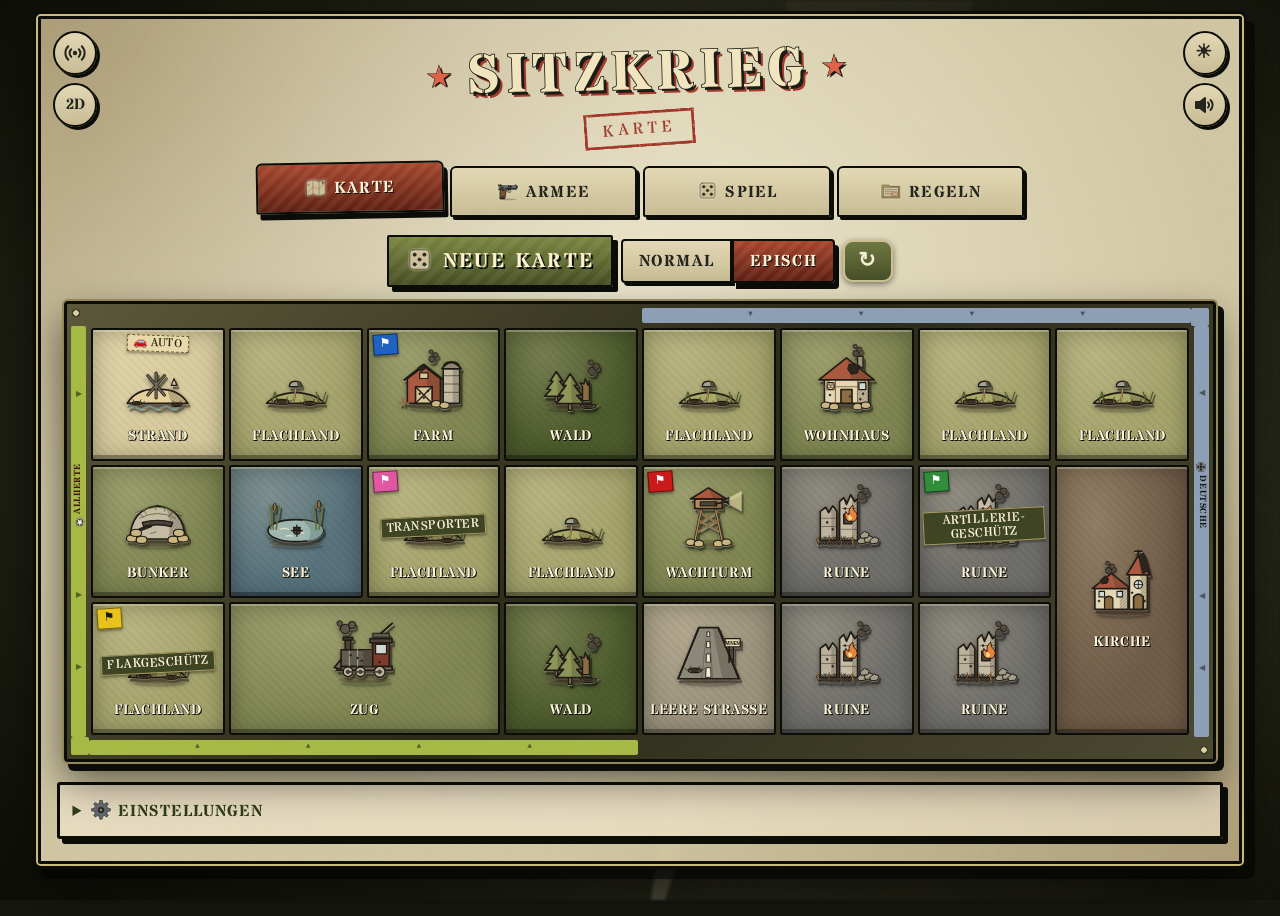
==== commit a0b2b484: "Armee-Popup: beim schnellen Durchklicken kein altes Fahrzeugbild mehr bei Trupps Co-Authored-By: Cla" ====
--- a/index.html
+++ b/index.html
@@ -568,7 +568,7 @@
 <script src="js/wuerfel.js?v=c6fea4303f"></script>
 <script src="js/krass.js?v=7248b0143c"></script>
 <script src="vendor/gsap.min.js"></script>
-<script type="module" src="js3d/einheiten3d.js?v=9f30eeecd9"></script>
+<script type="module" src="js3d/einheiten3d.js?v=cd21b31645"></script>
 <script type="module" src="js3d/karte3d.js?v=6103343aa6"></script>
 <script>
 // App-Modus: Offline-Speicher aktivieren (nur wenn die Seite über eine Web-Adresse geladen wird)
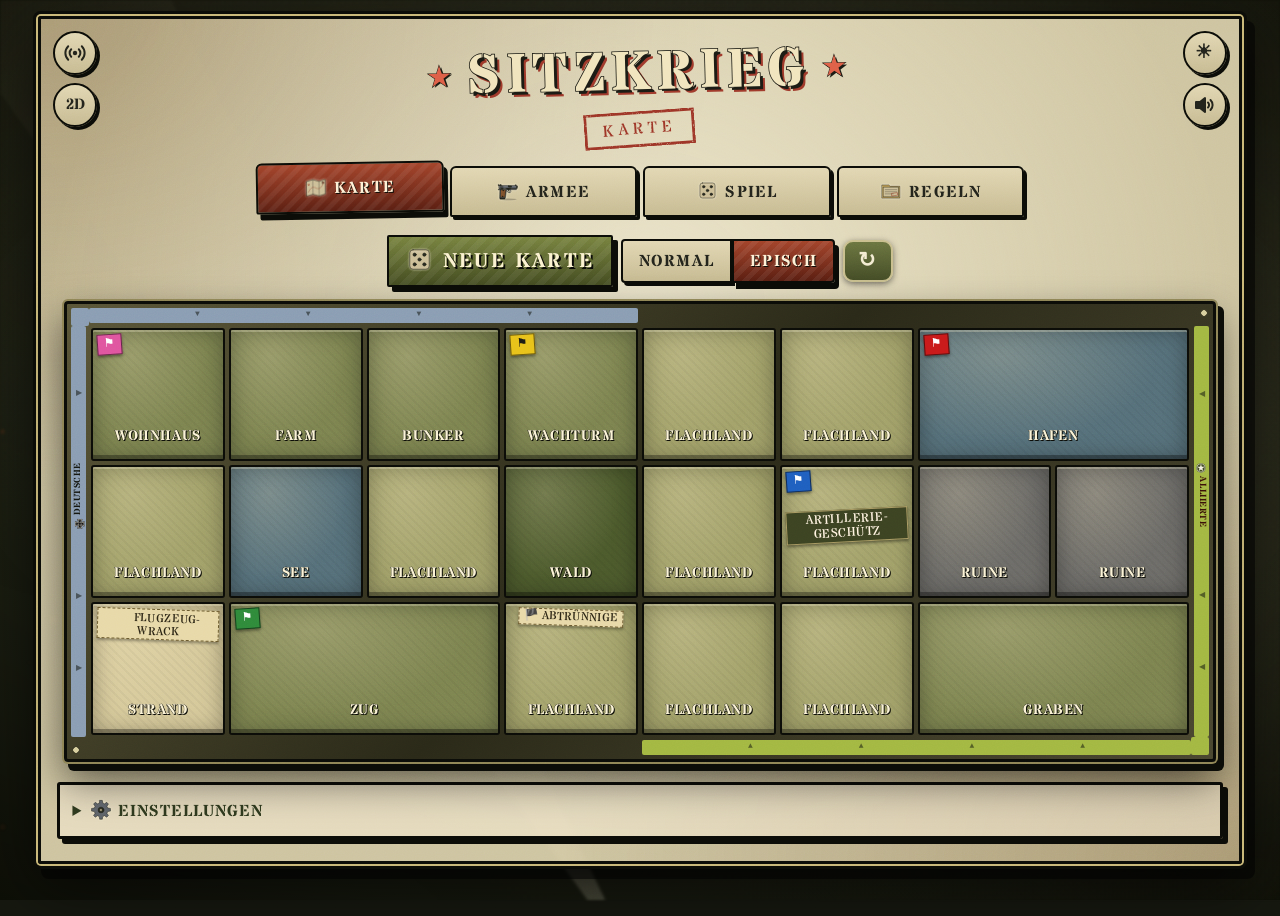
==== commit 189069a0: "Mediziner-Koffer kleiner, 2D-Flammenwerfer-Feuer kommt aus der Düse Co-Authored-By: Claude Opus 5.5 " ====
--- a/index.html
+++ b/index.html
@@ -25,7 +25,7 @@
 <link rel="stylesheet" href="css/basis.css?v=55439e0eff">
 <link rel="stylesheet" href="css/app.css?v=51187afe97">
 
-<link rel="stylesheet" href="css/spiel.css?v=4a173a1606">
+<link rel="stylesheet" href="css/spiel.css?v=f9e9257e6a">
 <link rel="stylesheet" href="css/krass.css?v=a87a205dd3">
 <link rel="stylesheet" href="css/lego3d.css?v=de3d740324">
 <link rel="stylesheet" href="css/quer.css?v=974d50dc79">
@@ -559,7 +559,7 @@
 <script src="js/armee.js?v=05d29ef2a5"></script>
 <script src="js/missionskarte.js?v=e87afd7c00"></script>
 <script src="js/symbole.js?v=90023643d3"></script>
-<script src="js/spiel.js?v=5a9c196fbb"></script>
+<script src="js/spiel.js?v=b6b3a531f9"></script>
 <script src="js/lobby.js?v=32eb3923dd"></script>
 <script src="js/sounds.js?v=50f1318685"></script>
 <script src="js/neuwurf.js?v=4cd701aea8"></script>
--- a/css/spiel.css
+++ b/css/spiel.css
@@ -269,10 +269,10 @@
 .fx-cas{width:4px;height:9px;border-radius:1px;background:#d9b45a;border:1px solid #1f1a14;animation:fxCas .6s cubic-bezier(.3,.6,.6,1)}
 @keyframes fxCas{0%{opacity:1;transform:translate(0,0) rotate(0)}50%{opacity:1;transform:translate(-18px,-22px) rotate(300deg)}100%{opacity:0;transform:translate(-30px,20px) rotate(600deg)}}
 /* Flammenstrahl */
-.fx-fl{width:46%;height:46px;margin-top:-6px;border-radius:40% 60% 60% 40%/50%;transform-origin:0 50%;
+.fx-fl{width:46%;height:46px;margin-top:-23px;border-radius:40% 60% 60% 40%/50%;transform-origin:0 50%;
   background:radial-gradient(ellipse at 0 50%,#fffbe0 0 10%,#ffd84a 26%,#ff8a2a 50%,#c8452c 70%,rgba(200,69,44,0) 78%);
-  filter:drop-shadow(0 0 6px #ff8a2a);transform:scale(var(--s));animation:fxFlame .75s ease-out}
-@keyframes fxFlame{0%{opacity:0;transform:scaleX(0) scaleY(.6)}25%{opacity:1;transform:scaleX(calc(var(--s)*1.05)) scaleY(1.1) rotate(-3deg)}55%{opacity:1;transform:scaleX(var(--s)) scaleY(.9) rotate(3deg)}100%{opacity:0;transform:scaleX(calc(var(--s)*1.1)) scaleY(1.3) translateY(-6px)}}
+  filter:drop-shadow(0 0 6px #ff8a2a);transform:rotate(var(--a)) scale(var(--s));animation:fxFlame .75s ease-out}
+@keyframes fxFlame{0%{opacity:0;transform:rotate(var(--a)) scaleX(0) scaleY(.6)}25%{opacity:1;transform:rotate(var(--a)) scaleX(calc(var(--s)*1.05)) scaleY(1.1) rotate(-3deg)}55%{opacity:1;transform:rotate(var(--a)) scaleX(var(--s)) scaleY(.9) rotate(3deg)}100%{opacity:0;transform:rotate(var(--a)) scaleX(calc(var(--s)*1.1)) scaleY(1.3) translateY(-6px)}}   /* --a: Richtung der Düse */
 /* Geschoss im Bogen (Granate, Mörsergranate) */
 .fx-sh{width:11px;height:14px;margin:-7px 0 0 -5px;border-radius:50% 50% 35% 35%;background:#4a4238;border:2px solid #1f1a14;animation:fxShell .6s cubic-bezier(.3,.5,.6,1)}
 @keyframes fxShell{0%{opacity:1;transform:translate(0,0) rotate(0)}50%{opacity:1;transform:translate(calc(var(--dx)*.5),calc(var(--dy)*.5 - 40px)) rotate(200deg)}100%{opacity:0;transform:translate(var(--dx),var(--dy)) rotate(400deg)}}
@@ -290,7 +290,7 @@
 /* Bombe fällt */
 .fx-bomb{width:9px;height:18px;margin-left:-4px;border-radius:50% 50% 30% 30%;background:#4a4238;border:2px solid #1f1a14;animation:fxBomb .5s cubic-bezier(.5,0,.9,.6)}
 @keyframes fxBomb{0%{opacity:1;transform:translateY(0)}100%{opacity:1;transform:translateY(46px)}}
-@media (orientation:landscape) and (max-height:560px){ .fx-boom{width:40px;height:40px;margin:-20px 0 0 -20px} .fx-fl{height:30px} }
+@media (orientation:landscape) and (max-height:560px){ .fx-boom{width:40px;height:40px;margin:-20px 0 0 -20px} .fx-fl{height:30px;margin-top:-15px} }
 @media (prefers-reduced-motion:reduce){ .fxl,.gcard.fx-shake{display:none;animation:none!important} }
 
 /* ===== Generals-Effekte je Fähigkeit + Wiederholen per Antippen ===== */
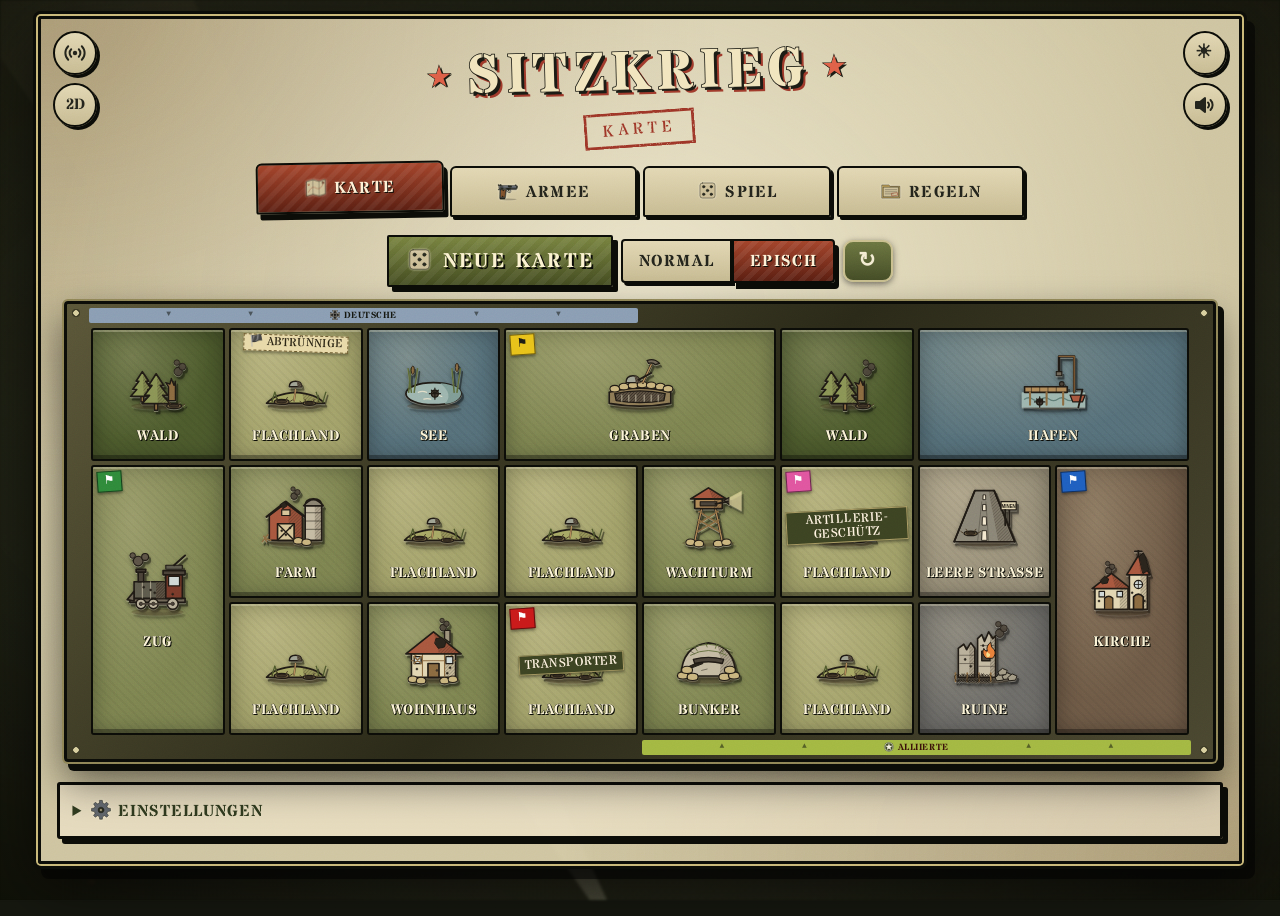
==== commit 91272d77: "Mechaniker glitzert an der Schlüsselspitze, 2D: General-Effekte an der Figur, Hülsen aus der Waffe, " ====
--- a/index.html
+++ b/index.html
@@ -25,7 +25,7 @@
 <link rel="stylesheet" href="css/basis.css?v=55439e0eff">
 <link rel="stylesheet" href="css/app.css?v=51187afe97">
 
-<link rel="stylesheet" href="css/spiel.css?v=f9e9257e6a">
+<link rel="stylesheet" href="css/spiel.css?v=ff843a266a">
 <link rel="stylesheet" href="css/krass.css?v=a87a205dd3">
 <link rel="stylesheet" href="css/lego3d.css?v=de3d740324">
 <link rel="stylesheet" href="css/quer.css?v=974d50dc79">
@@ -559,7 +559,7 @@
 <script src="js/armee.js?v=05d29ef2a5"></script>
 <script src="js/missionskarte.js?v=e87afd7c00"></script>
 <script src="js/symbole.js?v=90023643d3"></script>
-<script src="js/spiel.js?v=b6b3a531f9"></script>
+<script src="js/spiel.js?v=5f07597de0"></script>
 <script src="js/lobby.js?v=32eb3923dd"></script>
 <script src="js/sounds.js?v=50f1318685"></script>
 <script src="js/neuwurf.js?v=4cd701aea8"></script>
@@ -568,7 +568,7 @@
 <script src="js/wuerfel.js?v=c6fea4303f"></script>
 <script src="js/krass.js?v=7248b0143c"></script>
 <script src="vendor/gsap.min.js"></script>
-<script type="module" src="js3d/einheiten3d.js?v=cd21b31645"></script>
+<script type="module" src="js3d/einheiten3d.js?v=b912b54cc8"></script>
 <script type="module" src="js3d/karte3d.js?v=6103343aa6"></script>
 <script>
 // App-Modus: Offline-Speicher aktivieren (nur wenn die Seite über eine Web-Adresse geladen wird)
--- a/css/spiel.css
+++ b/css/spiel.css
@@ -244,7 +244,7 @@
 .gcard.fx-shake{animation:flipIn .28s cubic-bezier(.2,.7,.3,1) both,fxShake .45s ease-out .5s}
 @keyframes fxShake{0%,100%{translate:0 0}15%{translate:-7px 3px}30%{translate:6px -2px}45%{translate:-4px 2px}60%{translate:3px 0}80%{translate:-1px 0}}
 .fxl{position:absolute;inset:0;pointer-events:none;z-index:4}
-.fx{position:absolute;display:block;opacity:0;animation-delay:var(--d)!important;animation-fill-mode:both!important}
+.fx{position:absolute;display:block;opacity:0;animation-delay:var(--d)!important;animation-fill-mode:forwards!important}   /* vor dem Schuss unsichtbar (Grundzustand), nichts schwebt vorher in der Luft */
 /* Mündungsfeuer: gezackter Stern */
 .fx-flash{width:30px;height:30px;margin:-15px 0 0 -15px;background:radial-gradient(circle,#fffbe0 0 22%,#ffd84a 40%,#ff8a2a 70%);
   clip-path:polygon(50% 0,60% 35%,100% 20%,70% 50%,100% 80%,60% 65%,50% 100%,40% 65%,0 80%,30% 50%,0 20%,40% 35%);
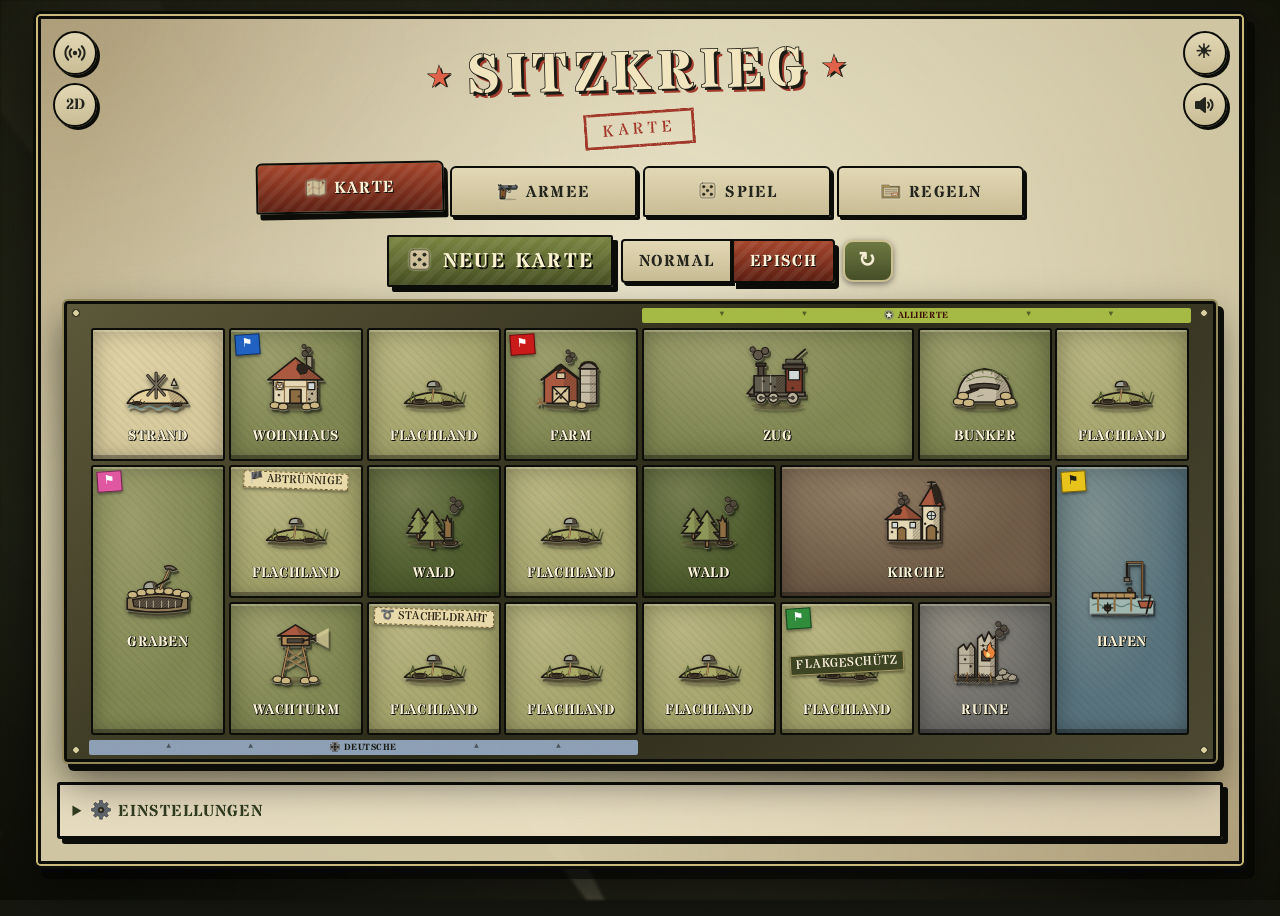
==== commit f7dd0a08: "Regelwerk Fahrzeuge: Bilder aller Panzer und Krafträder beider Seiten Co-Authored-By: Claude Opus 5." ====
--- a/index.html
+++ b/index.html
@@ -568,7 +568,7 @@
 <script src="js/wuerfel.js?v=c6fea4303f"></script>
 <script src="js/krass.js?v=7248b0143c"></script>
 <script src="vendor/gsap.min.js"></script>
-<script type="module" src="js3d/einheiten3d.js?v=b912b54cc8"></script>
+<script type="module" src="js3d/einheiten3d.js?v=bc7dde562d"></script>
 <script type="module" src="js3d/karte3d.js?v=6103343aa6"></script>
 <script>
 // App-Modus: Offline-Speicher aktivieren (nur wenn die Seite über eine Web-Adresse geladen wird)
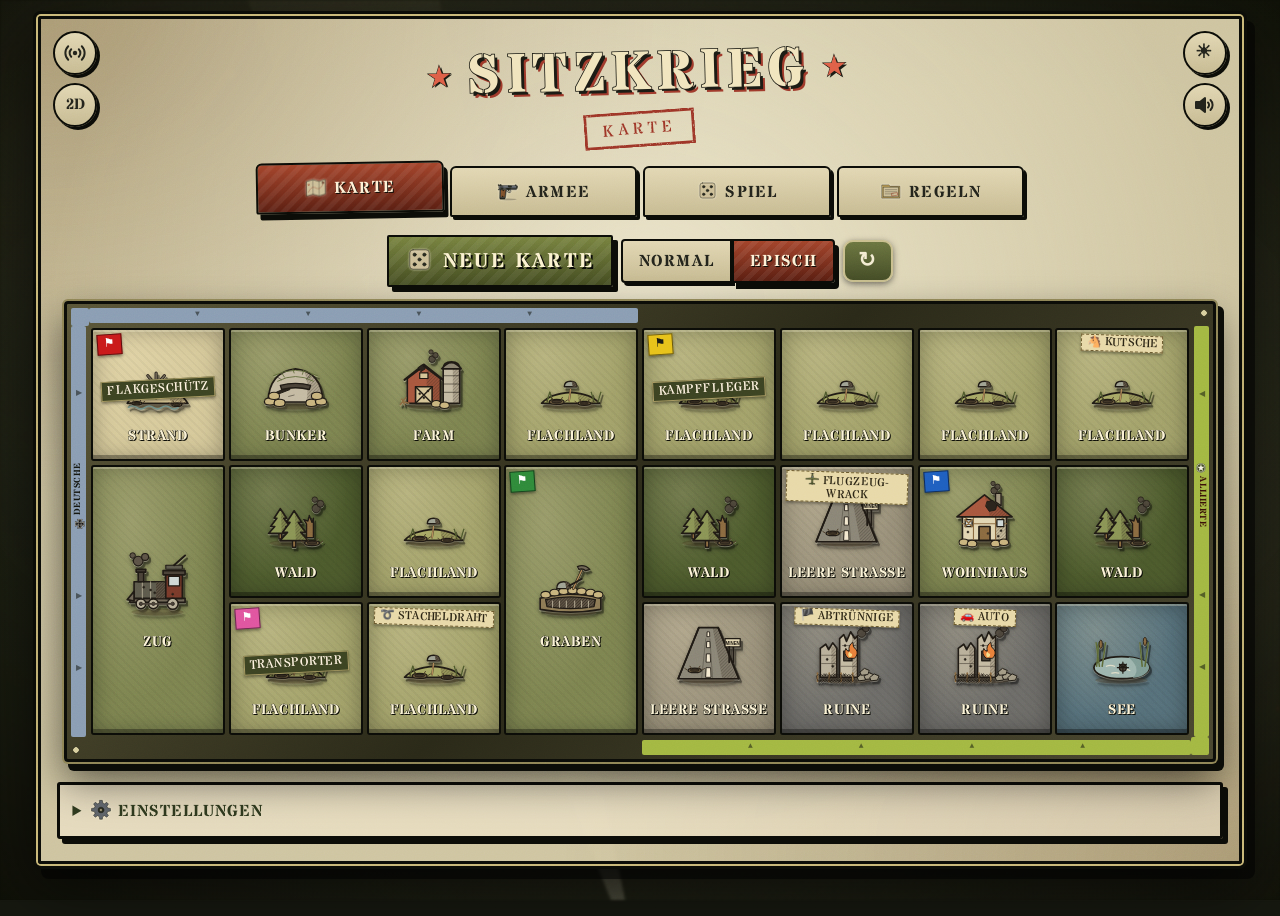
==== commit f6221482: "Armee: deutscher schwerer Panzer größer, leichter Panzer kleiner (Maßstab) Co-Authored-By: Claude Op" ====
--- a/index.html
+++ b/index.html
@@ -27,7 +27,7 @@
 
 <link rel="stylesheet" href="css/spiel.css?v=ff843a266a">
 <link rel="stylesheet" href="css/krass.css?v=a87a205dd3">
-<link rel="stylesheet" href="css/lego3d.css?v=de3d740324">
+<link rel="stylesheet" href="css/lego3d.css?v=ade17f6258">
 <link rel="stylesheet" href="css/quer.css?v=974d50dc79">
 </head>
 <body>
--- a/css/lego3d.css
+++ b/css/lego3d.css
@@ -127,3 +127,6 @@
 body.map3d-on #map-tools #rot{display:none!important}   /* Karte drehen nur in der 2D-Ansicht */
 .turn-host.pic2d .slot-art{width:min(260px,80%);height:auto;aspect-ratio:222/126;display:flex;align-items:center;justify-content:center}   /* 2D: Fahrzeugbild aus der Übersicht groß oben im Popup */
 .turn-host.pic2d .slot-art :is(svg,img){width:100%;height:100%;object-fit:contain}
+/* Armee: Maßstab der deutschen Panzer (Tiger größer, Panzer II kleiner) */
+.army.de .slot[data-veh="schwer"] .slot-art img.fig{scale:1.16}
+.army.de .slot[data-veh="leicht"] .slot-art img.fig{scale:.8}
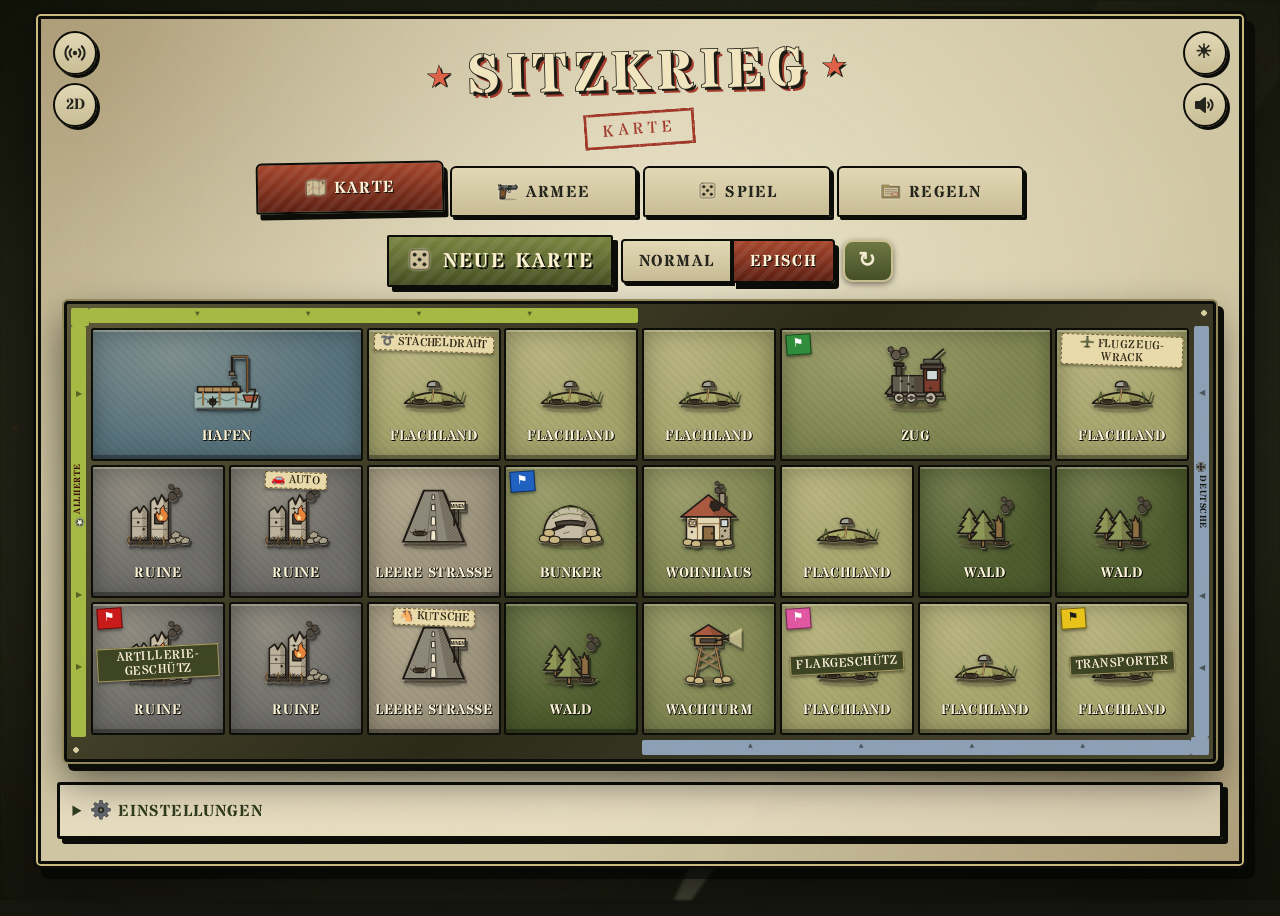
==== commit 5556640f: "Armee: Panzer-Maßstab auch bei den Alliierten Co-Authored-By: Claude Opus 5.5 <noreply@anthropic.com" ====
--- a/index.html
+++ b/index.html
@@ -27,7 +27,7 @@
 
 <link rel="stylesheet" href="css/spiel.css?v=ff843a266a">
 <link rel="stylesheet" href="css/krass.css?v=a87a205dd3">
-<link rel="stylesheet" href="css/lego3d.css?v=ade17f6258">
+<link rel="stylesheet" href="css/lego3d.css?v=9023cb22a6">
 <link rel="stylesheet" href="css/quer.css?v=974d50dc79">
 </head>
 <body>
--- a/css/lego3d.css
+++ b/css/lego3d.css
@@ -127,6 +127,7 @@
 body.map3d-on #map-tools #rot{display:none!important}   /* Karte drehen nur in der 2D-Ansicht */
 .turn-host.pic2d .slot-art{width:min(260px,80%);height:auto;aspect-ratio:222/126;display:flex;align-items:center;justify-content:center}   /* 2D: Fahrzeugbild aus der Übersicht groß oben im Popup */
 .turn-host.pic2d .slot-art :is(svg,img){width:100%;height:100%;object-fit:contain}
-/* Armee: Maßstab der deutschen Panzer (Tiger größer, Panzer II kleiner) */
-.army.de .slot[data-veh="schwer"] .slot-art img.fig{scale:1.16}
-.army.de .slot[data-veh="leicht"] .slot-art img.fig{scale:.8}
+/* Armee: Maßstab der Panzer beider Seiten (schwerer größer, leichter kleiner) */
+.army .slot[data-veh="schwer"] .slot-art img.fig{scale:1.16}
+.army .slot[data-veh="leicht"] .slot-art img.fig{scale:.8}
+.army.al .slot[data-veh="leicht"] .slot-art img.fig{scale:.95}   /* Sherman-Bild hat mehr Rand: weniger verkleinern */
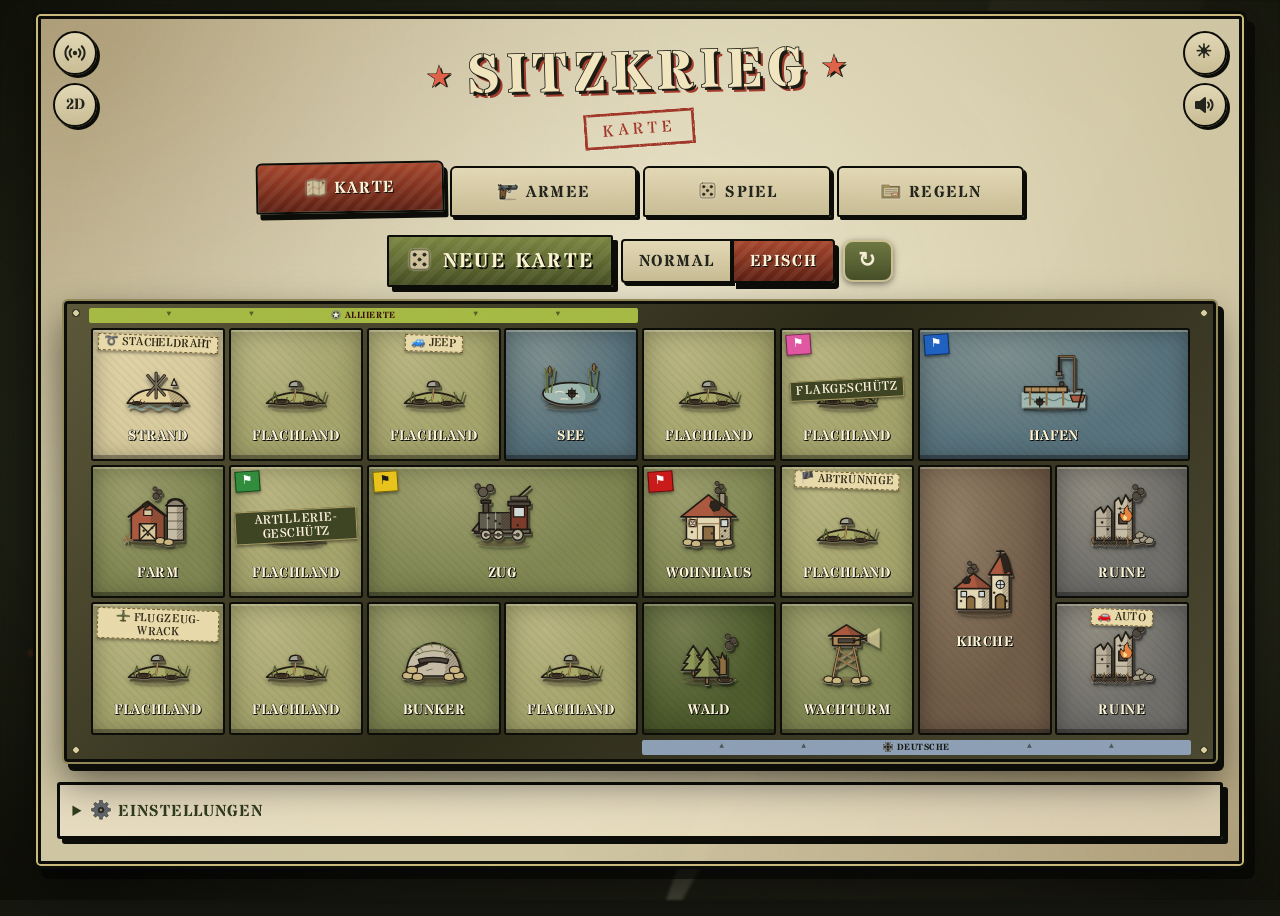
==== commit ee05d2b5: "3D-Karte: kräftigere Schatten Co-Authored-By: Claude Opus 5.5 <noreply@anthropic.com>" ====
--- a/index.html
+++ b/index.html
@@ -569,7 +569,7 @@
 <script src="js/krass.js?v=7248b0143c"></script>
 <script src="vendor/gsap.min.js"></script>
 <script type="module" src="js3d/einheiten3d.js?v=bc7dde562d"></script>
-<script type="module" src="js3d/karte3d.js?v=6103343aa6"></script>
+<script type="module" src="js3d/karte3d.js?v=941c288c3c"></script>
 <script>
 // App-Modus: Offline-Speicher aktivieren (nur wenn die Seite über eine Web-Adresse geladen wird)
 if('serviceWorker' in navigator && /^https?:$/.test(location.protocol)) navigator.serviceWorker.register('sw.js').catch(()=>{});
